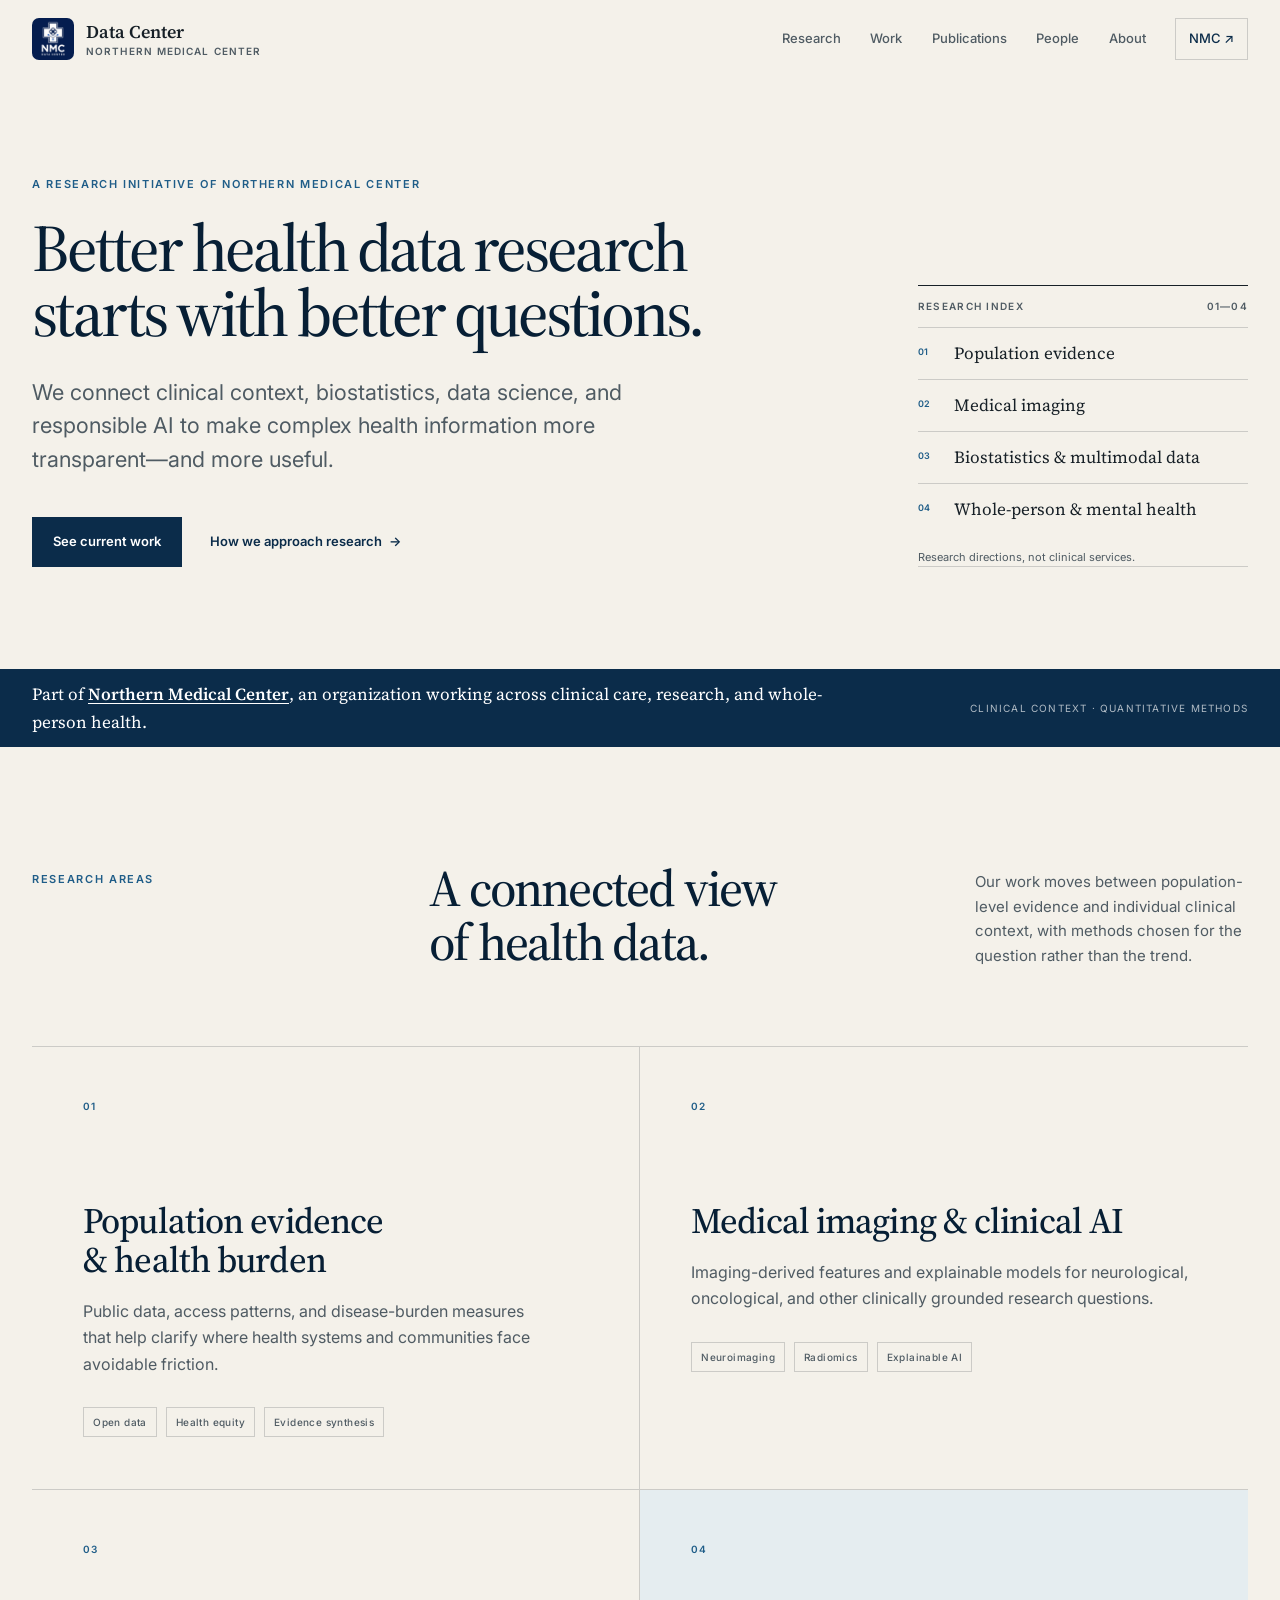
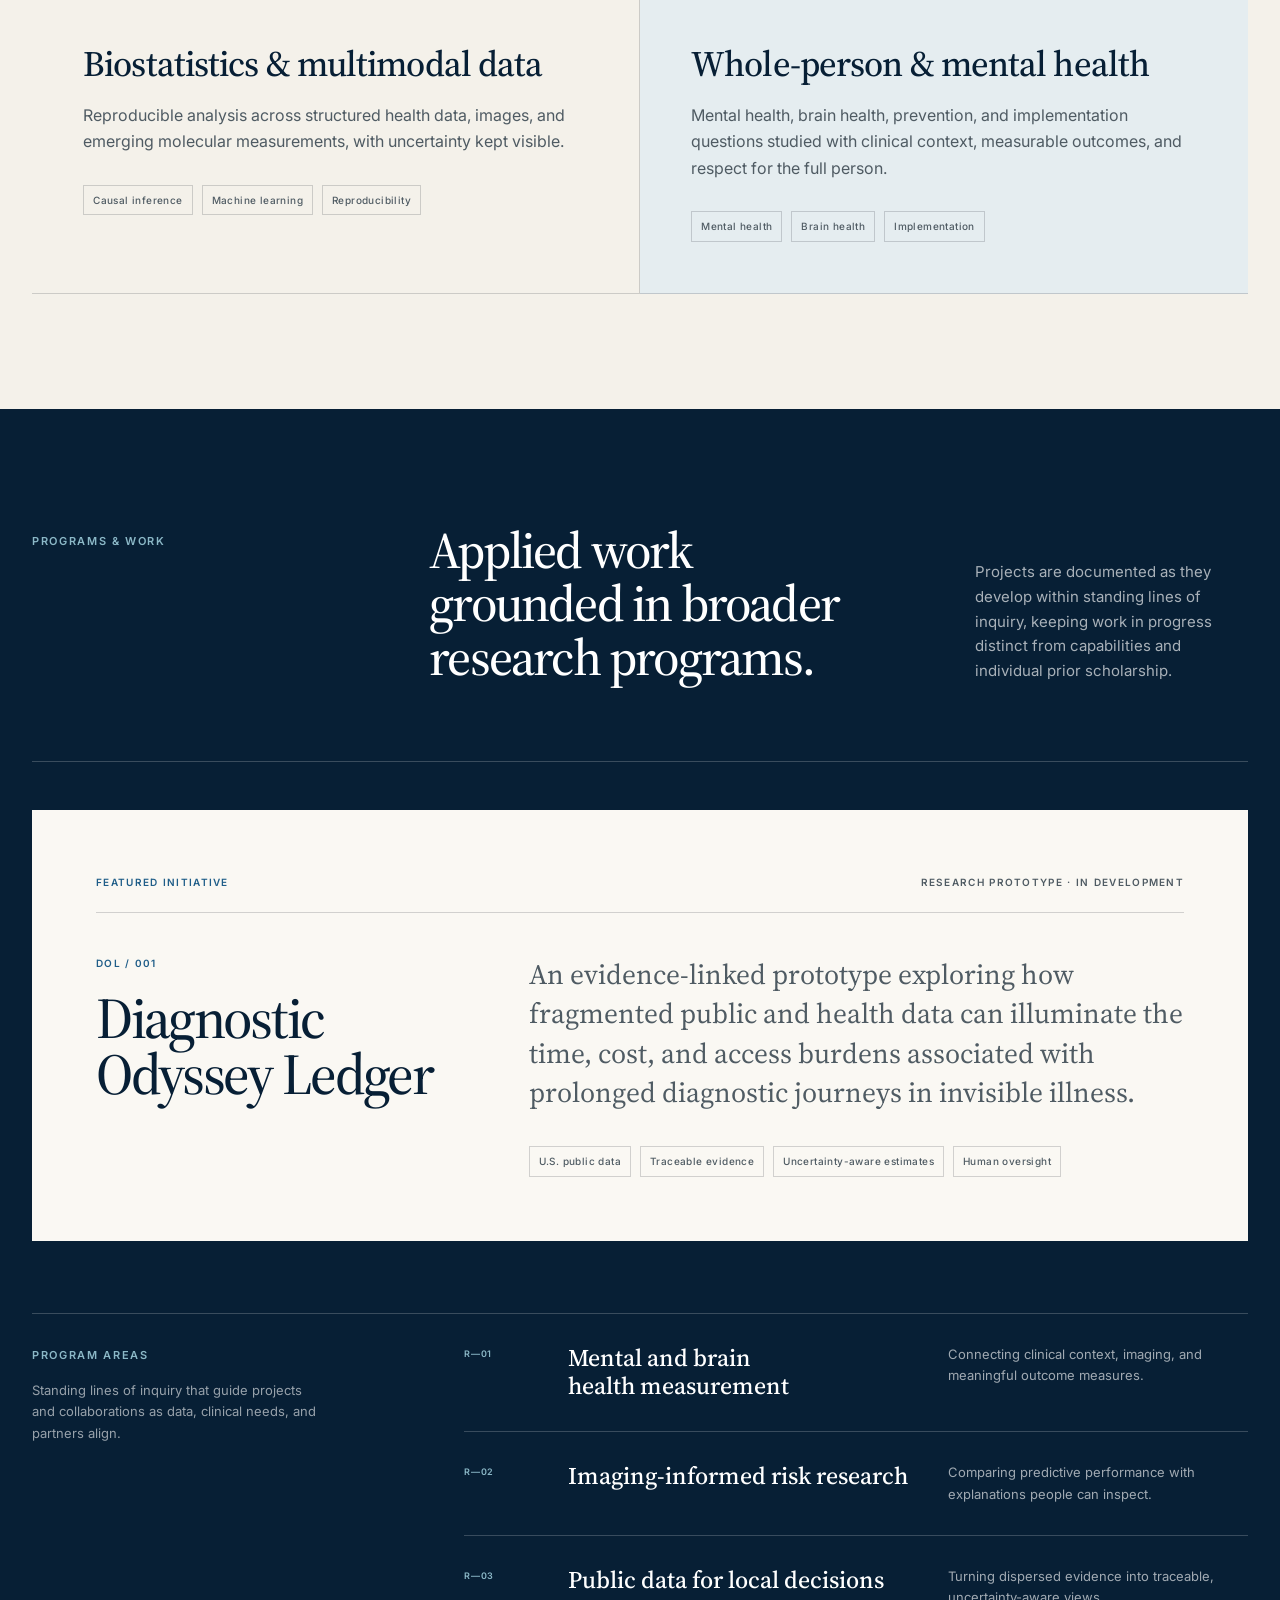
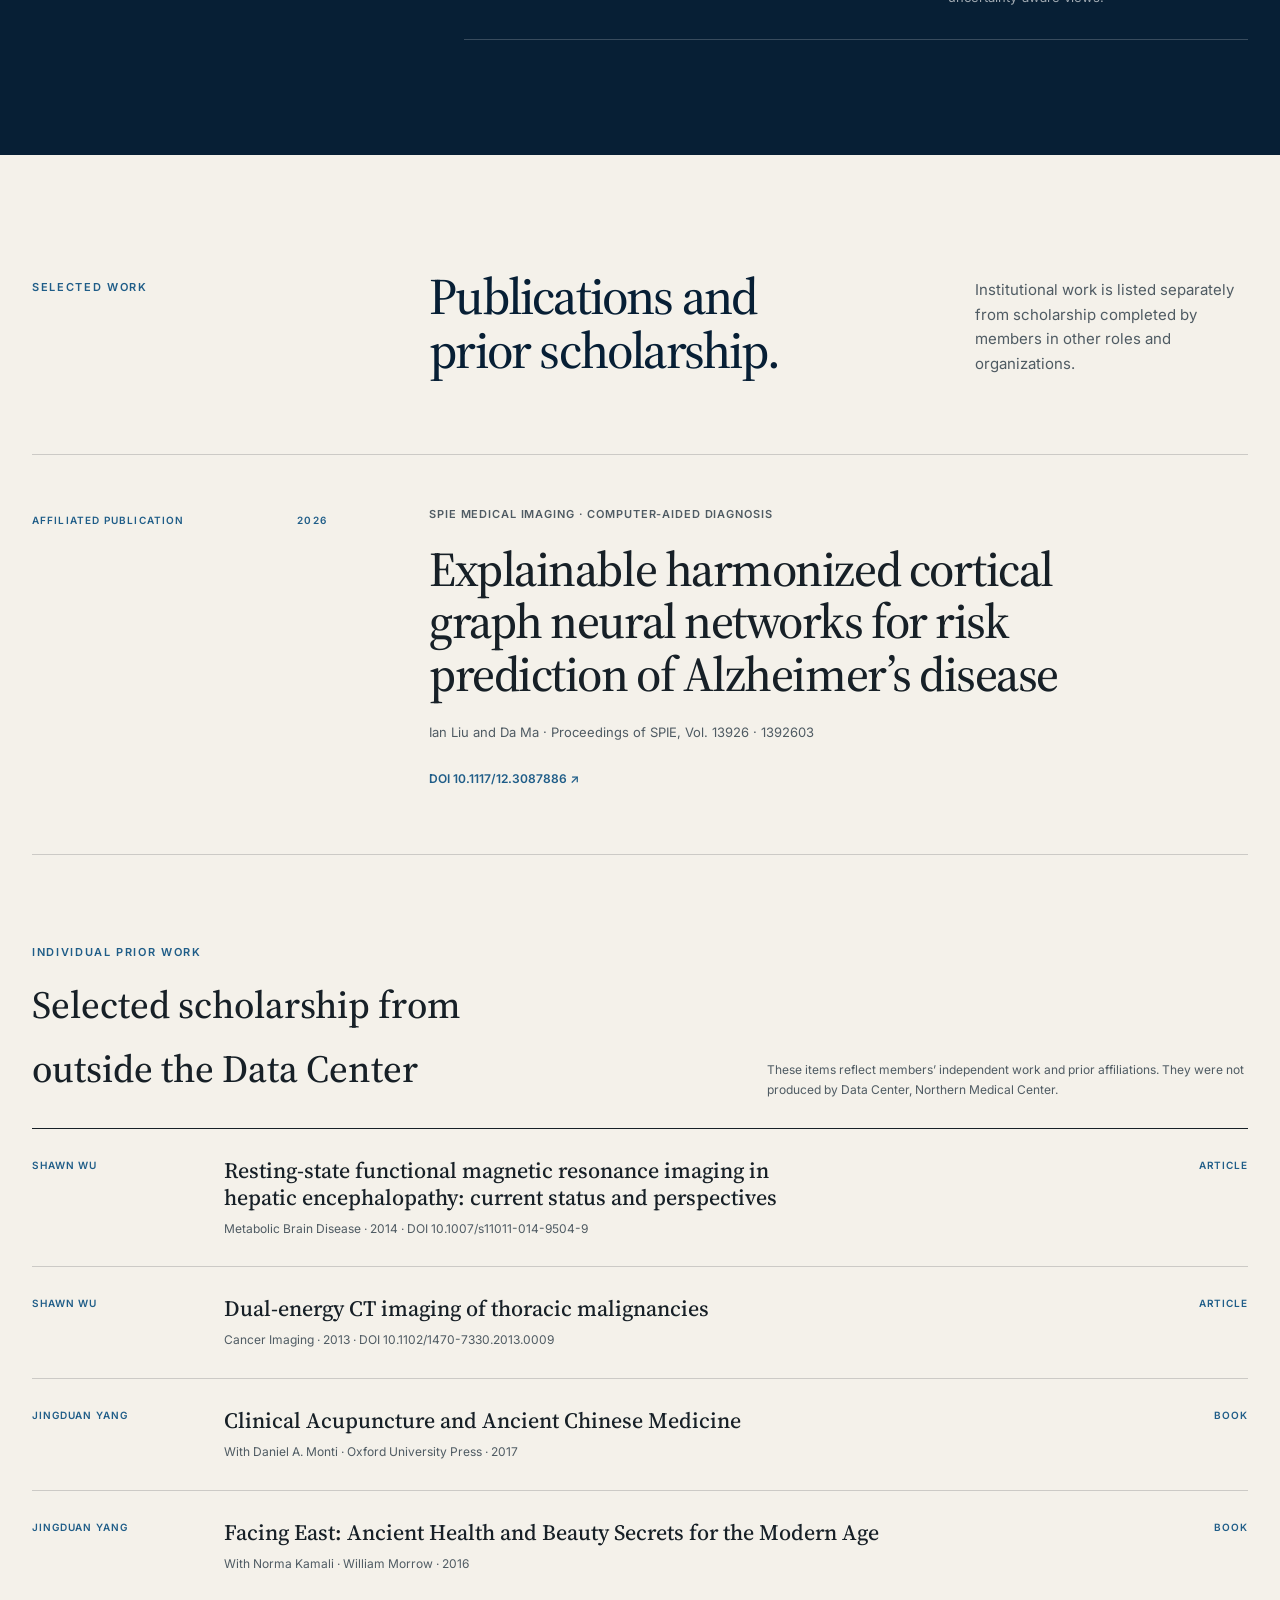
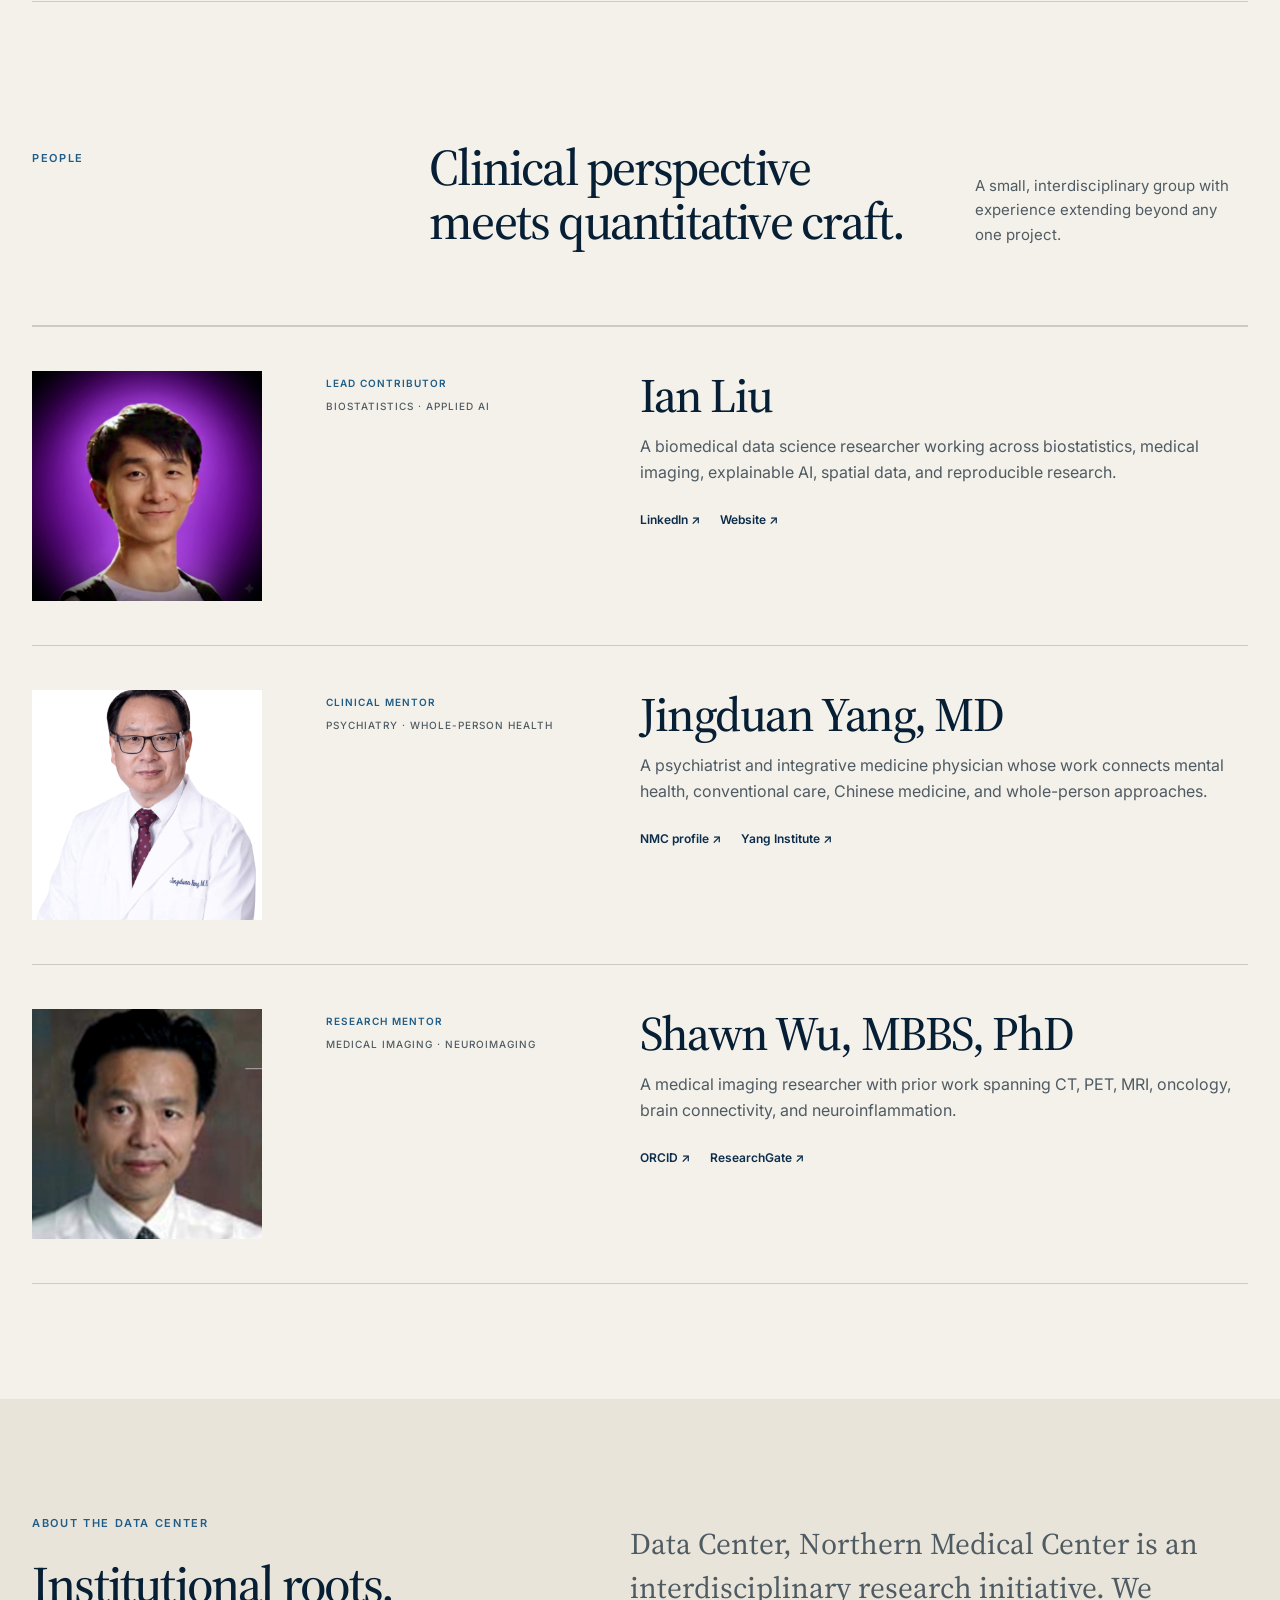
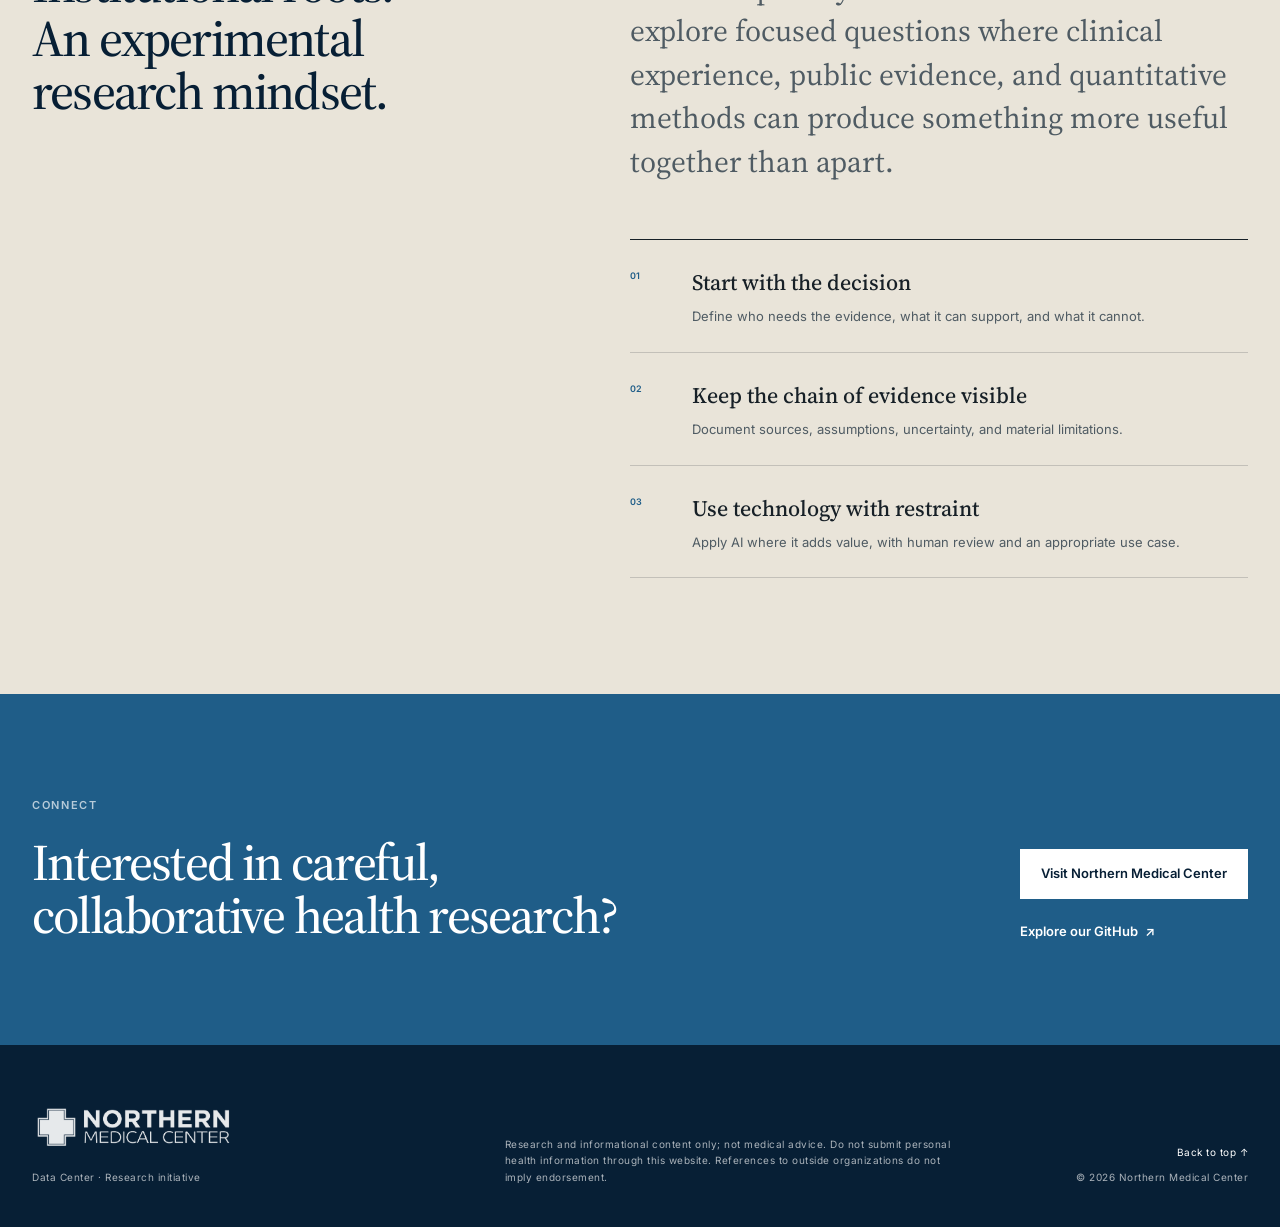
==== index.html @ e960e756 "Add Google site verification meta tag" ====
<!DOCTYPE html>
<html lang="en">
  <head>
    <meta charset="utf-8">
    <meta name="viewport" content="width=device-width, initial-scale=1">
    <meta
      name="description"
      content="Northern Medical Center's Data Center advances health data research across biostatistics, medical imaging, clinical AI, mental health, and population evidence."
    >
    <meta name="google-site-verification" content="czVfvtwP6A_3j6uPvu6HMptwQSUW8ibi6cMNmSZ-YTg" />
    <meta name="robots" content="index, follow, max-image-preview:large, max-snippet:-1, max-video-preview:-1">
    <meta name="theme-color" content="#f4f1ea">
    <link rel="canonical" href="https://datacenter-nmc.github.io/">
    <meta property="og:type" content="website">
    <meta property="og:locale" content="en_US">
    <meta property="og:site_name" content="Data Center, Northern Medical Center">
    <meta property="og:url" content="https://datacenter-nmc.github.io/">
    <meta property="og:title" content="Health Data Research &amp; Clinical AI | Northern Medical Center">
    <meta
      property="og:description"
      content="Health data research connecting clinical context, biostatistics, medical imaging, population evidence, and responsible AI."
    >
    <meta property="og:image" content="https://datacenter-nmc.github.io/assets/nmc-data-center-logo.png">
    <meta property="og:image:secure_url" content="https://datacenter-nmc.github.io/assets/nmc-data-center-logo.png">
    <meta property="og:image:type" content="image/png">
    <meta property="og:image:width" content="720">
    <meta property="og:image:height" content="720">
    <meta property="og:image:alt" content="Data Center at Northern Medical Center logo">
    <meta name="twitter:card" content="summary">
    <meta name="twitter:title" content="Health Data Research &amp; Clinical AI | Northern Medical Center">
    <meta
      name="twitter:description"
      content="Health data research connecting clinical context, biostatistics, medical imaging, population evidence, and responsible AI."
    >
    <meta name="twitter:image" content="https://datacenter-nmc.github.io/assets/nmc-data-center-logo.png">
    <meta name="twitter:image:alt" content="Data Center at Northern Medical Center logo">
    <title>Health Data Research &amp; Clinical AI | Northern Medical Center</title>
    <link rel="icon" href="/assets/nmc-data-center-logo.png" type="image/png" sizes="720x720">
    <link rel="apple-touch-icon" href="/assets/nmc-data-center-logo.png">
    <link rel="preconnect" href="https://fonts.googleapis.com">
    <link rel="preconnect" href="https://fonts.gstatic.com" crossorigin>
    <link
      href="https://fonts.googleapis.com/css2?family=Inter:wght@400;500;600&amp;family=Source+Serif+4:opsz,wght@8..60,400;8..60,500;8..60,600&amp;display=swap"
      rel="stylesheet"
    >
    <link rel="stylesheet" href="styles.css?v=20260805">
    <script src="script.js?v=20260805" defer></script>
    <script type="application/ld+json">
      {
        "@context": "https://schema.org",
        "@graph": [
          {
            "@type": ["Organization", "ResearchOrganization"],
            "@id": "https://datacenter-nmc.github.io/#organization",
            "name": "Data Center, Northern Medical Center",
            "alternateName": "NMC Data Center",
            "url": "https://datacenter-nmc.github.io/",
            "description": "An interdisciplinary health data research initiative connecting clinical context, biostatistics, medical imaging, population evidence, and responsible artificial intelligence.",
            "logo": {
              "@type": "ImageObject",
              "@id": "https://datacenter-nmc.github.io/#logo",
              "url": "https://datacenter-nmc.github.io/assets/nmc-data-center-logo.png",
              "contentUrl": "https://datacenter-nmc.github.io/assets/nmc-data-center-logo.png",
              "width": 720,
              "height": 720,
              "caption": "Data Center at Northern Medical Center logo"
            },
            "image": { "@id": "https://datacenter-nmc.github.io/#logo" },
            "parentOrganization": {
              "@type": "MedicalOrganization",
              "@id": "https://www.northernmedical.org/#organization",
              "name": "Northern Medical Center",
              "url": "https://www.northernmedical.org/"
            },
            "knowsAbout": [
              "Biostatistics",
              "Clinical artificial intelligence",
              "Medical imaging",
              "Mental health research",
              "Multimodal health data",
              "Population health evidence",
              "Reproducible research"
            ],
            "member": [
              { "@id": "https://datacenter-nmc.github.io/#ian-liu" },
              { "@id": "https://datacenter-nmc.github.io/#jingduan-yang" },
              { "@id": "https://datacenter-nmc.github.io/#shawn-wu" }
            ],
            "sameAs": ["https://github.com/DataCenter-NMC"]
          },
          {
            "@type": "WebSite",
            "@id": "https://datacenter-nmc.github.io/#website",
            "url": "https://datacenter-nmc.github.io/",
            "name": "Data Center, Northern Medical Center",
            "alternateName": "NMC Data Center",
            "description": "Health data research from Northern Medical Center's Data Center.",
            "inLanguage": "en-US",
            "publisher": { "@id": "https://datacenter-nmc.github.io/#organization" }
          },
          {
            "@type": "WebPage",
            "@id": "https://datacenter-nmc.github.io/#webpage",
            "url": "https://datacenter-nmc.github.io/",
            "name": "Health Data Research & Clinical AI | Northern Medical Center",
            "description": "Northern Medical Center's Data Center advances health data research across biostatistics, medical imaging, clinical AI, mental health, and population evidence.",
            "isPartOf": { "@id": "https://datacenter-nmc.github.io/#website" },
            "about": { "@id": "https://datacenter-nmc.github.io/#organization" },
            "primaryImageOfPage": { "@id": "https://datacenter-nmc.github.io/#logo" },
            "dateModified": "2026-08-05",
            "inLanguage": "en-US",
            "mentions": { "@id": "https://doi.org/10.1117/12.3087886" }
          },
          {
            "@type": "Person",
            "@id": "https://datacenter-nmc.github.io/#ian-liu",
            "name": "Ian Liu",
            "url": "https://datacenter-nmc.github.io/#ian-liu",
            "image": "https://datacenter-nmc.github.io/assets/ian-liu.jpg",
            "jobTitle": "Lead contributor",
            "description": "Biomedical data science researcher working across biostatistics, medical imaging, explainable AI, spatial data, and reproducible research.",
            "affiliation": { "@id": "https://datacenter-nmc.github.io/#organization" },
            "sameAs": [
              "https://www.linkedin.com/in/iantheliu/",
              "https://ianyliu.github.io/"
            ]
          },
          {
            "@type": "Person",
            "@id": "https://datacenter-nmc.github.io/#jingduan-yang",
            "name": "Jingduan Yang",
            "honorificSuffix": "MD",
            "url": "https://datacenter-nmc.github.io/#jingduan-yang",
            "image": "https://datacenter-nmc.github.io/assets/jingduan-yang.png",
            "jobTitle": "Clinical mentor",
            "description": "Psychiatrist and integrative medicine physician working across mental health, conventional care, Chinese medicine, and whole-person approaches.",
            "affiliation": { "@id": "https://datacenter-nmc.github.io/#organization" },
            "sameAs": [
              "https://www.northernmedical.org/jingduan-yang-m-d/",
              "https://yanginstitute.com/jingduan-yang-md/"
            ]
          },
          {
            "@type": "Person",
            "@id": "https://datacenter-nmc.github.io/#shawn-wu",
            "name": "Shawn Wu",
            "honorificSuffix": "MBBS, PhD",
            "url": "https://datacenter-nmc.github.io/#shawn-wu",
            "image": "https://datacenter-nmc.github.io/assets/shawn-wu.jpg",
            "jobTitle": "Research mentor",
            "description": "Medical imaging researcher with work spanning CT, PET, MRI, oncology, brain connectivity, and neuroinflammation.",
            "affiliation": { "@id": "https://datacenter-nmc.github.io/#organization" },
            "sameAs": [
              "https://orcid.org/0000-0003-3432-9819",
              "https://www.researchgate.net/profile/Shawn-Wu-6"
            ]
          },
          {
            "@type": "ScholarlyArticle",
            "@id": "https://doi.org/10.1117/12.3087886",
            "url": "https://doi.org/10.1117/12.3087886",
            "headline": "Explainable harmonized cortical graph neural networks for risk prediction of Alzheimer's disease",
            "datePublished": "2026-04-02",
            "author": [
              { "@id": "https://datacenter-nmc.github.io/#ian-liu" },
              { "@type": "Person", "name": "Da Ma" }
            ],
            "publisher": { "@type": "Organization", "name": "SPIE" },
            "isPartOf": {
              "@type": "PublicationVolume",
              "name": "Medical Imaging 2026: Computer-Aided Diagnosis",
              "volumeNumber": "13926"
            },
            "identifier": "https://doi.org/10.1117/12.3087886",
            "sameAs": "https://www.spiedigitallibrary.org/conference-proceedings-of-spie/13926/1392603/Explainable-harmonized-cortical-graph-neural-networks-for-risk-prediction-of/10.1117/12.3087886.full"
          }
        ]
      }
    </script>
  </head>
  <body>
    <a class="skip-link" href="#main-content">Skip to content</a>

    <header class="site-header" data-header>
      <div class="header-inner">
        <a class="brand" href="/" aria-label="Data Center, Northern Medical Center home">
          <img src="assets/nmc-data-center-logo.png" alt="" width="52" height="52" decoding="async">
          <span class="brand-name">
            <strong>Data Center</strong>
            <span>Northern Medical Center</span>
          </span>
        </a>

        <button class="nav-toggle" type="button" aria-expanded="false" aria-controls="site-nav">
          <span class="sr-only">Open navigation</span>
          <span></span><span></span>
        </button>

        <nav id="site-nav" class="site-nav" aria-label="Primary navigation">
          <a href="#research">Research</a>
          <a href="#work">Work</a>
          <a href="#publications">Publications</a>
          <a href="#people">People</a>
          <a href="#about">About</a>
          <a class="nav-external" href="https://www.northernmedical.org/">
            NMC <span aria-hidden="true">↗</span>
          </a>
        </nav>
      </div>
      <span class="scroll-progress" data-scroll-progress aria-hidden="true"></span>
    </header>

    <main id="main-content">
      <section class="hero" id="top">
        <div class="shell hero-grid">
          <div class="hero-copy reveal">
            <p class="eyebrow">A research initiative of Northern Medical Center</p>
            <h1>Better health data research starts with better questions.</h1>
            <p class="hero-lead">
              We connect clinical context, biostatistics, data science, and responsible AI to make
              complex health information more transparent—and more useful.
            </p>
            <div class="hero-actions">
              <a class="button button-primary" href="#work">See current work</a>
              <a class="text-link" href="#about">How we approach research <span aria-hidden="true">→</span></a>
            </div>
          </div>

          <aside class="hero-index reveal" aria-label="Research focus summary">
            <div class="hero-index-heading">
              <span>Research index</span>
              <span>01—04</span>
            </div>
            <ol>
              <li><a href="#population"><span>01</span> Population evidence</a></li>
              <li><a href="#imaging"><span>02</span> Medical imaging</a></li>
              <li><a href="#methods"><span>03</span> Biostatistics &amp; multimodal data</a></li>
              <li><a href="#whole-person"><span>04</span> Whole-person &amp; mental health</a></li>
            </ol>
            <p>Research directions, not clinical services.</p>
          </aside>
        </div>
      </section>

      <section class="affiliation-strip" aria-label="Institutional affiliation">
        <div class="shell affiliation-inner">
          <p>
            Part of <a href="https://www.northernmedical.org/">Northern Medical Center</a>, an
            organization working across clinical care, research, and whole-person health.
          </p>
          <span>Clinical context · Quantitative methods</span>
        </div>
      </section>

      <section class="section research" id="research">
        <div class="shell">
          <div class="section-head reveal">
            <p class="section-label">Research areas</p>
            <div>
              <h2>A connected view of health data.</h2>
              <p>
                Our work moves between population-level evidence and individual clinical context,
                with methods chosen for the question rather than the trend.
              </p>
            </div>
          </div>

          <div class="research-grid">
            <article class="research-card reveal" id="population">
              <span class="card-number">01</span>
              <h3>Population evidence &amp; health burden</h3>
              <p>
                Public data, access patterns, and disease-burden measures that help clarify where
                health systems and communities face avoidable friction.
              </p>
              <ul aria-label="Methods">
                <li>Open data</li>
                <li>Health equity</li>
                <li>Evidence synthesis</li>
              </ul>
            </article>

            <article class="research-card reveal" id="imaging">
              <span class="card-number">02</span>
              <h3>Medical imaging &amp; clinical AI</h3>
              <p>
                Imaging-derived features and explainable models for neurological, oncological,
                and other clinically grounded research questions.
              </p>
              <ul aria-label="Methods">
                <li>Neuroimaging</li>
                <li>Radiomics</li>
                <li>Explainable AI</li>
              </ul>
            </article>

            <article class="research-card reveal" id="methods">
              <span class="card-number">03</span>
              <h3>Biostatistics &amp; multimodal data</h3>
              <p>
                Reproducible analysis across structured health data, images, and emerging molecular
                measurements, with uncertainty kept visible.
              </p>
              <ul aria-label="Methods">
                <li>Causal inference</li>
                <li>Machine learning</li>
                <li>Reproducibility</li>
              </ul>
            </article>

            <article class="research-card research-card-accent reveal" id="whole-person">
              <span class="card-number">04</span>
              <h3>Whole-person &amp; mental health</h3>
              <p>
                Mental health, brain health, prevention, and implementation questions studied with
                clinical context, measurable outcomes, and respect for the full person.
              </p>
              <ul aria-label="Methods">
                <li>Mental health</li>
                <li>Brain health</li>
                <li>Implementation</li>
              </ul>
            </article>
          </div>
        </div>
      </section>

      <section class="section portfolio" id="work">
        <div class="shell">
          <div class="section-head section-head-light reveal">
            <p class="section-label">Programs &amp; work</p>
            <div>
              <h2>Applied work grounded in broader research programs.</h2>
              <p>
                Projects are documented as they develop within standing lines of inquiry, keeping
                work in progress distinct from capabilities and individual prior scholarship.
              </p>
            </div>
          </div>

          <article class="featured-project reveal">
            <div class="project-meta">
              <p>Featured initiative</p>
              <span>Research prototype · In development</span>
            </div>
            <div class="project-title">
              <p class="project-code">DOL / 001</p>
              <h3>Diagnostic Odyssey Ledger</h3>
            </div>
            <div class="project-summary">
              <p>
                An evidence-linked prototype exploring how fragmented public and health data can
                illuminate the time, cost, and access burdens associated with prolonged diagnostic
                journeys in invisible illness.
              </p>
              <div class="project-specs" aria-label="Project approach">
                <span>U.S. public data</span>
                <span>Traceable evidence</span>
                <span>Uncertainty-aware estimates</span>
                <span>Human oversight</span>
              </div>
            </div>
          </article>

          <div class="directions">
            <div class="directions-intro reveal">
              <p class="section-label">Program areas</p>
              <p>
                Standing lines of inquiry that guide projects and collaborations as data, clinical
                needs, and partners align.
              </p>
            </div>
            <div class="direction-list">
              <article class="direction reveal">
                <span>R—01</span>
                <h3>Mental and brain health measurement</h3>
                <p>Connecting clinical context, imaging, and meaningful outcome measures.</p>
              </article>
              <article class="direction reveal">
                <span>R—02</span>
                <h3>Imaging-informed risk research</h3>
                <p>Comparing predictive performance with explanations people can inspect.</p>
              </article>
              <article class="direction reveal">
                <span>R—03</span>
                <h3>Public data for local decisions</h3>
                <p>Turning dispersed evidence into traceable, uncertainty-aware views.</p>
              </article>
            </div>
          </div>
        </div>
      </section>

      <section class="section publications" id="publications">
        <div class="shell">
          <div class="section-head reveal">
            <p class="section-label">Selected work</p>
            <div>
              <h2>Publications and prior scholarship.</h2>
              <p>
                Institutional work is listed separately from scholarship completed by members in
                other roles and organizations.
              </p>
            </div>
          </div>

          <article class="publication-feature reveal">
            <div class="publication-label">
              <span>Affiliated publication</span>
              <time datetime="2026-04-02">2026</time>
            </div>
            <div class="publication-body">
              <p>SPIE Medical Imaging · Computer-Aided Diagnosis</p>
              <h3>
                <a href="https://www.spiedigitallibrary.org/conference-proceedings-of-spie/13926/1392603/Explainable-harmonized-cortical-graph-neural-networks-for-risk-prediction-of/10.1117/12.3087886.full">
                  Explainable harmonized cortical graph neural networks for risk prediction of
                  Alzheimer’s disease
                </a>
              </h3>
              <p class="authors">Ian Liu and Da Ma · Proceedings of SPIE, Vol. 13926 · 1392603</p>
              <a class="publication-link" href="https://doi.org/10.1117/12.3087886">
                DOI 10.1117/12.3087886 <span aria-hidden="true">↗</span>
              </a>
            </div>
          </article>

          <div class="prior-work reveal">
            <div class="prior-work-head">
              <div>
                <p class="section-label">Individual prior work</p>
                <h3>Selected scholarship from outside the Data Center</h3>
              </div>
              <p>
                These items reflect members’ independent work and prior affiliations. They were not
                produced by Data Center, Northern Medical Center.
              </p>
            </div>

            <div class="work-list">
              <article class="work-row">
                <div class="work-person">Shawn Wu</div>
                <div>
                  <h4>
                    <a href="https://doi.org/10.1007/s11011-014-9504-9">
                      Resting-state functional magnetic resonance imaging in hepatic encephalopathy:
                      current status and perspectives
                    </a>
                  </h4>
                  <p>Metabolic Brain Disease · 2014 · DOI 10.1007/s11011-014-9504-9</p>
                </div>
                <span>Article</span>
              </article>
              <article class="work-row">
                <div class="work-person">Shawn Wu</div>
                <div>
                  <h4>
                    <a href="https://doi.org/10.1102/1470-7330.2013.0009">
                      Dual-energy CT imaging of thoracic malignancies
                    </a>
                  </h4>
                  <p>Cancer Imaging · 2013 · DOI 10.1102/1470-7330.2013.0009</p>
                </div>
                <span>Article</span>
              </article>
              <article class="work-row">
                <div class="work-person">Jingduan Yang</div>
                <div>
                  <h4>
                    <a href="https://books.google.com/books/about/Clinical_Acupuncture_and_Ancient_Chinese.html?id=5XMzDwAAQBAJ">
                      Clinical Acupuncture and Ancient Chinese Medicine
                    </a>
                  </h4>
                  <p>With Daniel A. Monti · Oxford University Press · 2017</p>
                </div>
                <span>Book</span>
              </article>
              <article class="work-row">
                <div class="work-person">Jingduan Yang</div>
                <div>
                  <h4>
                    <a href="https://yanginstitute.com/dr-yangs-book-facing-east/">
                      Facing East: Ancient Health and Beauty Secrets for the Modern Age
                    </a>
                  </h4>
                  <p>With Norma Kamali · William Morrow · 2016</p>
                </div>
                <span>Book</span>
              </article>
            </div>
          </div>
        </div>
      </section>

      <section class="section people" id="people">
        <div class="shell">
          <div class="section-head reveal">
            <p class="section-label">People</p>
            <div>
              <h2>Clinical perspective meets quantitative craft.</h2>
              <p>A small, interdisciplinary group with experience extending beyond any one project.</p>
            </div>
          </div>

          <div class="people-list">
            <article class="person reveal" id="ian-liu">
              <div class="person-photo">
                <img
                  src="assets/ian-liu.jpg"
                  alt="Ian Liu"
                  width="1024"
                  height="1024"
                  loading="lazy"
                  decoding="async"
                >
              </div>
              <div class="person-role">
                <span>Lead contributor</span>
                <span>Biostatistics · Applied AI</span>
              </div>
              <div class="person-bio">
                <h3>Ian Liu</h3>
                <p>
                  A biomedical data science researcher working across biostatistics, medical
                  imaging, explainable AI, spatial data, and reproducible research.
                </p>
                <div class="person-links">
                  <a href="https://www.linkedin.com/in/iantheliu/">LinkedIn <span aria-hidden="true">↗</span></a>
                  <a href="https://ianyliu.github.io/">Website <span aria-hidden="true">↗</span></a>
                </div>
              </div>
            </article>

            <article class="person reveal" id="jingduan-yang">
              <div class="person-photo person-photo-tall">
                <img
                  src="assets/jingduan-yang.png"
                  alt="Jingduan Yang, MD"
                  width="718"
                  height="947"
                  loading="lazy"
                  decoding="async"
                >
              </div>
              <div class="person-role">
                <span>Clinical mentor</span>
                <span>Psychiatry · Whole-person health</span>
              </div>
              <div class="person-bio">
                <h3>Jingduan Yang, MD</h3>
                <p>
                  A psychiatrist and integrative medicine physician whose work connects mental
                  health, conventional care, Chinese medicine, and whole-person approaches.
                </p>
                <div class="person-links">
                  <a href="https://www.northernmedical.org/jingduan-yang-m-d/">NMC profile <span aria-hidden="true">↗</span></a>
                  <a href="https://yanginstitute.com/jingduan-yang-md/">Yang Institute <span aria-hidden="true">↗</span></a>
                </div>
              </div>
            </article>

            <article class="person reveal" id="shawn-wu">
              <div class="person-photo">
                <img
                  src="assets/shawn-wu.jpg"
                  alt="Shawn Wu"
                  width="512"
                  height="512"
                  loading="lazy"
                  decoding="async"
                >
              </div>
              <div class="person-role">
                <span>Research mentor</span>
                <span>Medical imaging · Neuroimaging</span>
              </div>
              <div class="person-bio">
                <h3>Shawn Wu, MBBS, PhD</h3>
                <p>
                  A medical imaging researcher with prior work spanning CT, PET, MRI, oncology,
                  brain connectivity, and neuroinflammation.
                </p>
                <div class="person-links">
                  <a href="https://orcid.org/0000-0003-3432-9819">ORCID <span aria-hidden="true">↗</span></a>
                  <a href="https://www.researchgate.net/profile/Shawn-Wu-6">ResearchGate <span aria-hidden="true">↗</span></a>
                </div>
              </div>
            </article>
          </div>
        </div>
      </section>

      <section class="section approach" id="about">
        <div class="shell approach-grid">
          <div class="approach-heading reveal">
            <p class="section-label">About the Data Center</p>
            <h2>Institutional roots. An experimental research mindset.</h2>
          </div>
          <div class="approach-copy reveal">
            <p class="approach-lead">
              Data Center, Northern Medical Center is an interdisciplinary research initiative.
              We explore focused questions where clinical experience, public evidence, and
              quantitative methods can produce something more useful together than apart.
            </p>
            <div class="principles-list">
              <article>
                <span>01</span>
                <div>
                  <h3>Start with the decision</h3>
                  <p>Define who needs the evidence, what it can support, and what it cannot.</p>
                </div>
              </article>
              <article>
                <span>02</span>
                <div>
                  <h3>Keep the chain of evidence visible</h3>
                  <p>Document sources, assumptions, uncertainty, and material limitations.</p>
                </div>
              </article>
              <article>
                <span>03</span>
                <div>
                  <h3>Use technology with restraint</h3>
                  <p>Apply AI where it adds value, with human review and an appropriate use case.</p>
                </div>
              </article>
            </div>
          </div>
        </div>
      </section>

      <section class="contact-band">
        <div class="shell contact-inner">
          <div class="reveal">
            <p class="section-label">Connect</p>
            <h2>Interested in careful, collaborative health research?</h2>
          </div>
          <div class="contact-actions reveal">
            <a class="button button-light" href="https://www.northernmedical.org/">Visit Northern Medical Center</a>
            <a class="text-link text-link-light" href="https://github.com/DataCenter-NMC">
              Explore our GitHub <span aria-hidden="true">↗</span>
            </a>
          </div>
        </div>
      </section>
    </main>

    <footer class="site-footer">
      <div class="shell footer-grid">
        <div class="footer-identity">
          <img
            src="assets/nmc-logo.webp"
            alt="Northern Medical Center"
            width="600"
            height="157"
            loading="lazy"
            decoding="async"
          >
          <p>Data Center · Research initiative</p>
        </div>
        <p class="footer-note">
          Research and informational content only; not medical advice. Do not submit personal
          health information through this website. References to outside organizations do not
          imply endorsement.
        </p>
        <div class="footer-meta">
          <a href="#top">Back to top ↑</a>
          <span>© <span data-year></span> Northern Medical Center</span>
        </div>
      </div>
    </footer>
  </body>
</html>
---- styles.css ----
:root {
  --paper: #f4f1ea;
  --paper-soft: #faf8f3;
  --paper-deep: #e9e4d9;
  --ink: #172027;
  --ink-soft: #4f5b63;
  --navy: #0b2c4a;
  --navy-deep: #071f35;
  --blue: #1f5d88;
  --teal: #3f7172;
  --line: rgba(23, 32, 39, 0.18);
  --line-light: rgba(255, 255, 255, 0.2);
  --white: #ffffff;
  --serif: "Source Serif 4", Georgia, serif;
  --sans: "Inter", -apple-system, BlinkMacSystemFont, "Segoe UI", sans-serif;
  --shell: min(1240px, calc(100vw - 64px));
  --header-height: 78px;
}

* {
  box-sizing: border-box;
}

html {
  scroll-behavior: smooth;
  scroll-padding-top: calc(var(--header-height) + 24px);
}

body {
  margin: 0;
  color: var(--ink);
  background: var(--paper);
  font-family: var(--sans);
  font-size: 16px;
  line-height: 1.65;
  -webkit-font-smoothing: antialiased;
}

body.nav-open {
  overflow: hidden;
}

img {
  display: block;
  max-width: 100%;
}

a {
  color: inherit;
  text-decoration-thickness: 1px;
  text-underline-offset: 0.2em;
}

button,
a {
  -webkit-tap-highlight-color: transparent;
}

button,
input,
textarea,
select {
  font: inherit;
}

h1,
h2,
h3,
h4,
p {
  margin-top: 0;
}

h1,
h2,
h3,
h4 {
  text-wrap: balance;
}

p {
  text-wrap: pretty;
}

.shell {
  width: var(--shell);
  margin-inline: auto;
}

.sr-only {
  position: absolute;
  width: 1px;
  height: 1px;
  padding: 0;
  margin: -1px;
  overflow: hidden;
  clip: rect(0, 0, 0, 0);
  white-space: nowrap;
  border: 0;
}

.skip-link {
  position: fixed;
  z-index: 1000;
  top: 12px;
  left: 12px;
  padding: 10px 16px;
  color: var(--white);
  background: var(--navy);
  transform: translateY(-150%);
}

.skip-link:focus {
  transform: translateY(0);
}

:focus-visible {
  outline: 3px solid #2d789f;
  outline-offset: 4px;
}

.site-header {
  position: sticky;
  z-index: 100;
  top: 0;
  min-height: var(--header-height);
  border-bottom: 1px solid transparent;
  background: var(--paper);
  transition: border-color 180ms ease, box-shadow 180ms ease;
}

.site-header.is-scrolled {
  border-color: var(--line);
  box-shadow: 0 8px 28px rgba(13, 36, 52, 0.06);
}

.scroll-progress {
  position: absolute;
  right: 0;
  bottom: -1px;
  left: 0;
  height: 2px;
  overflow: hidden;
  pointer-events: none;
}

.scroll-progress::after {
  display: block;
  width: 100%;
  height: 100%;
  background: var(--blue);
  content: "";
  transform: scaleX(var(--scroll-progress, 0));
  transform-origin: left;
  transition: transform 80ms linear;
}

.header-inner {
  display: flex;
  width: var(--shell);
  min-height: var(--header-height);
  align-items: center;
  justify-content: space-between;
  margin-inline: auto;
  gap: 32px;
}

.brand {
  display: inline-flex;
  min-width: 230px;
  align-items: center;
  color: var(--ink);
  gap: 12px;
  text-decoration: none;
}

.brand img {
  width: 42px;
  height: 42px;
  border-radius: 7px;
}

.brand-name {
  display: flex;
  flex-direction: column;
  line-height: 1.2;
}

.brand-name strong {
  font-family: var(--serif);
  font-size: 18px;
  font-weight: 600;
}

.brand-name span {
  margin-top: 3px;
  color: var(--ink-soft);
  font-size: 10px;
  font-weight: 600;
  letter-spacing: 0.11em;
  text-transform: uppercase;
}

.site-nav {
  display: flex;
  align-items: center;
  gap: clamp(18px, 2.3vw, 32px);
}

.site-nav a {
  position: relative;
  color: var(--ink-soft);
  font-size: 13px;
  font-weight: 500;
  text-decoration: none;
}

.site-nav a:not(.nav-external)::after {
  position: absolute;
  right: 0;
  bottom: -8px;
  left: 0;
  height: 1px;
  background: var(--navy);
  content: "";
  transform: scaleX(0);
  transform-origin: right;
  transition: transform 180ms ease;
}

.site-nav a:hover,
.site-nav a:focus-visible,
.site-nav a.is-active {
  color: var(--ink);
}

.site-nav a:hover::after,
.site-nav a:focus-visible::after,
.site-nav a.is-active::after {
  transform: scaleX(1);
  transform-origin: left;
}

.site-nav .nav-external {
  padding: 9px 13px;
  border: 1px solid var(--line);
  color: var(--navy);
}

.nav-toggle {
  display: none;
  width: 42px;
  height: 42px;
  padding: 10px;
  border: 1px solid var(--line);
  color: var(--ink);
  background: transparent;
  cursor: pointer;
}

.nav-toggle > span:not(.sr-only) {
  display: block;
  width: 100%;
  height: 1px;
  margin: 6px 0;
  background: currentColor;
  transition: transform 180ms ease;
}

.hero {
  padding: clamp(76px, 7.5vw, 108px) 0 clamp(84px, 8vw, 116px);
}

.hero-grid {
  display: grid;
  grid-template-columns: minmax(0, 1.4fr) minmax(310px, 0.6fr);
  align-items: end;
  gap: clamp(64px, 9vw, 140px);
}

.eyebrow,
.section-label {
  margin-bottom: 22px;
  color: var(--blue);
  font-size: 11px;
  font-weight: 600;
  letter-spacing: 0.15em;
  text-transform: uppercase;
}

.hero h1 {
  max-width: 900px;
  margin-bottom: 30px;
  color: var(--navy-deep);
  font-family: var(--serif);
  font-size: clamp(50px, 5.2vw, 72px);
  font-weight: 500;
  letter-spacing: -0.045em;
  line-height: 0.98;
}

.hero-lead {
  max-width: 680px;
  margin-bottom: 40px;
  color: var(--ink-soft);
  font-size: clamp(18px, 1.7vw, 22px);
  line-height: 1.55;
}

.hero-actions {
  display: flex;
  flex-wrap: wrap;
  align-items: center;
  gap: 28px;
}

.button {
  display: inline-flex;
  min-height: 50px;
  align-items: center;
  justify-content: center;
  padding: 12px 20px;
  border: 1px solid transparent;
  font-size: 13px;
  font-weight: 600;
  text-decoration: none;
  transition: color 180ms ease, background 180ms ease, border-color 180ms ease;
}

.button-primary {
  color: var(--white);
  background: var(--navy);
}

.button-primary:hover {
  background: var(--blue);
}

.text-link {
  color: var(--navy);
  font-size: 13px;
  font-weight: 600;
  text-decoration: none;
}

.text-link span {
  display: inline-block;
  margin-left: 4px;
  transition: transform 180ms ease;
}

.text-link:hover span {
  transform: translateX(4px);
}

.hero-index {
  border-top: 1px solid var(--ink);
  border-bottom: 1px solid var(--line);
}

.hero-index-heading {
  display: flex;
  justify-content: space-between;
  padding: 12px 0;
  color: var(--ink-soft);
  font-size: 10px;
  font-weight: 600;
  letter-spacing: 0.13em;
  text-transform: uppercase;
}

.hero-index ol {
  padding: 0;
  margin: 0;
  list-style: none;
}

.hero-index li {
  border-top: 1px solid var(--line);
}

.hero-index li a {
  display: grid;
  grid-template-columns: 36px 1fr;
  padding: 15px 0;
  color: var(--ink);
  font-family: var(--serif);
  font-size: 17px;
  line-height: 1.25;
  text-decoration: none;
}

.hero-index li a:hover {
  color: var(--blue);
}

.hero-index li span {
  padding-top: 3px;
  color: var(--blue);
  font-family: var(--sans);
  font-size: 9px;
  font-weight: 600;
}

.hero-index > p {
  padding: 12px 0 0;
  margin: 0;
  color: var(--ink-soft);
  font-size: 11px;
}

.affiliation-strip {
  color: var(--white);
  background: var(--navy);
}

.affiliation-inner {
  display: flex;
  min-height: 78px;
  align-items: center;
  justify-content: space-between;
  gap: 32px;
}

.affiliation-inner p {
  max-width: 820px;
  margin: 0;
  font-family: var(--serif);
  font-size: 17px;
}

.affiliation-inner a {
  font-weight: 600;
}

.affiliation-inner > span {
  color: rgba(255, 255, 255, 0.68);
  font-size: 10px;
  letter-spacing: 0.12em;
  text-transform: uppercase;
  white-space: nowrap;
}

.section {
  padding: clamp(88px, 9vw, 132px) 0;
}

.section-head {
  display: grid;
  grid-template-columns: minmax(160px, 0.36fr) minmax(0, 1fr);
  padding-bottom: clamp(54px, 6vw, 80px);
  border-bottom: 1px solid var(--line);
  gap: clamp(40px, 8vw, 120px);
}

.section-head .section-label {
  margin: 8px 0 0;
}

.section-head > div {
  display: grid;
  grid-template-columns: minmax(0, 1.15fr) minmax(260px, 0.65fr);
  align-items: end;
  gap: clamp(28px, 5vw, 72px);
}

.section-head h2,
.approach-heading h2,
.contact-band h2 {
  margin: 0;
  color: var(--navy-deep);
  font-family: var(--serif);
  font-size: clamp(36px, 4vw, 54px);
  font-weight: 500;
  letter-spacing: -0.035em;
  line-height: 1.04;
}

.section-head > div > p {
  margin: 0;
  color: var(--ink-soft);
  font-size: 15px;
}

.research-grid {
  display: grid;
  grid-template-columns: repeat(2, 1fr);
}

.research-card {
  min-height: 360px;
  padding: clamp(32px, 4vw, 54px);
  border-bottom: 1px solid var(--line);
}

.research-card:nth-child(odd) {
  border-right: 1px solid var(--line);
}

.research-card .card-number {
  display: block;
  margin-bottom: clamp(52px, 7vw, 88px);
  color: var(--blue);
  font-size: 10px;
  font-weight: 600;
  letter-spacing: 0.12em;
}

.research-card h3 {
  max-width: 520px;
  margin-bottom: 18px;
  color: var(--navy-deep);
  font-family: var(--serif);
  font-size: clamp(26px, 2.8vw, 38px);
  font-weight: 500;
  letter-spacing: -0.025em;
  line-height: 1.08;
}

.research-card > p {
  max-width: 520px;
  margin-bottom: 30px;
  color: var(--ink-soft);
}

.research-card ul,
.project-specs {
  display: flex;
  flex-wrap: wrap;
  padding: 0;
  margin: 0;
  gap: 9px;
  list-style: none;
}

.research-card li,
.project-specs span {
  padding: 6px 9px;
  border: 1px solid var(--line);
  color: var(--ink-soft);
  font-size: 10px;
  font-weight: 500;
  letter-spacing: 0.04em;
}

.research-card-accent {
  background: #e5edf0;
}

.portfolio {
  color: rgba(255, 255, 255, 0.82);
  background: var(--navy-deep);
}

.portfolio .section-head {
  border-color: var(--line-light);
}

.section-head-light .section-label {
  color: #8bb8c7;
}

.section-head-light h2 {
  color: var(--white);
}

.section-head-light > div > p {
  color: rgba(255, 255, 255, 0.65);
}

.featured-project {
  display: grid;
  grid-template-columns: 0.55fr 1fr;
  padding: clamp(34px, 5vw, 64px);
  margin-top: 48px;
  color: var(--ink);
  background: var(--paper-soft);
  gap: 42px 72px;
}

.project-meta {
  display: flex;
  grid-column: 1 / -1;
  justify-content: space-between;
  padding-bottom: 22px;
  border-bottom: 1px solid var(--line);
  gap: 20px;
}

.project-meta p,
.project-meta span,
.project-code {
  margin: 0;
  color: var(--blue);
  font-size: 10px;
  font-weight: 600;
  letter-spacing: 0.13em;
  text-transform: uppercase;
}

.project-meta span {
  color: var(--ink-soft);
}

.project-title h3 {
  max-width: 430px;
  margin: 18px 0 0;
  color: var(--navy-deep);
  font-family: var(--serif);
  font-size: clamp(40px, 4.5vw, 58px);
  font-weight: 500;
  letter-spacing: -0.04em;
  line-height: 0.98;
}

.project-summary > p {
  margin-bottom: 34px;
  color: var(--ink-soft);
  font-family: var(--serif);
  font-size: clamp(21px, 2.2vw, 28px);
  line-height: 1.4;
}

.directions {
  display: grid;
  grid-template-columns: 0.42fr 1fr;
  margin-top: 72px;
  border-top: 1px solid var(--line-light);
  gap: clamp(48px, 8vw, 120px);
}

.directions-intro {
  position: sticky;
  top: calc(var(--header-height) + 32px);
  align-self: start;
  padding-top: 32px;
}

.directions-intro .section-label {
  margin-bottom: 16px;
  color: #8bb8c7;
}

.directions-intro > p:last-child {
  color: rgba(255, 255, 255, 0.58);
  font-size: 13px;
}

.direction {
  display: grid;
  grid-template-columns: 76px 1fr 0.85fr;
  padding: 30px 0;
  border-bottom: 1px solid var(--line-light);
  gap: 28px;
}

.direction > span {
  padding-top: 3px;
  color: #8bb8c7;
  font-size: 9px;
  font-weight: 600;
  letter-spacing: 0.1em;
}

.direction h3 {
  margin: 0;
  color: var(--white);
  font-family: var(--serif);
  font-size: 24px;
  font-weight: 500;
  line-height: 1.2;
}

.direction p {
  margin: 0;
  color: rgba(255, 255, 255, 0.62);
  font-size: 13px;
}

.publication-feature {
  display: grid;
  grid-template-columns: minmax(160px, 0.36fr) minmax(0, 1fr);
  padding: 50px 0 64px;
  border-bottom: 1px solid var(--line);
  gap: clamp(40px, 8vw, 120px);
}

.publication-label {
  display: flex;
  height: fit-content;
  justify-content: space-between;
  padding-top: 7px;
  color: var(--blue);
  font-size: 10px;
  font-weight: 600;
  letter-spacing: 0.11em;
  text-transform: uppercase;
}

.publication-body > p:first-child {
  margin-bottom: 20px;
  color: var(--ink-soft);
  font-size: 11px;
  font-weight: 600;
  letter-spacing: 0.08em;
  text-transform: uppercase;
}

.publication-body h3 {
  max-width: 900px;
  margin-bottom: 22px;
  font-family: var(--serif);
  font-size: clamp(31px, 3.8vw, 50px);
  font-weight: 500;
  letter-spacing: -0.03em;
  line-height: 1.08;
}

.publication-body h3 a,
.work-row h4 a {
  text-decoration: none;
}

.publication-body h3 a:hover,
.work-row h4 a:hover {
  color: var(--blue);
}

.authors {
  margin-bottom: 20px;
  color: var(--ink-soft);
  font-size: 13px;
}

.publication-link {
  color: var(--blue);
  font-size: 12px;
  font-weight: 600;
  text-decoration: none;
}

.prior-work {
  margin-top: 88px;
}

.prior-work-head {
  display: grid;
  grid-template-columns: 1fr 0.7fr;
  align-items: end;
  padding-bottom: 28px;
  border-bottom: 1px solid var(--ink);
  gap: 48px;
}

.prior-work-head .section-label {
  margin-bottom: 12px;
}

.prior-work-head h3 {
  margin: 0;
  font-family: var(--serif);
  font-size: clamp(27px, 3vw, 40px);
  font-weight: 500;
}

.prior-work-head > p {
  margin: 0;
  color: var(--ink-soft);
  font-size: 12px;
}

.work-row {
  display: grid;
  grid-template-columns: 160px minmax(0, 1fr) 80px;
  padding: 28px 0;
  border-bottom: 1px solid var(--line);
  gap: 32px;
}

.work-person,
.work-row > span {
  color: var(--blue);
  font-size: 10px;
  font-weight: 600;
  letter-spacing: 0.09em;
  text-transform: uppercase;
}

.work-row > span {
  text-align: right;
}

.work-row h4 {
  max-width: 780px;
  margin-bottom: 8px;
  font-family: var(--serif);
  font-size: 22px;
  font-weight: 500;
  line-height: 1.22;
}

.work-row p {
  margin: 0;
  color: var(--ink-soft);
  font-size: 12px;
}

.people {
  padding-top: 24px;
}

.people-list {
  border-bottom: 1px solid var(--line);
}

.person {
  display: grid;
  grid-template-columns: 230px 250px minmax(0, 1fr);
  padding: 44px 0;
  border-top: 1px solid var(--line);
  gap: clamp(32px, 5vw, 72px);
}

.person-photo {
  width: 100%;
  aspect-ratio: 1;
  overflow: hidden;
  background: var(--paper-deep);
}

.person-photo img {
  width: 100%;
  height: 100%;
  object-fit: cover;
  filter: saturate(0.84) contrast(1.03);
  transition: filter 250ms ease;
}

.person:hover .person-photo img {
  filter: saturate(1) contrast(1);
}

.person-photo-tall img {
  object-position: center 18%;
}

.person-role {
  padding-top: 4px;
}

.person-role span {
  display: block;
  color: var(--blue);
  font-size: 10px;
  font-weight: 600;
  letter-spacing: 0.1em;
  line-height: 1.6;
  text-transform: uppercase;
}

.person-role span + span {
  margin-top: 7px;
  color: var(--ink-soft);
  font-weight: 500;
}

.person-bio h3 {
  margin-bottom: 14px;
  color: var(--navy-deep);
  font-family: var(--serif);
  font-size: clamp(32px, 3.8vw, 48px);
  font-weight: 500;
  letter-spacing: -0.03em;
  line-height: 1;
}

.person-bio p {
  max-width: 660px;
  margin-bottom: 24px;
  color: var(--ink-soft);
}

.person-links {
  display: flex;
  flex-wrap: wrap;
  gap: 20px;
}

.person-links a {
  color: var(--navy);
  font-size: 12px;
  font-weight: 600;
  text-decoration: none;
}

.person-links a:hover {
  color: var(--blue);
}

.approach {
  background: var(--paper-deep);
}

.approach-grid {
  display: grid;
  grid-template-columns: 0.78fr 1fr;
  gap: clamp(60px, 9vw, 140px);
}

.approach-heading .section-label {
  margin-bottom: 26px;
}

.approach-heading {
  position: sticky;
  top: calc(var(--header-height) + 32px);
  align-self: start;
}

.approach-copy {
  padding-top: 8px;
}

.approach-lead {
  margin-bottom: 56px;
  color: var(--ink-soft);
  font-family: var(--serif);
  font-size: clamp(22px, 2.4vw, 30px);
  line-height: 1.45;
}

.principles-list {
  border-top: 1px solid var(--ink);
}

.principles-list article {
  display: grid;
  grid-template-columns: 44px 1fr;
  padding: 24px 0;
  border-bottom: 1px solid var(--line);
  gap: 18px;
}

.principles-list article > span {
  padding-top: 5px;
  color: var(--blue);
  font-size: 9px;
  font-weight: 600;
}

.principles-list h3 {
  margin-bottom: 6px;
  font-family: var(--serif);
  font-size: 22px;
  font-weight: 500;
}

.principles-list p {
  margin: 0;
  color: var(--ink-soft);
  font-size: 13px;
}

.contact-band {
  padding: clamp(70px, 8vw, 110px) 0;
  color: var(--white);
  background: var(--blue);
}

.contact-inner {
  display: grid;
  grid-template-columns: 1fr auto;
  align-items: end;
  gap: 60px;
}

.contact-band .section-label {
  color: rgba(255, 255, 255, 0.68);
}

.contact-band h2 {
  max-width: 780px;
  color: var(--white);
}

.contact-actions {
  display: flex;
  flex-direction: column;
  align-items: flex-start;
  gap: 22px;
}

.button-light {
  color: var(--navy-deep);
  background: var(--white);
}

.button-light:hover {
  border-color: rgba(255, 255, 255, 0.6);
  color: var(--white);
  background: transparent;
}

.text-link-light {
  color: var(--white);
}

.site-footer {
  padding: 52px 0 42px;
  color: rgba(255, 255, 255, 0.66);
  background: var(--navy-deep);
}

.footer-grid {
  display: grid;
  grid-template-columns: 0.8fr 1fr auto;
  align-items: end;
  gap: clamp(40px, 6vw, 88px);
}

.footer-identity img {
  width: 220px;
  height: auto;
  margin-bottom: 14px;
  filter: brightness(0) invert(1);
  opacity: 0.9;
}

.footer-identity p,
.footer-note,
.footer-meta {
  margin: 0;
  font-size: 10px;
  letter-spacing: 0.05em;
}

.footer-note {
  max-width: 520px;
}

.footer-meta {
  display: flex;
  flex-direction: column;
  align-items: flex-end;
  gap: 8px;
  white-space: nowrap;
}

.footer-meta a {
  color: var(--white);
  text-decoration: none;
}

.reveal {
  opacity: 1;
}

.js .reveal {
  opacity: 0;
  transform: translateY(18px);
  transition: opacity 650ms ease, transform 650ms ease;
}

.js .reveal.is-visible {
  opacity: 1;
  transform: translateY(0);
}

@media (max-width: 1040px) {
  :root {
    --shell: min(100% - 44px, 920px);
  }

  .site-nav {
    gap: 16px;
  }

  .site-nav a {
    font-size: 12px;
  }

  .hero-grid {
    grid-template-columns: minmax(0, 1.15fr) minmax(280px, 0.55fr);
    gap: 56px;
  }

  .section-head,
  .publication-feature {
    grid-template-columns: 130px minmax(0, 1fr);
    gap: 52px;
  }

  .section-head > div {
    grid-template-columns: 1fr;
    align-items: start;
  }

  .person {
    grid-template-columns: 190px 180px minmax(0, 1fr);
    gap: 36px;
  }

  .direction {
    grid-template-columns: 60px 1fr;
  }

  .direction p {
    grid-column: 2;
  }
}

@media (max-width: 820px) {
  :root {
    --header-height: 70px;
  }

  .nav-toggle {
    display: block;
  }

  .nav-toggle[aria-expanded="true"] > span:nth-of-type(2) {
    transform: translateY(3.5px) rotate(45deg);
  }

  .nav-toggle[aria-expanded="true"] > span:nth-of-type(3) {
    transform: translateY(-3.5px) rotate(-45deg);
  }

  .site-nav {
    position: fixed;
    z-index: -1;
    inset: var(--header-height) 0 auto;
    display: grid;
    padding: 24px 22px 32px;
    border-top: 1px solid var(--line);
    border-bottom: 1px solid var(--line);
    background: var(--paper-soft);
    box-shadow: 0 20px 36px rgba(7, 31, 53, 0.12);
    gap: 0;
    opacity: 0;
    pointer-events: none;
    transform: translateY(-12px);
    transition: opacity 180ms ease, transform 180ms ease;
  }

  .site-nav.is-open {
    z-index: 99;
    opacity: 1;
    pointer-events: auto;
    transform: translateY(0);
  }

  .site-nav a,
  .site-nav .nav-external {
    padding: 13px 4px;
    border: 0;
    border-bottom: 1px solid var(--line);
    color: var(--ink);
    font-family: var(--serif);
    font-size: 20px;
  }

  .site-nav a::after {
    display: none;
  }

  .site-nav a.is-active {
    color: var(--blue);
  }

  .hero {
    background: none;
  }

  .hero-grid,
  .featured-project,
  .directions,
  .approach-grid,
  .contact-inner {
    grid-template-columns: 1fr;
  }

  .hero-index {
    max-width: 540px;
  }

  .affiliation-inner {
    align-items: flex-start;
    flex-direction: column;
    justify-content: center;
    padding: 22px 0;
    gap: 10px;
  }

  .section-head,
  .publication-feature {
    grid-template-columns: 1fr;
    gap: 26px;
  }

  .section-head .section-label {
    margin-top: 0;
  }

  .research-grid {
    grid-template-columns: 1fr;
  }

  .research-card:nth-child(odd) {
    border-right: 0;
  }

  .featured-project {
    gap: 44px;
  }

  .project-meta {
    grid-column: auto;
  }

  .directions {
    gap: 18px;
  }

  .directions-intro {
    max-width: 460px;
  }

  .directions-intro,
  .approach-heading {
    position: static;
  }

  .publication-label {
    max-width: 220px;
  }

  .prior-work-head {
    grid-template-columns: 1fr;
    align-items: start;
    gap: 18px;
  }

  .person {
    grid-template-columns: 180px 1fr;
  }

  .person-role {
    padding-top: 8px;
  }

  .person-bio {
    grid-column: 2;
  }

  .contact-actions {
    margin-top: 12px;
  }

  .footer-grid {
    grid-template-columns: 1fr 1fr;
    align-items: start;
  }

  .footer-meta {
    grid-column: 1 / -1;
    align-items: flex-start;
    padding-top: 26px;
    border-top: 1px solid var(--line-light);
  }
}

@media (max-width: 580px) {
  :root {
    --shell: calc(100% - 32px);
  }

  .brand {
    min-width: auto;
  }

  .brand-name span {
    max-width: 160px;
    overflow: hidden;
    text-overflow: ellipsis;
    white-space: nowrap;
  }

  .hero {
    padding: 68px 0 84px;
  }

  .hero h1 {
    font-size: clamp(46px, 14vw, 66px);
  }

  .hero-actions {
    align-items: flex-start;
    flex-direction: column;
    gap: 20px;
  }

  .affiliation-inner > span {
    white-space: normal;
  }

  .section {
    padding: 76px 0;
  }

  .research-grid {
    margin-inline: -16px;
  }

  .research-card {
    min-height: auto;
    padding: 40px 16px;
  }

  .research-card .card-number {
    margin-bottom: 46px;
  }

  .featured-project {
    padding: 30px 22px;
    margin-inline: -16px;
  }

  .project-meta {
    align-items: flex-start;
    flex-direction: column;
    gap: 8px;
  }

  .direction {
    grid-template-columns: 42px 1fr;
    gap: 14px;
  }

  .prior-work {
    margin-top: 68px;
  }

  .work-row {
    grid-template-columns: 1fr auto;
    gap: 10px 18px;
  }

  .work-row > div:nth-child(2) {
    grid-column: 1 / -1;
    grid-row: 2;
  }

  .work-person {
    grid-column: 1;
  }

  .work-row > span {
    grid-column: 2;
    grid-row: 1;
  }

  .person {
    grid-template-columns: 112px 1fr;
    padding: 32px 0 40px;
    gap: 22px;
  }

  .person-bio {
    grid-column: 1 / -1;
  }

  .person-bio h3 {
    font-size: 34px;
  }

  .approach-grid {
    gap: 46px;
  }

  .contact-band h2 {
    font-size: 38px;
  }

  .footer-grid {
    grid-template-columns: 1fr;
  }

  .footer-meta {
    grid-column: auto;
  }
}

@media (prefers-reduced-motion: reduce) {
  html {
    scroll-behavior: auto;
  }

  *,
  *::before,
  *::after {
    scroll-behavior: auto !important;
    transition-duration: 0.01ms !important;
    animation-duration: 0.01ms !important;
    animation-iteration-count: 1 !important;
  }

  .js .reveal {
    opacity: 1;
    transform: none;
  }
}
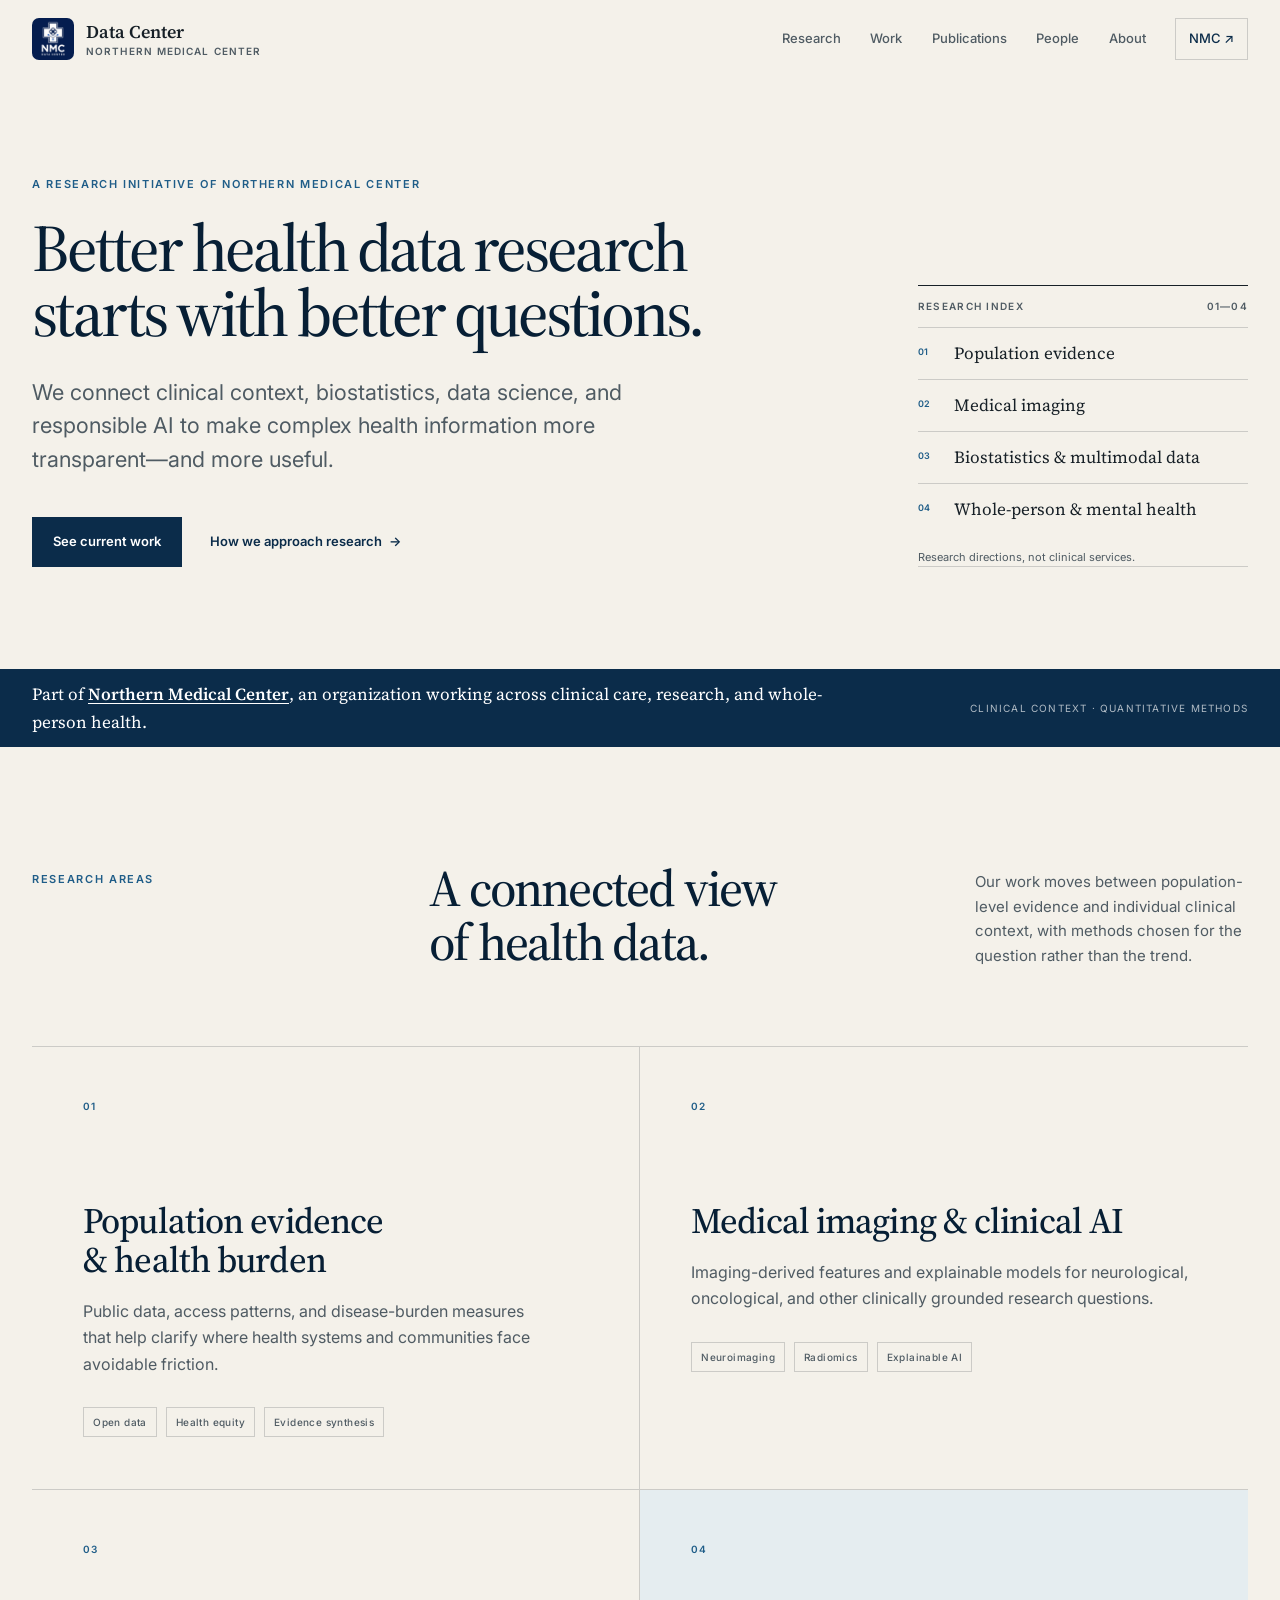
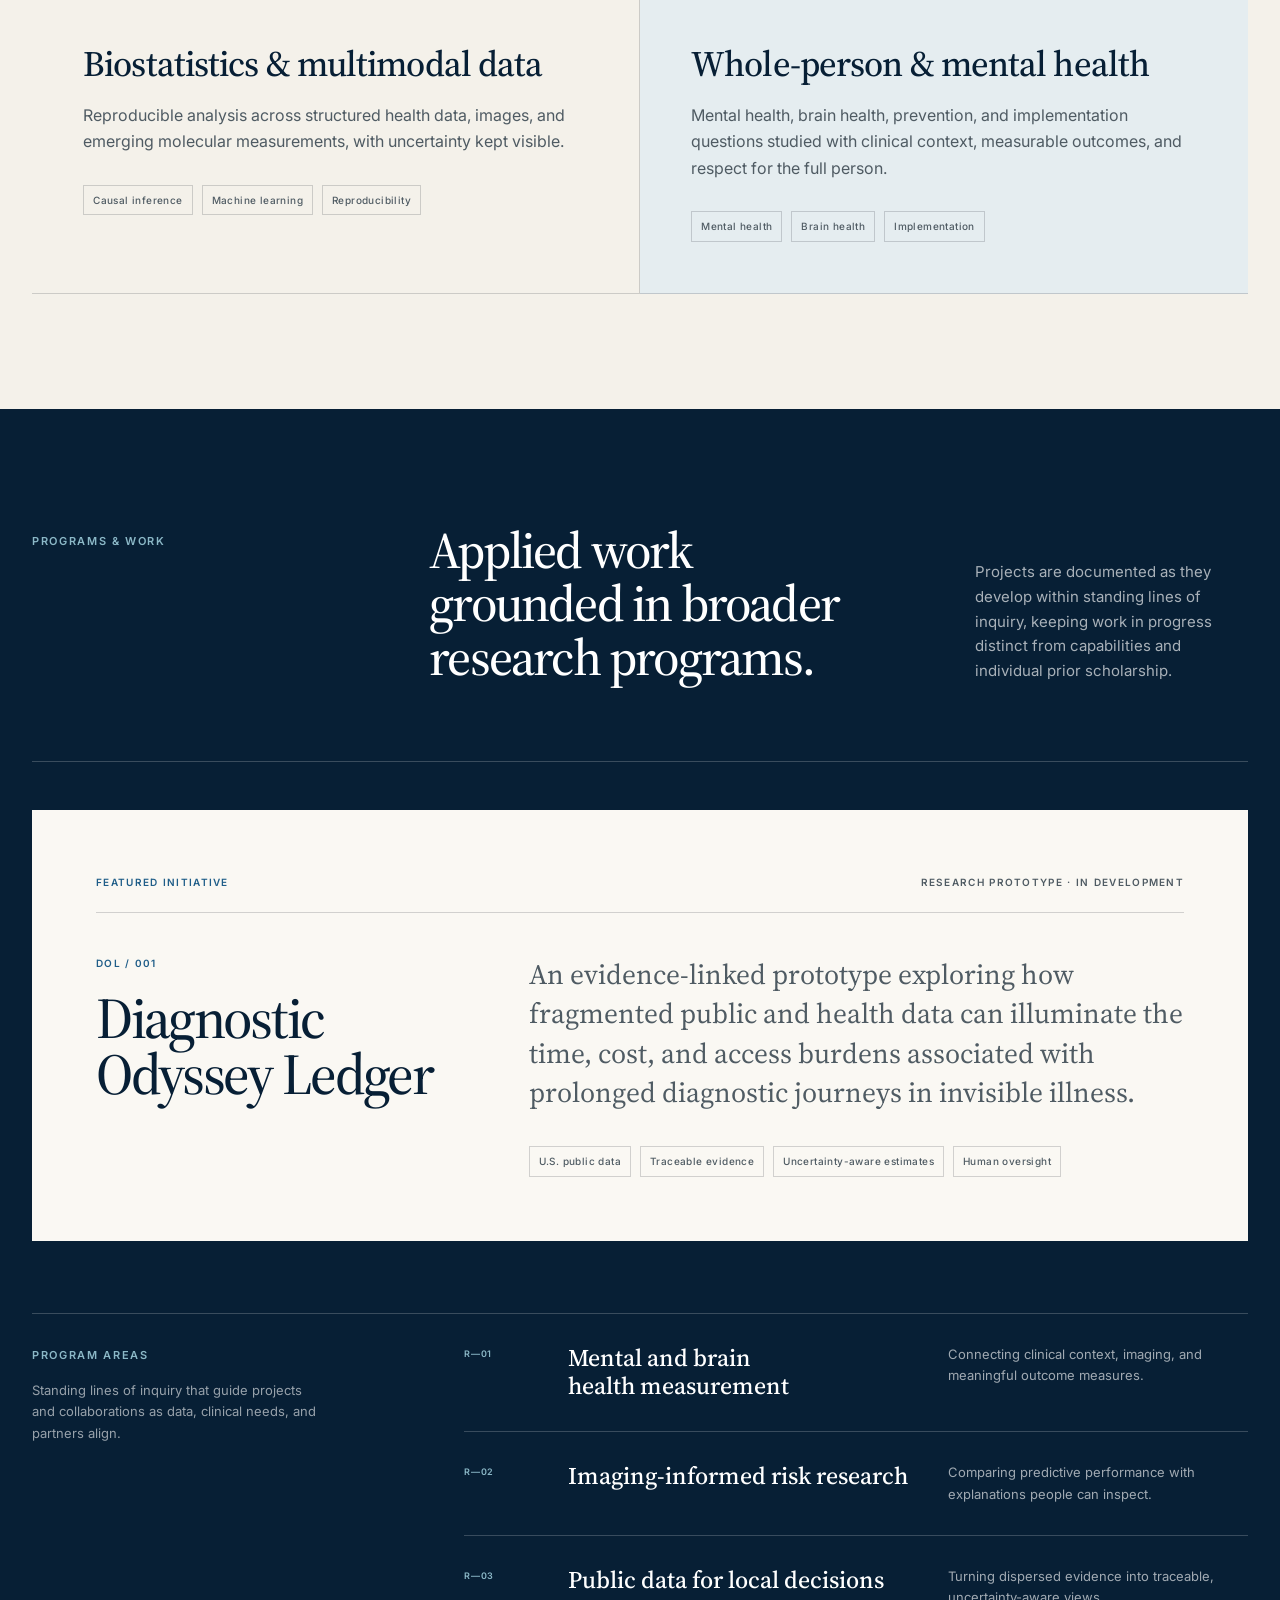
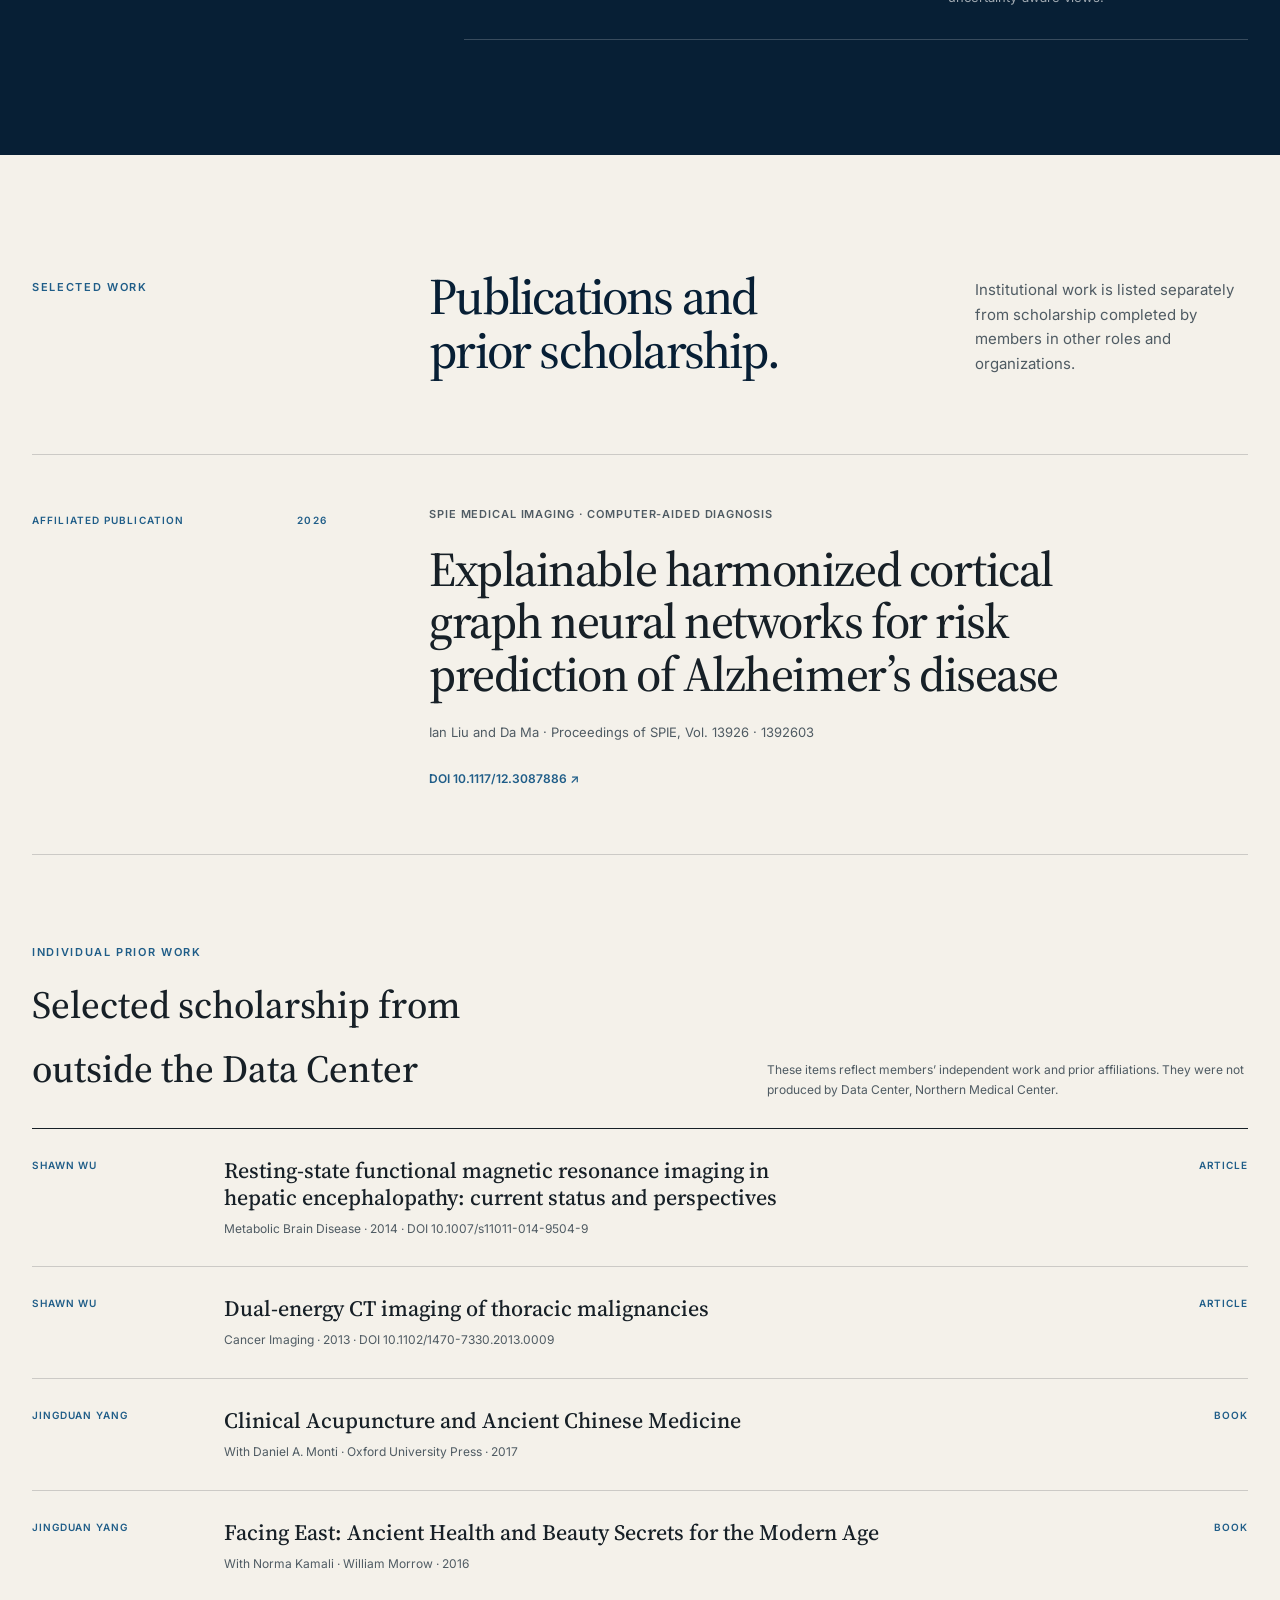
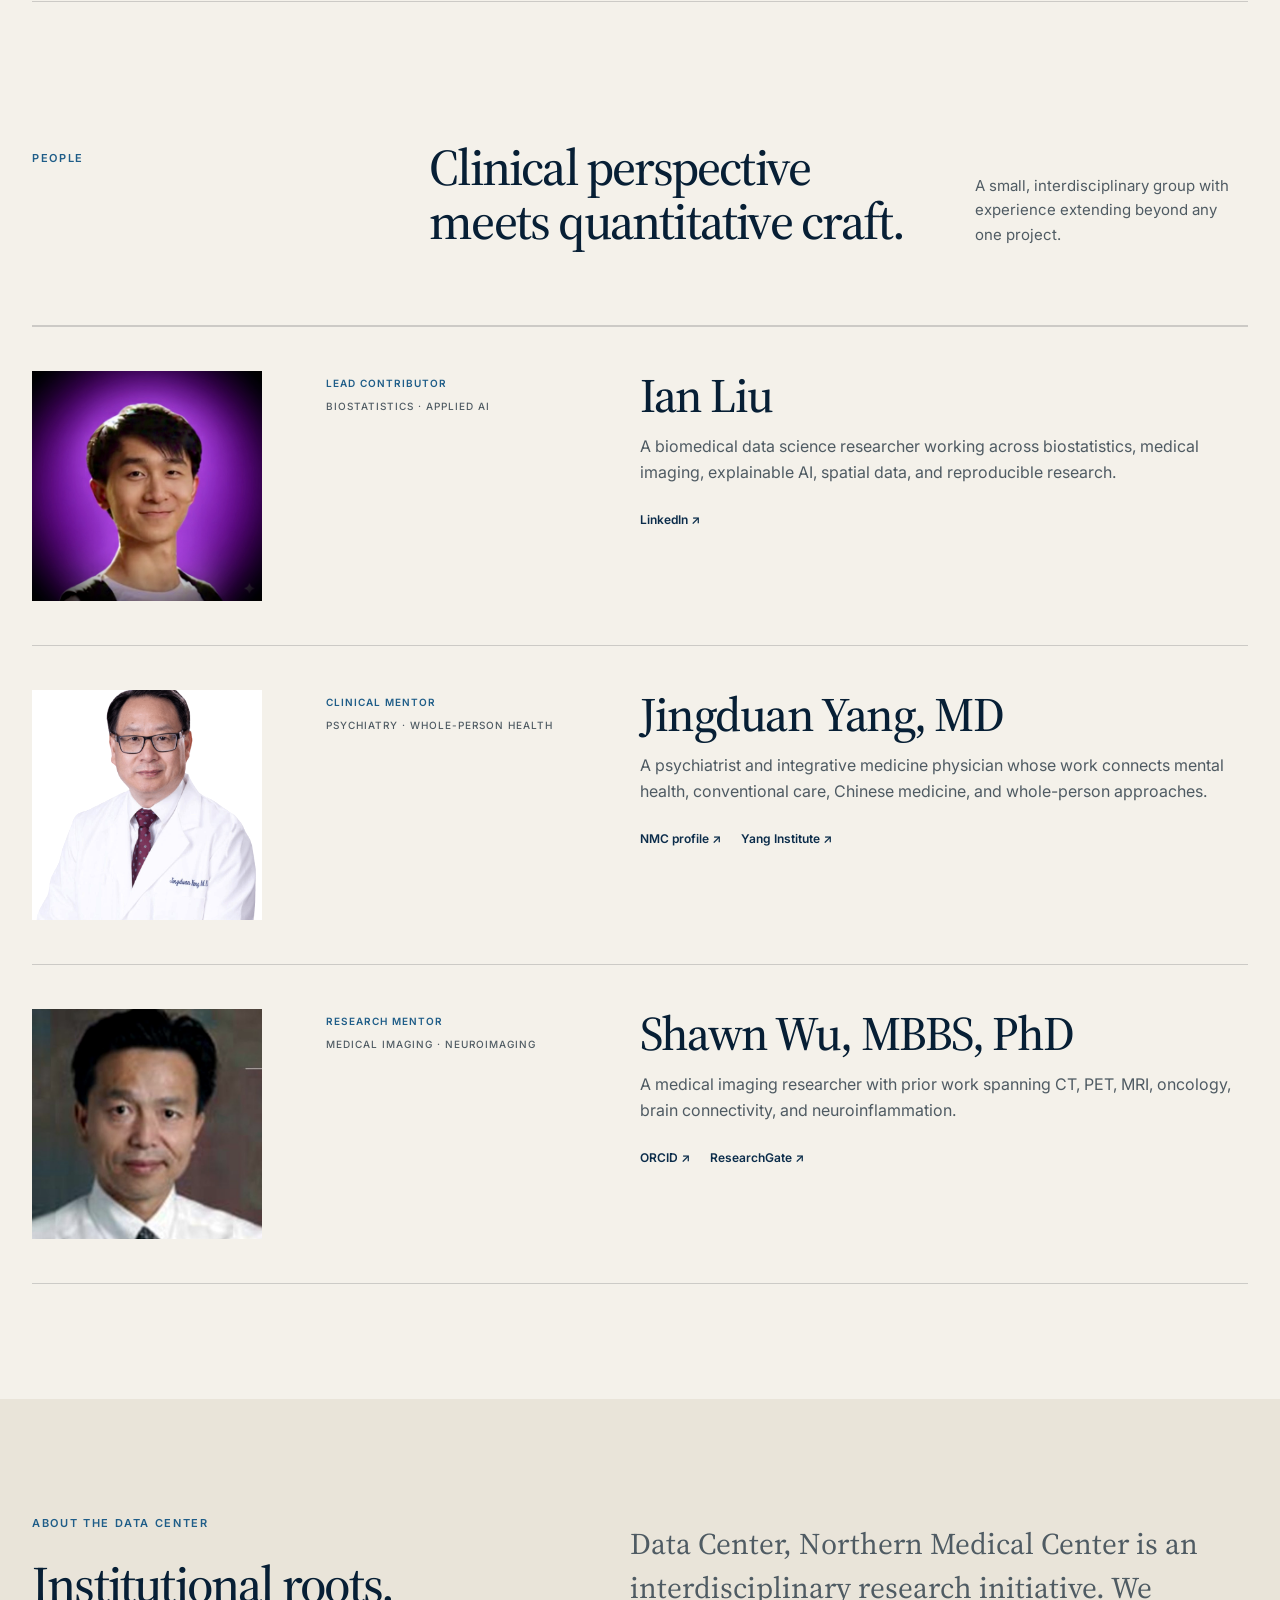
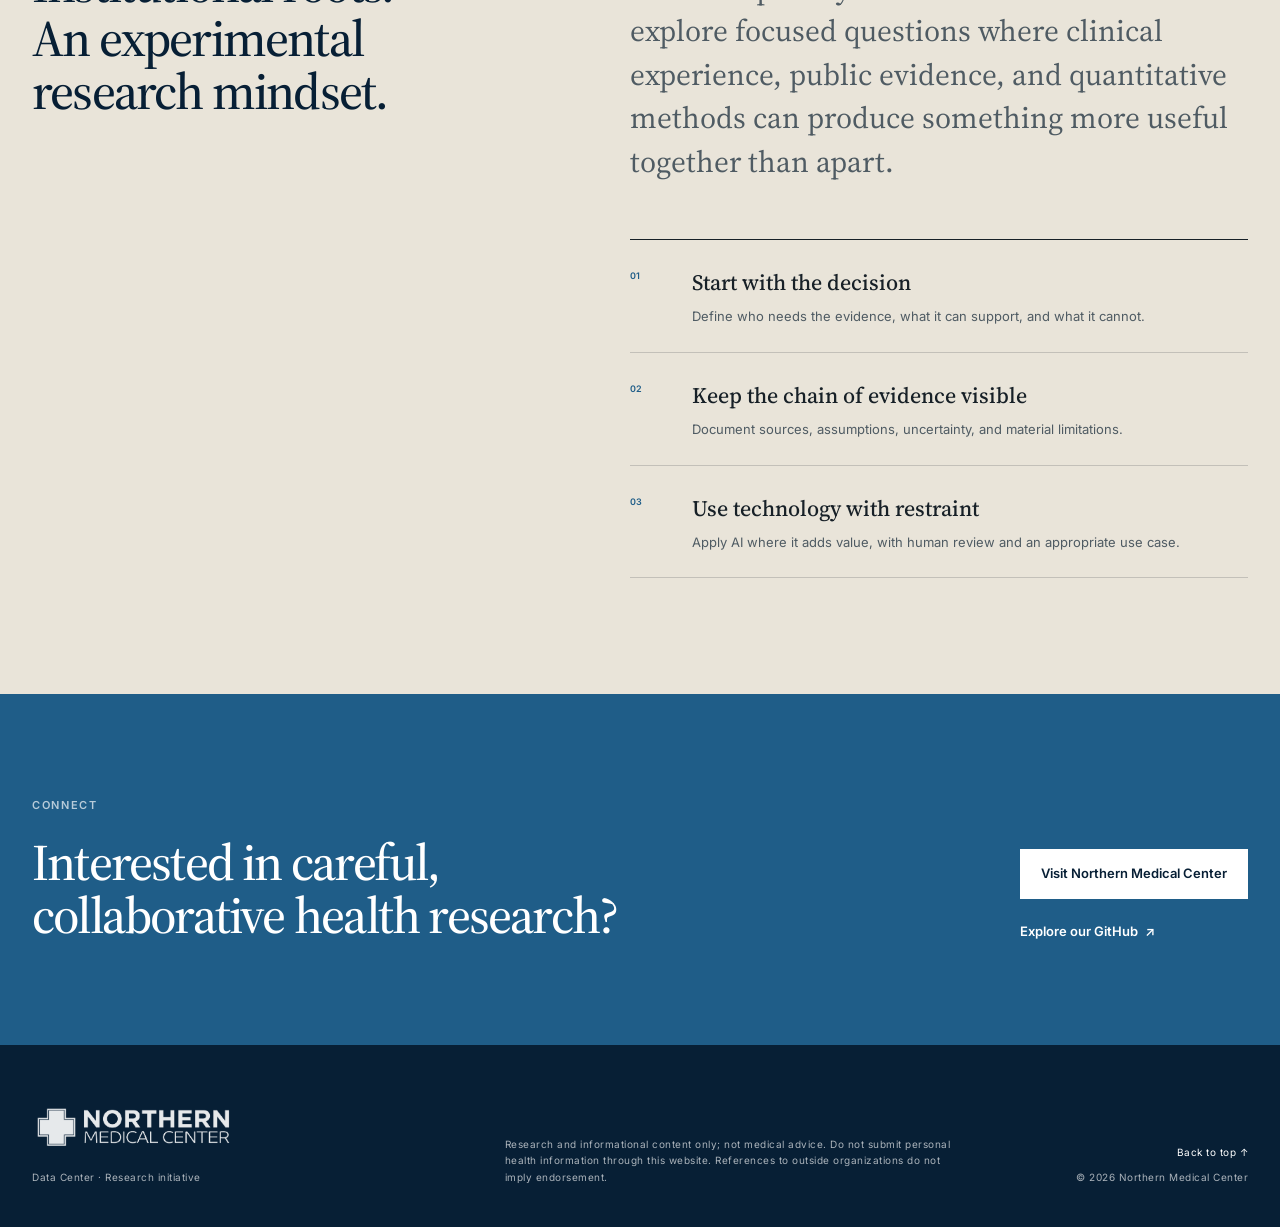
==== commit d9ef4603: "Update index.html" ====
--- a/index.html
+++ b/index.html
@@ -525,7 +525,7 @@
                 </p>
                 <div class="person-links">
                   <a href="https://www.linkedin.com/in/iantheliu/">LinkedIn <span aria-hidden="true">↗</span></a>
-                  <a href="https://ianyliu.github.io/">Website <span aria-hidden="true">↗</span></a>
+                  <!--- <a href="https://ianyliu.github.io/">Website <span aria-hidden="true">↗</span></a> ---!>
                 </div>
               </div>
             </article>
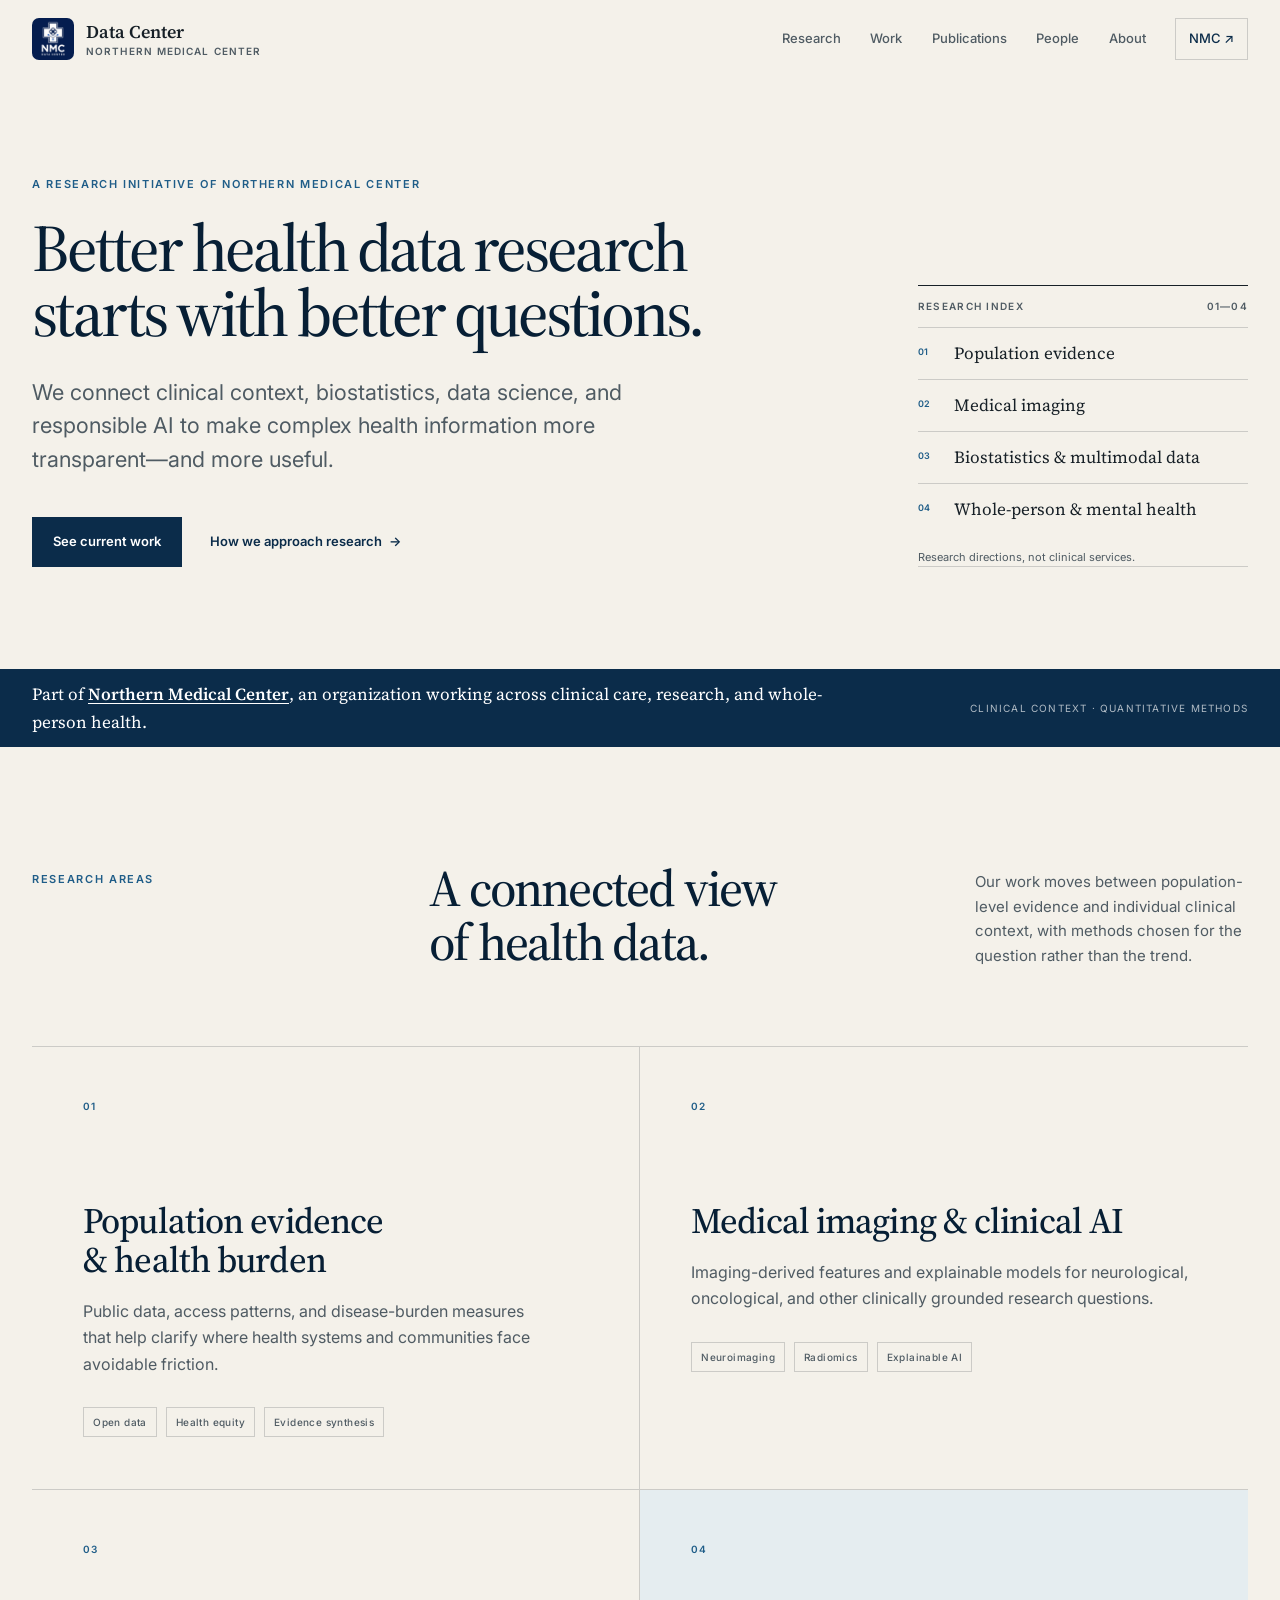
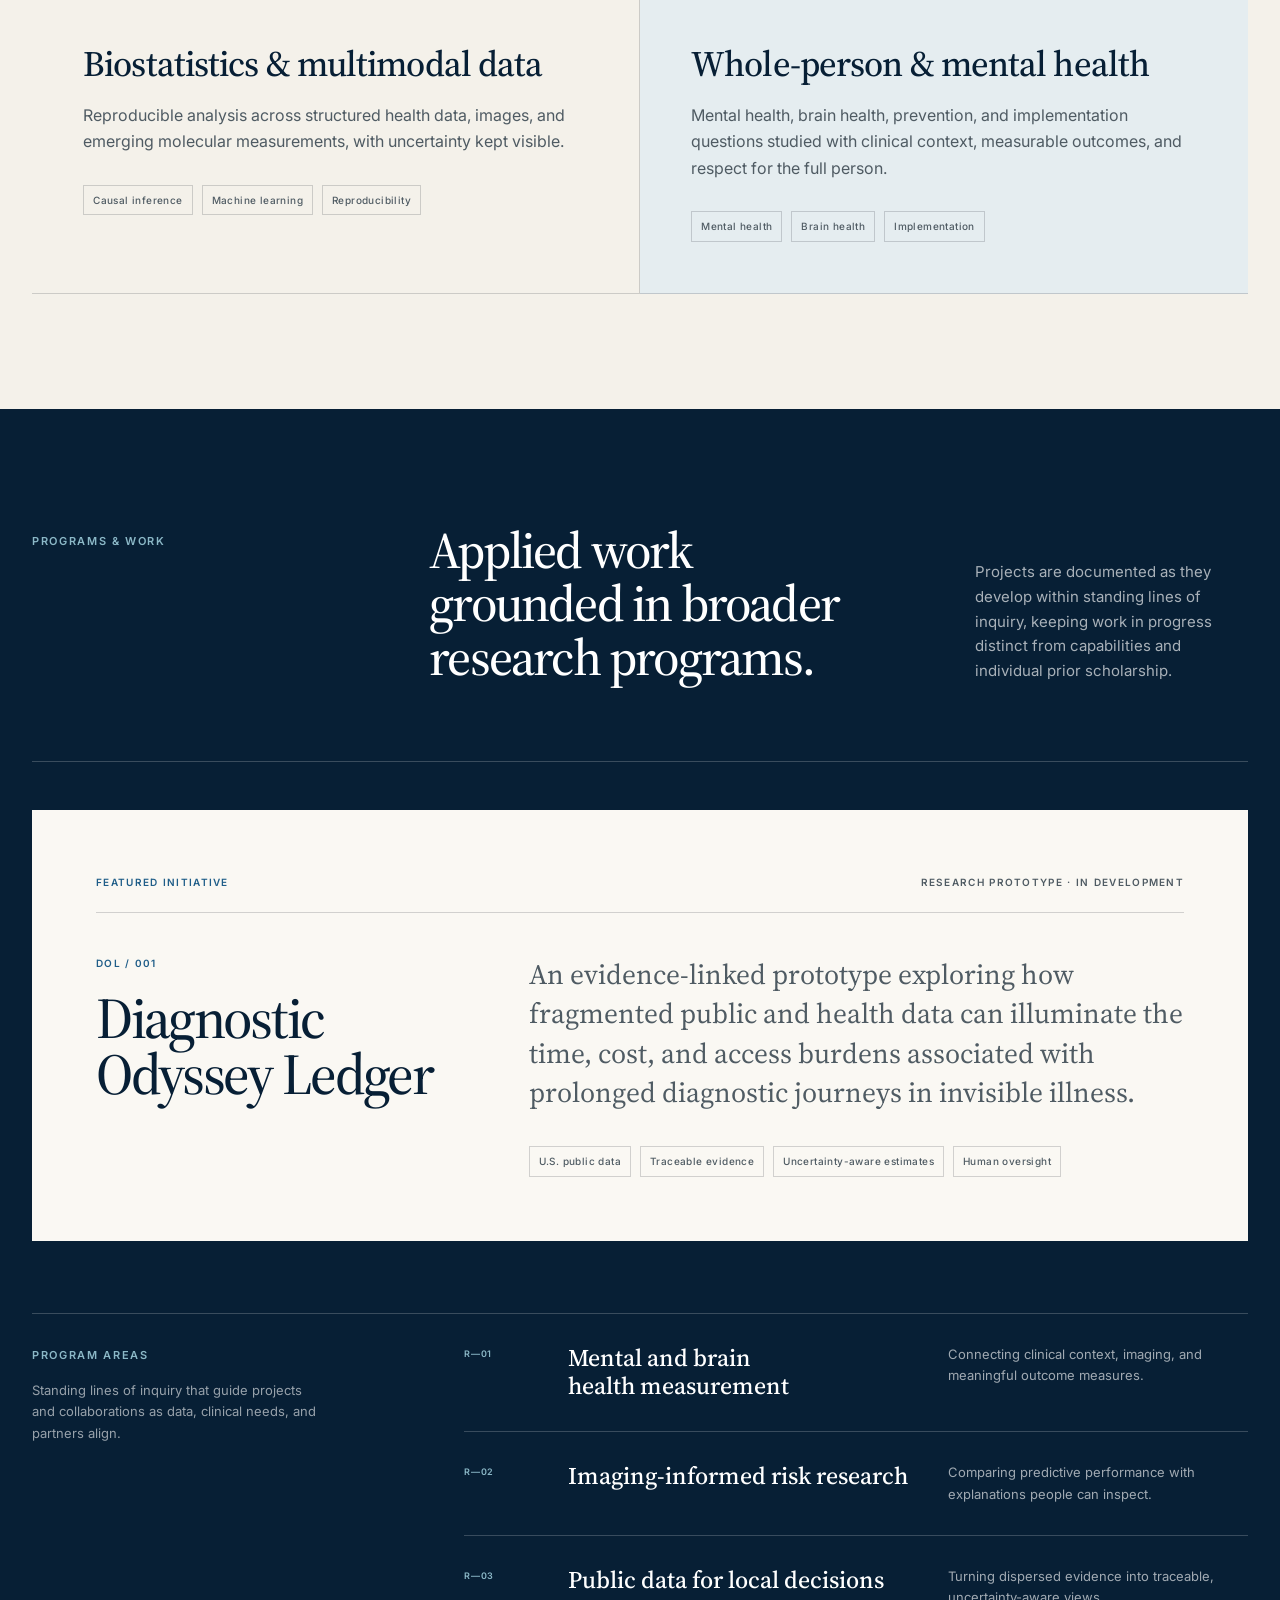
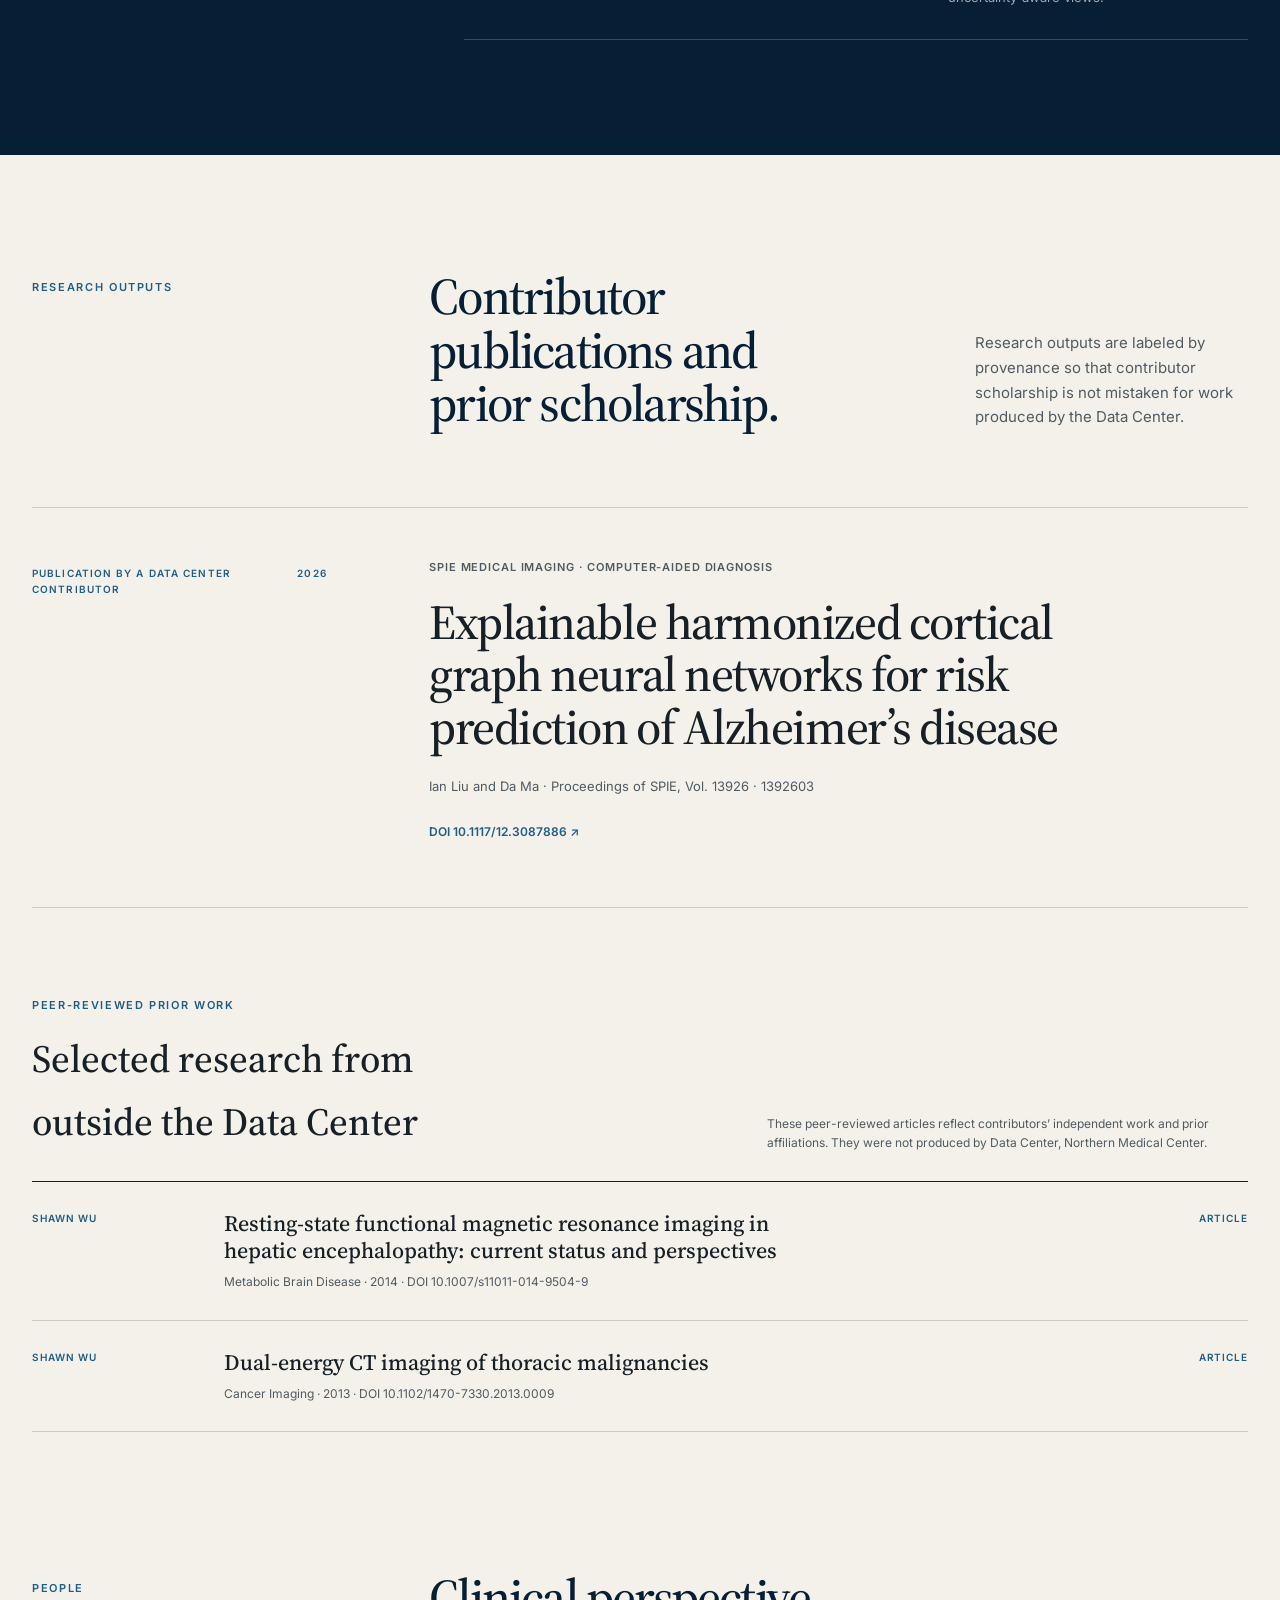
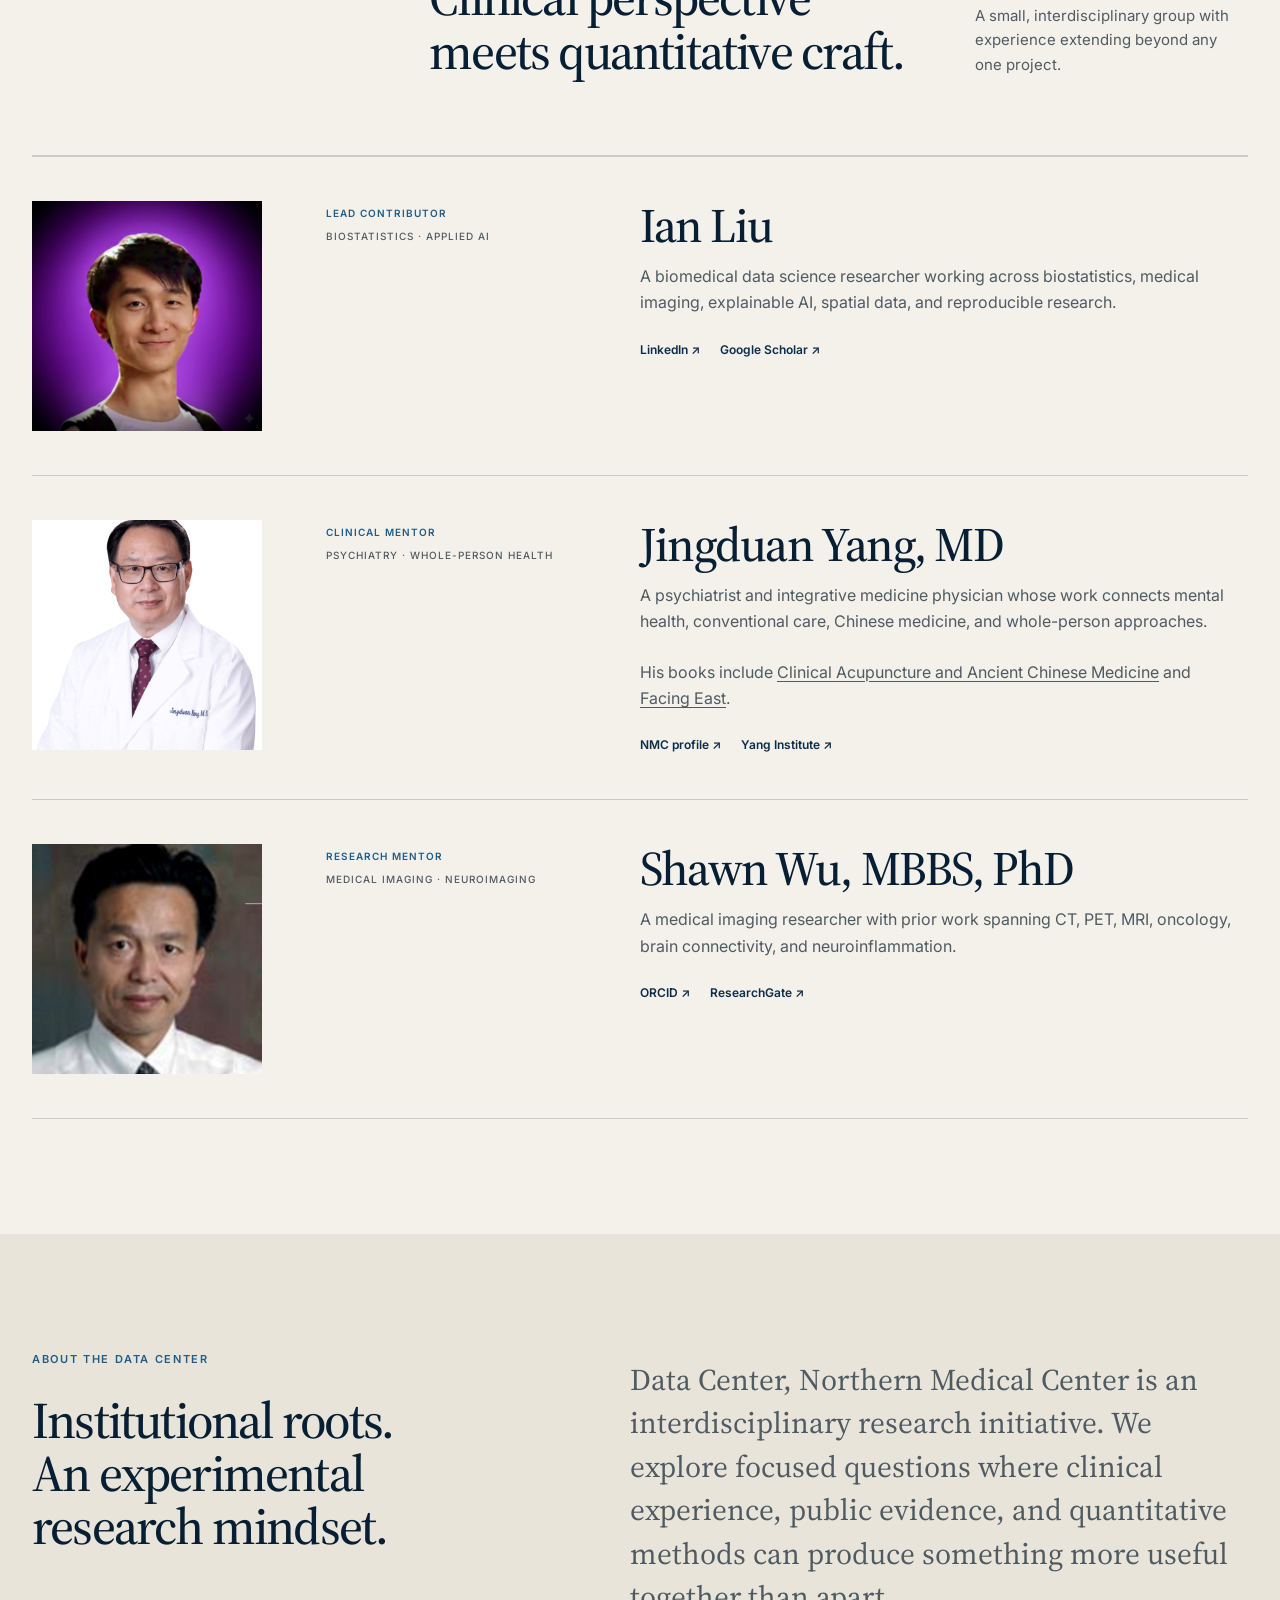
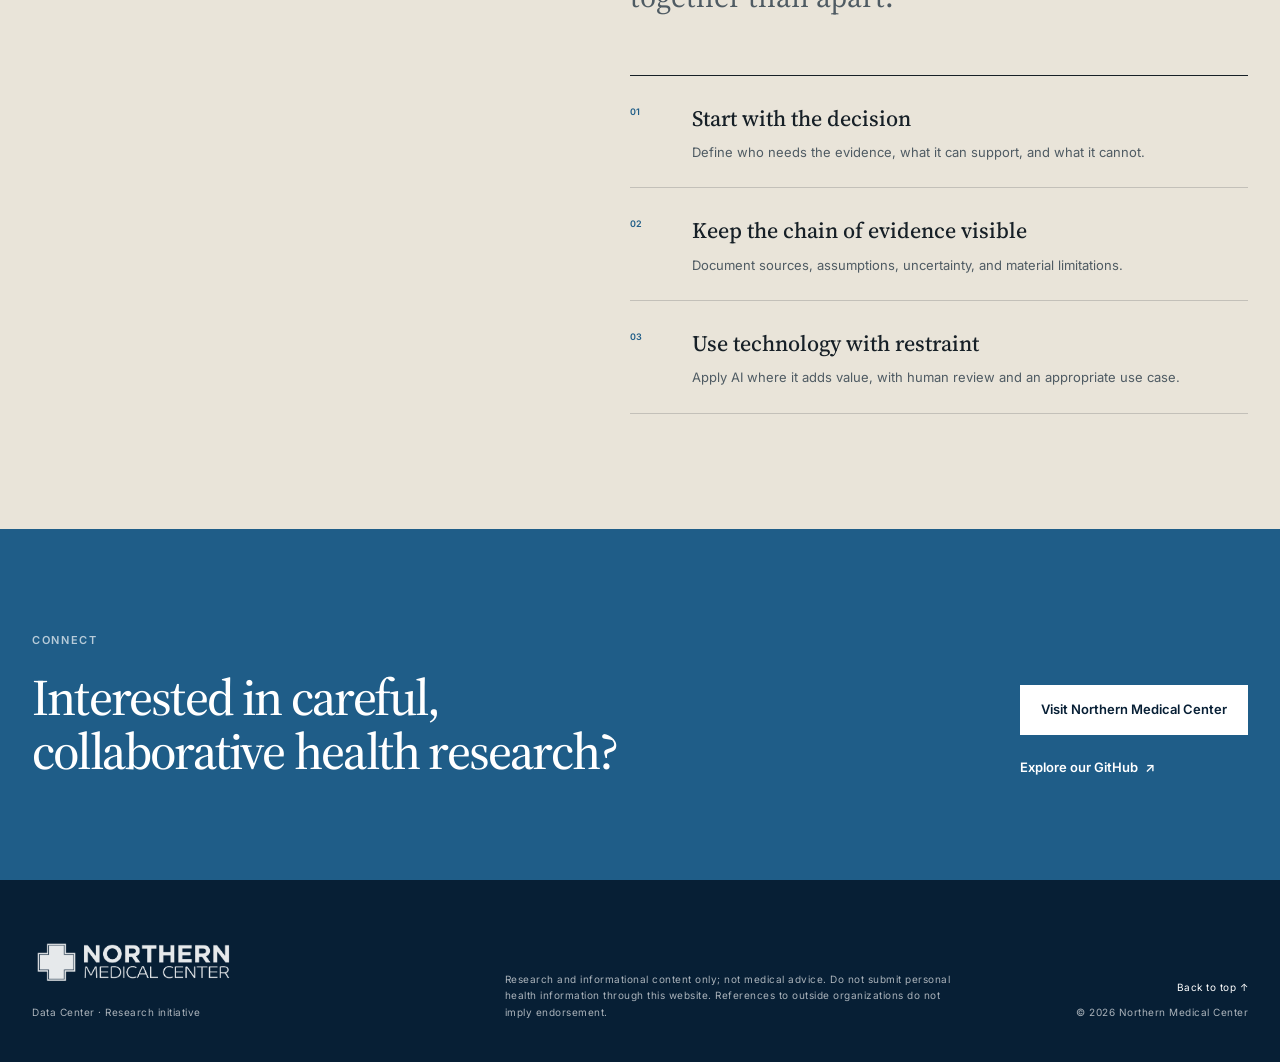
==== commit a9323a90: "Clarify contributor publications and profile links Updated publication details and section labels in" ====
--- a/index.html
+++ b/index.html
@@ -107,7 +107,7 @@
             "isPartOf": { "@id": "https://datacenter-nmc.github.io/#website" },
             "about": { "@id": "https://datacenter-nmc.github.io/#organization" },
             "primaryImageOfPage": { "@id": "https://datacenter-nmc.github.io/#logo" },
-            "dateModified": "2026-08-05",
+            "dateModified": "2026-08-06",
             "inLanguage": "en-US",
             "mentions": { "@id": "https://doi.org/10.1117/12.3087886" }
           },
@@ -122,7 +122,7 @@
             "affiliation": { "@id": "https://datacenter-nmc.github.io/#organization" },
             "sameAs": [
               "https://www.linkedin.com/in/iantheliu/",
-              "https://ianyliu.github.io/"
+              "https://scholar.google.com/citations?hl=en&tzom=240&user=FOOA3twAAAAJ&inst=7213243471243491304"
             ]
           },
           {
@@ -394,19 +394,19 @@
       <section class="section publications" id="publications">
         <div class="shell">
           <div class="section-head reveal">
-            <p class="section-label">Selected work</p>
+            <p class="section-label">Research outputs</p>
             <div>
-              <h2>Publications and prior scholarship.</h2>
-              <p>
-                Institutional work is listed separately from scholarship completed by members in
-                other roles and organizations.
+              <h2>Contributor publications and prior scholarship.</h2>
+              <p>
+                Research outputs are labeled by provenance so that contributor scholarship is not
+                mistaken for work produced by the Data Center.
               </p>
             </div>
           </div>
 
           <article class="publication-feature reveal">
             <div class="publication-label">
-              <span>Affiliated publication</span>
+              <span>Publication by a Data Center contributor</span>
               <time datetime="2026-04-02">2026</time>
             </div>
             <div class="publication-body">
@@ -427,12 +427,12 @@
           <div class="prior-work reveal">
             <div class="prior-work-head">
               <div>
-                <p class="section-label">Individual prior work</p>
-                <h3>Selected scholarship from outside the Data Center</h3>
-              </div>
-              <p>
-                These items reflect members’ independent work and prior affiliations. They were not
-                produced by Data Center, Northern Medical Center.
+                <p class="section-label">Peer-reviewed prior work</p>
+                <h3>Selected research from outside the Data Center</h3>
+              </div>
+              <p>
+                These peer-reviewed articles reflect contributors’ independent work and prior
+                affiliations. They were not produced by Data Center, Northern Medical Center.
               </p>
             </div>
 
@@ -462,30 +462,6 @@
                 </div>
                 <span>Article</span>
               </article>
-              <article class="work-row">
-                <div class="work-person">Jingduan Yang</div>
-                <div>
-                  <h4>
-                    <a href="https://books.google.com/books/about/Clinical_Acupuncture_and_Ancient_Chinese.html?id=5XMzDwAAQBAJ">
-                      Clinical Acupuncture and Ancient Chinese Medicine
-                    </a>
-                  </h4>
-                  <p>With Daniel A. Monti · Oxford University Press · 2017</p>
-                </div>
-                <span>Book</span>
-              </article>
-              <article class="work-row">
-                <div class="work-person">Jingduan Yang</div>
-                <div>
-                  <h4>
-                    <a href="https://yanginstitute.com/dr-yangs-book-facing-east/">
-                      Facing East: Ancient Health and Beauty Secrets for the Modern Age
-                    </a>
-                  </h4>
-                  <p>With Norma Kamali · William Morrow · 2016</p>
-                </div>
-                <span>Book</span>
-              </article>
             </div>
           </div>
         </div>
@@ -525,7 +501,10 @@
                 </p>
                 <div class="person-links">
                   <a href="https://www.linkedin.com/in/iantheliu/">LinkedIn <span aria-hidden="true">↗</span></a>
-                  <!--- <a href="https://ianyliu.github.io/">Website <span aria-hidden="true">↗</span></a> ---!>
+                  <a href="https://scholar.google.com/citations?hl=en&tzom=240&user=FOOA3twAAAAJ&inst=7213243471243491304">Google Scholar <span aria-hidden="true">↗</span></a>
+                  <!-- Personal website link intentionally hidden:
+                  <a href="https://ianyliu.github.io/">Website <span aria-hidden="true">↗</span></a>
+                  -->
                 </div>
               </div>
             </article>
@@ -550,6 +529,12 @@
                 <p>
                   A psychiatrist and integrative medicine physician whose work connects mental
                   health, conventional care, Chinese medicine, and whole-person approaches.
+                </p>
+                <p>
+                  His books include
+                  <a href="https://books.google.com/books/about/Clinical_Acupuncture_and_Ancient_Chinese.html?id=5XMzDwAAQBAJ">Clinical Acupuncture and Ancient Chinese Medicine</a>
+                  and
+                  <a href="https://yanginstitute.com/dr-yangs-book-facing-east/">Facing East</a>.
                 </p>
                 <div class="person-links">
                   <a href="https://www.northernmedical.org/jingduan-yang-m-d/">NMC profile <span aria-hidden="true">↗</span></a>
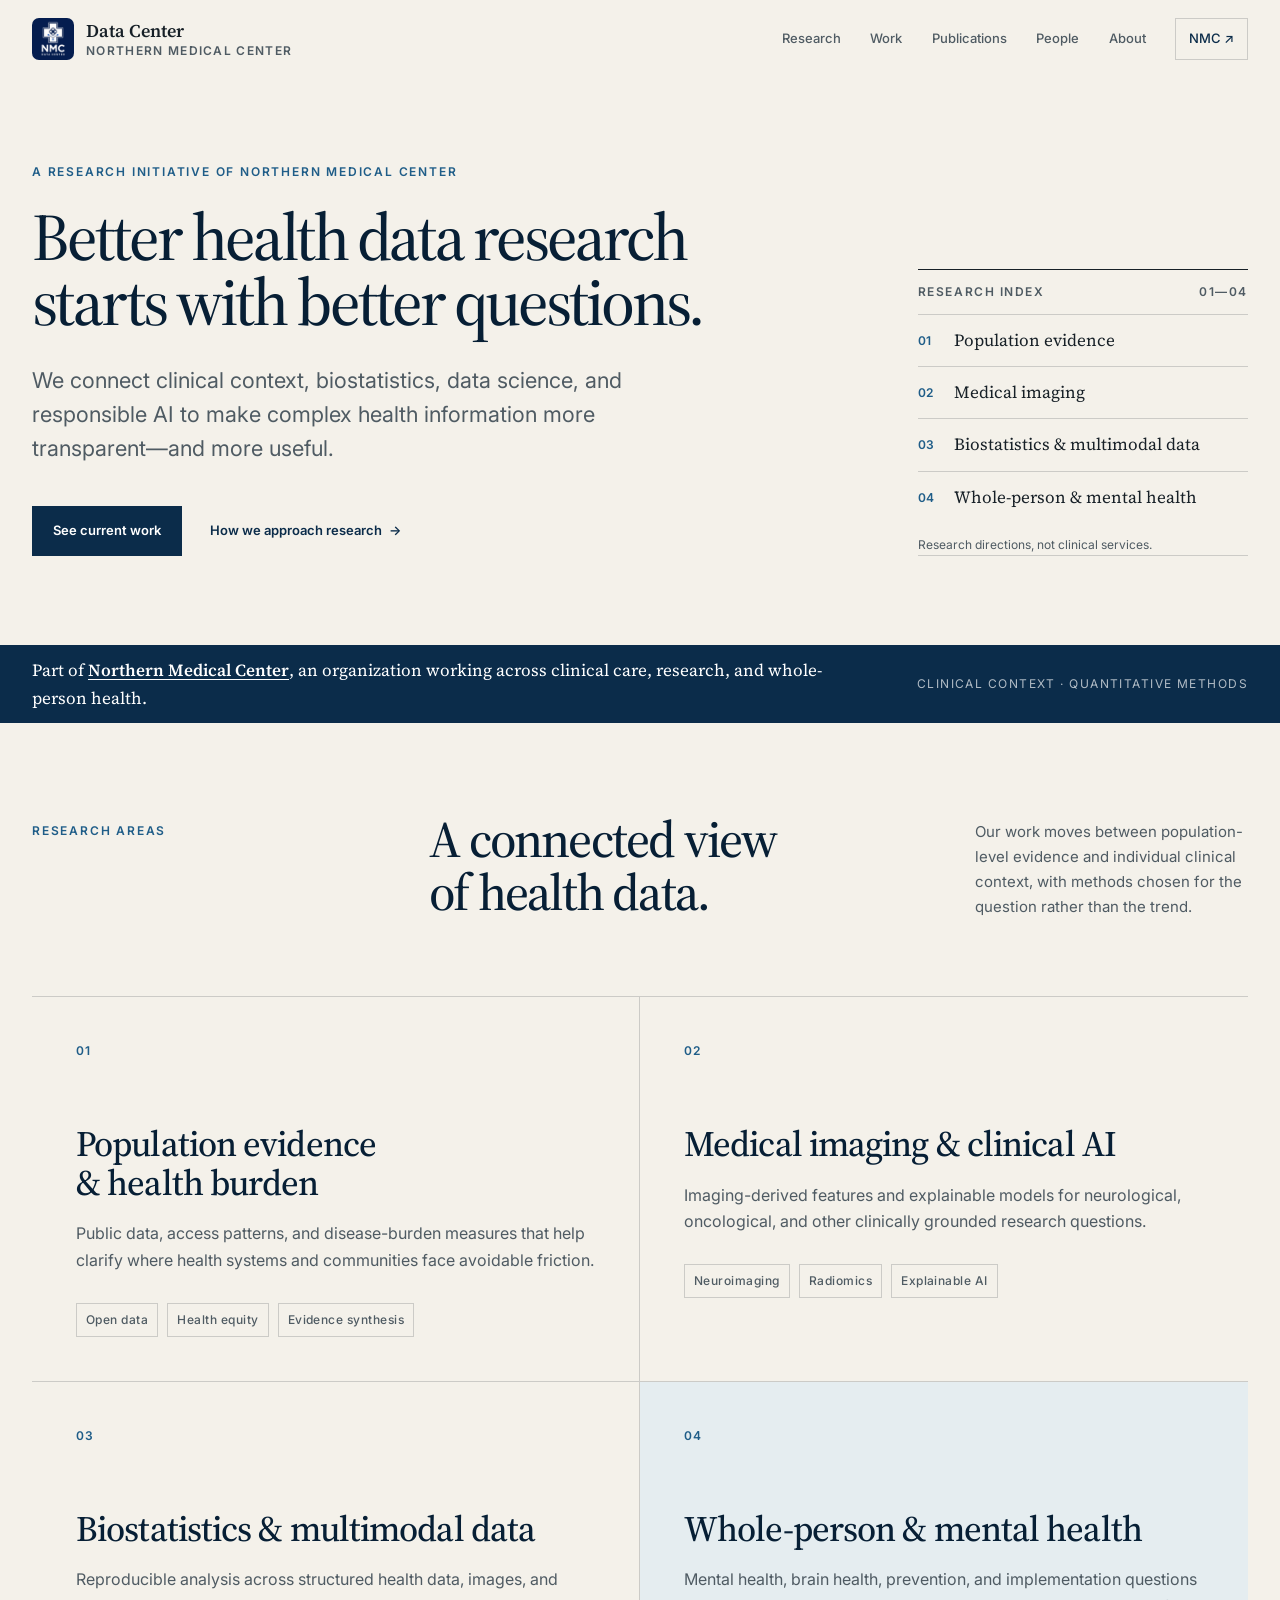
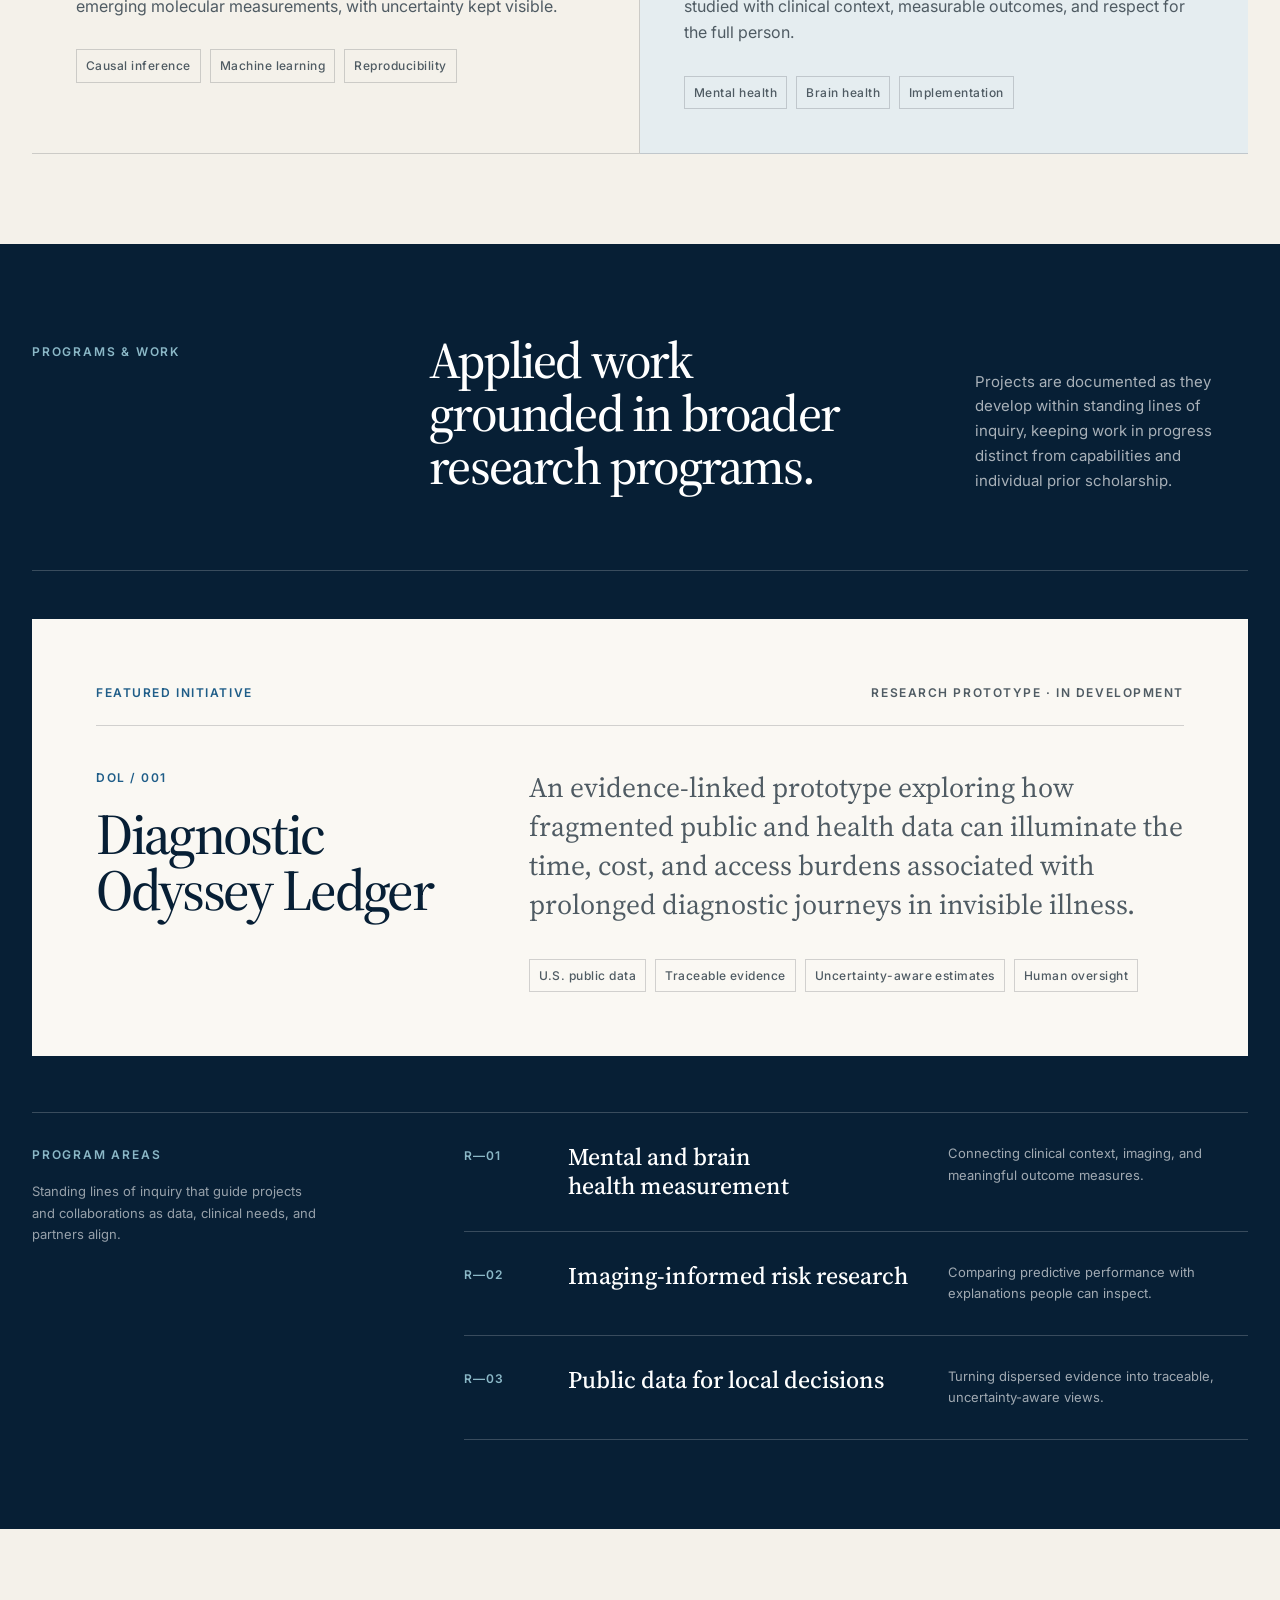
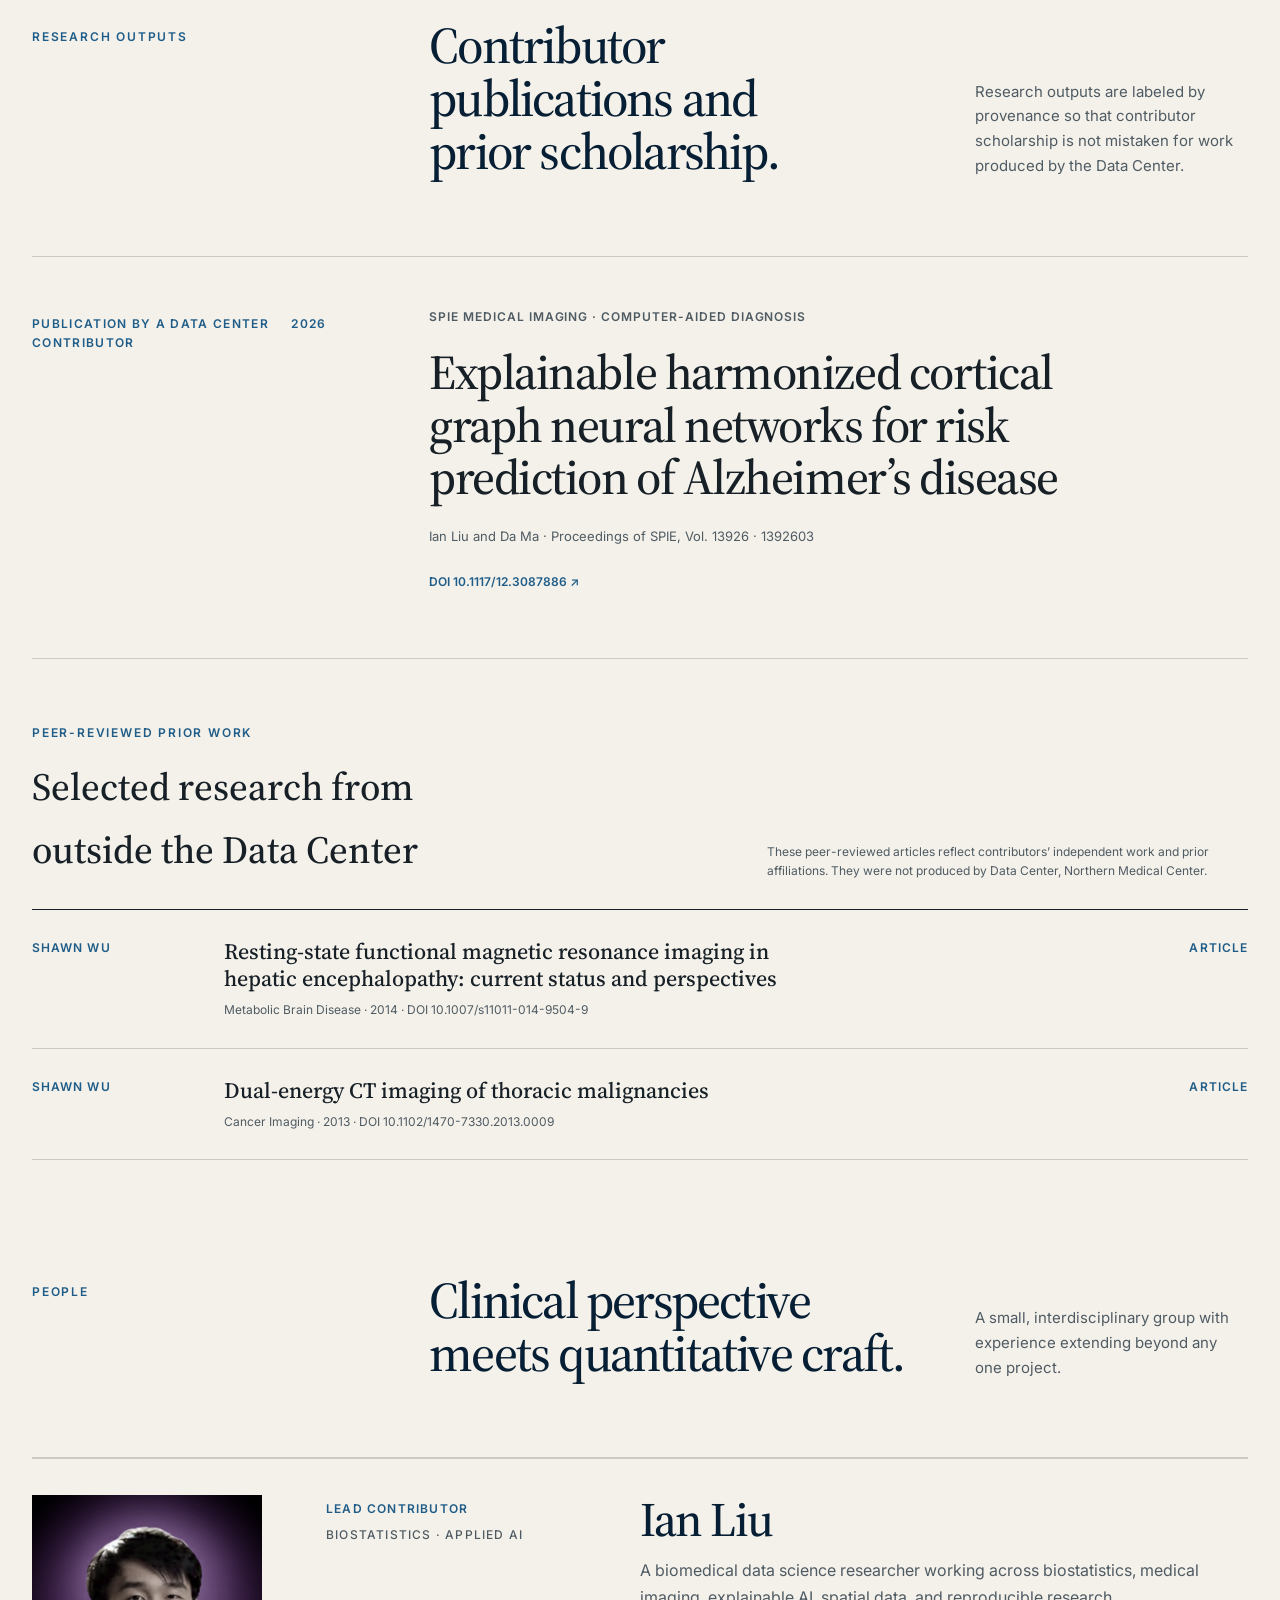
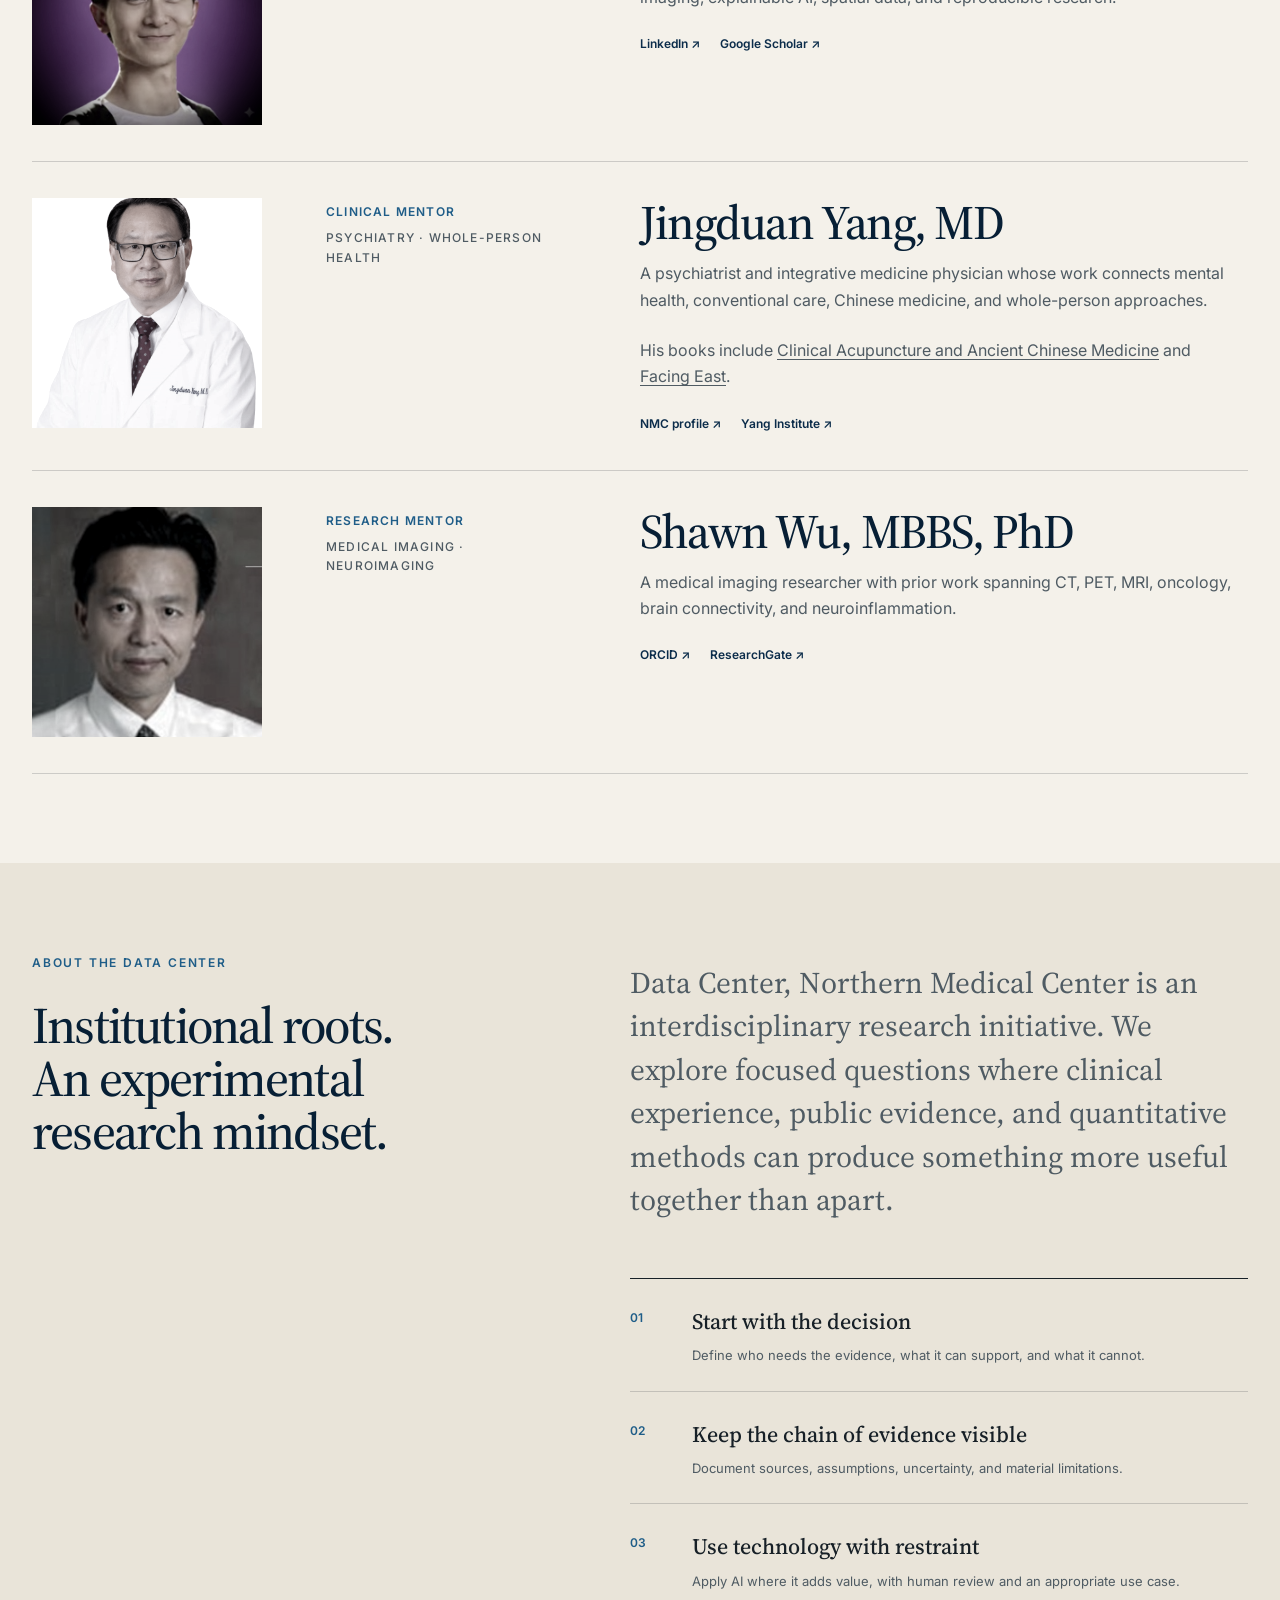
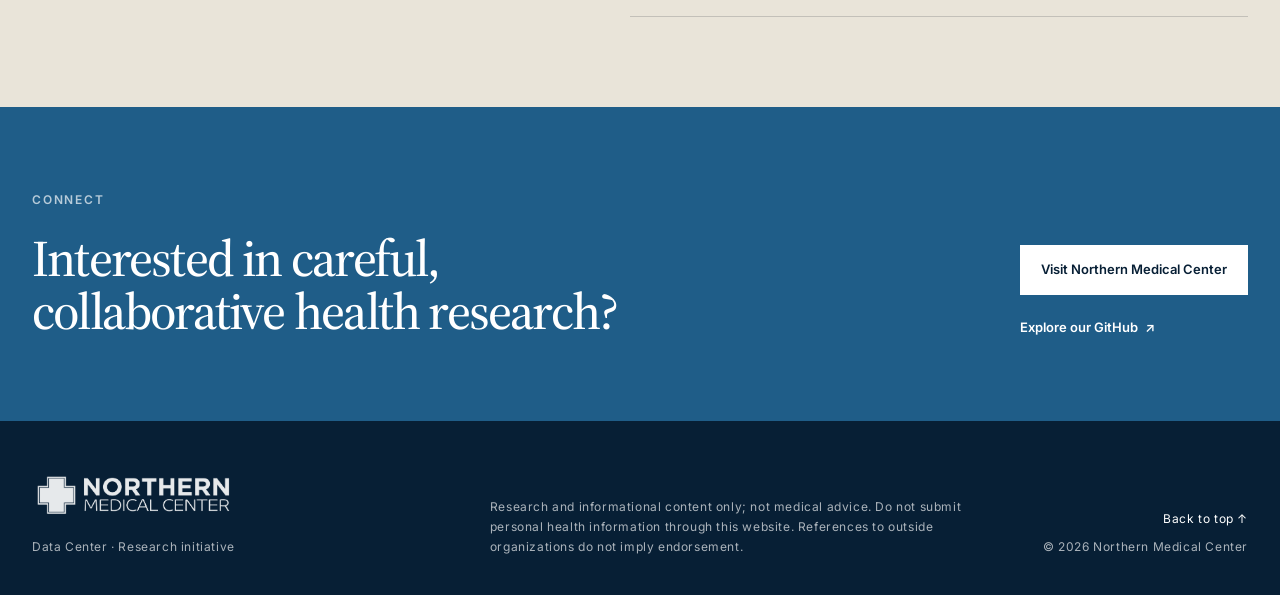
==== commit 43a5991b: "Refresh frontend asset versions" ====
--- a/index.html
+++ b/index.html
@@ -43,8 +43,8 @@
       href="https://fonts.googleapis.com/css2?family=Inter:wght@400;500;600&amp;family=Source+Serif+4:opsz,wght@8..60,400;8..60,500;8..60,600&amp;display=swap"
       rel="stylesheet"
     >
-    <link rel="stylesheet" href="styles.css?v=20260805">
-    <script src="script.js?v=20260805" defer></script>
+    <link rel="stylesheet" href="styles.css?v=20260806">
+    <script src="script.js?v=20260806" defer></script>
     <script type="application/ld+json">
       {
         "@context": "https://schema.org",
--- a/styles.css
+++ b/styles.css
@@ -195,7 +195,7 @@
 .brand-name span {
   margin-top: 3px;
   color: var(--ink-soft);
-  font-size: 10px;
+  font-size: 12px;
   font-weight: 600;
   letter-spacing: 0.11em;
   text-transform: uppercase;
@@ -268,7 +268,7 @@
 }
 
 .hero {
-  padding: clamp(76px, 7.5vw, 108px) 0 clamp(84px, 8vw, 116px);
+  padding: clamp(64px, 6.5vw, 92px) 0 clamp(72px, 7vw, 100px);
 }
 
 .hero-grid {
@@ -282,7 +282,7 @@
 .section-label {
   margin-bottom: 22px;
   color: var(--blue);
-  font-size: 11px;
+  font-size: 12px;
   font-weight: 600;
   letter-spacing: 0.15em;
   text-transform: uppercase;
@@ -363,7 +363,7 @@
   justify-content: space-between;
   padding: 12px 0;
   color: var(--ink-soft);
-  font-size: 10px;
+  font-size: 12px;
   font-weight: 600;
   letter-spacing: 0.13em;
   text-transform: uppercase;
@@ -398,7 +398,7 @@
   padding-top: 3px;
   color: var(--blue);
   font-family: var(--sans);
-  font-size: 9px;
+  font-size: 12px;
   font-weight: 600;
 }
 
@@ -406,7 +406,7 @@
   padding: 12px 0 0;
   margin: 0;
   color: var(--ink-soft);
-  font-size: 11px;
+  font-size: 12px;
 }
 
 .affiliation-strip {
@@ -435,14 +435,14 @@
 
 .affiliation-inner > span {
   color: rgba(255, 255, 255, 0.68);
-  font-size: 10px;
+  font-size: 12px;
   letter-spacing: 0.12em;
   text-transform: uppercase;
   white-space: nowrap;
 }
 
 .section {
-  padding: clamp(88px, 9vw, 132px) 0;
+  padding: clamp(72px, 7vw, 104px) 0;
 }
 
 .section-head {
@@ -488,8 +488,8 @@
 }
 
 .research-card {
-  min-height: 360px;
-  padding: clamp(32px, 4vw, 54px);
+  min-height: 320px;
+  padding: clamp(30px, 3.5vw, 44px);
   border-bottom: 1px solid var(--line);
 }
 
@@ -499,9 +499,9 @@
 
 .research-card .card-number {
   display: block;
-  margin-bottom: clamp(52px, 7vw, 88px);
+  margin-bottom: clamp(40px, 5vw, 64px);
   color: var(--blue);
-  font-size: 10px;
+  font-size: 12px;
   font-weight: 600;
   letter-spacing: 0.12em;
 }
@@ -538,7 +538,7 @@
   padding: 6px 9px;
   border: 1px solid var(--line);
   color: var(--ink-soft);
-  font-size: 10px;
+  font-size: 12px;
   font-weight: 500;
   letter-spacing: 0.04em;
 }
@@ -592,7 +592,7 @@
 .project-code {
   margin: 0;
   color: var(--blue);
-  font-size: 10px;
+  font-size: 12px;
   font-weight: 600;
   letter-spacing: 0.13em;
   text-transform: uppercase;
@@ -624,7 +624,7 @@
 .directions {
   display: grid;
   grid-template-columns: 0.42fr 1fr;
-  margin-top: 72px;
+  margin-top: 56px;
   border-top: 1px solid var(--line-light);
   gap: clamp(48px, 8vw, 120px);
 }
@@ -657,7 +657,7 @@
 .direction > span {
   padding-top: 3px;
   color: #8bb8c7;
-  font-size: 9px;
+  font-size: 12px;
   font-weight: 600;
   letter-spacing: 0.1em;
 }
@@ -691,7 +691,7 @@
   justify-content: space-between;
   padding-top: 7px;
   color: var(--blue);
-  font-size: 10px;
+  font-size: 12px;
   font-weight: 600;
   letter-spacing: 0.11em;
   text-transform: uppercase;
@@ -700,7 +700,7 @@
 .publication-body > p:first-child {
   margin-bottom: 20px;
   color: var(--ink-soft);
-  font-size: 11px;
+  font-size: 12px;
   font-weight: 600;
   letter-spacing: 0.08em;
   text-transform: uppercase;
@@ -740,7 +740,7 @@
 }
 
 .prior-work {
-  margin-top: 88px;
+  margin-top: 64px;
 }
 
 .prior-work-head {
@@ -780,7 +780,7 @@
 .work-person,
 .work-row > span {
   color: var(--blue);
-  font-size: 10px;
+  font-size: 12px;
   font-weight: 600;
   letter-spacing: 0.09em;
   text-transform: uppercase;
@@ -816,7 +816,7 @@
 .person {
   display: grid;
   grid-template-columns: 230px 250px minmax(0, 1fr);
-  padding: 44px 0;
+  padding: 36px 0;
   border-top: 1px solid var(--line);
   gap: clamp(32px, 5vw, 72px);
 }
@@ -832,12 +832,12 @@
   width: 100%;
   height: 100%;
   object-fit: cover;
-  filter: saturate(0.84) contrast(1.03);
+  filter: grayscale(0.65) saturate(0.7) contrast(1.03);
   transition: filter 250ms ease;
 }
 
 .person:hover .person-photo img {
-  filter: saturate(1) contrast(1);
+  filter: grayscale(0.65) saturate(0.7) contrast(1.03);
 }
 
 .person-photo-tall img {
@@ -851,7 +851,7 @@
 .person-role span {
   display: block;
   color: var(--blue);
-  font-size: 10px;
+  font-size: 12px;
   font-weight: 600;
   letter-spacing: 0.1em;
   line-height: 1.6;
@@ -944,7 +944,7 @@
 .principles-list article > span {
   padding-top: 5px;
   color: var(--blue);
-  font-size: 9px;
+  font-size: 12px;
   font-weight: 600;
 }
 
@@ -962,7 +962,7 @@
 }
 
 .contact-band {
-  padding: clamp(70px, 8vw, 110px) 0;
+  padding: clamp(58px, 6.5vw, 88px) 0;
   color: var(--white);
   background: var(--blue);
 }
@@ -1006,7 +1006,7 @@
 }
 
 .site-footer {
-  padding: 52px 0 42px;
+  padding: 44px 0 38px;
   color: rgba(255, 255, 255, 0.66);
   background: var(--navy-deep);
 }
@@ -1030,7 +1030,7 @@
 .footer-note,
 .footer-meta {
   margin: 0;
-  font-size: 10px;
+  font-size: 12px;
   letter-spacing: 0.05em;
 }
 
@@ -1287,7 +1287,7 @@
   }
 
   .hero {
-    padding: 68px 0 84px;
+    padding: 56px 0 68px;
   }
 
   .hero h1 {
@@ -1305,7 +1305,7 @@
   }
 
   .section {
-    padding: 76px 0;
+    padding: 64px 0;
   }
 
   .research-grid {
@@ -1314,7 +1314,7 @@
 
   .research-card {
     min-height: auto;
-    padding: 40px 16px;
+    padding: 32px 16px;
   }
 
   .research-card .card-number {
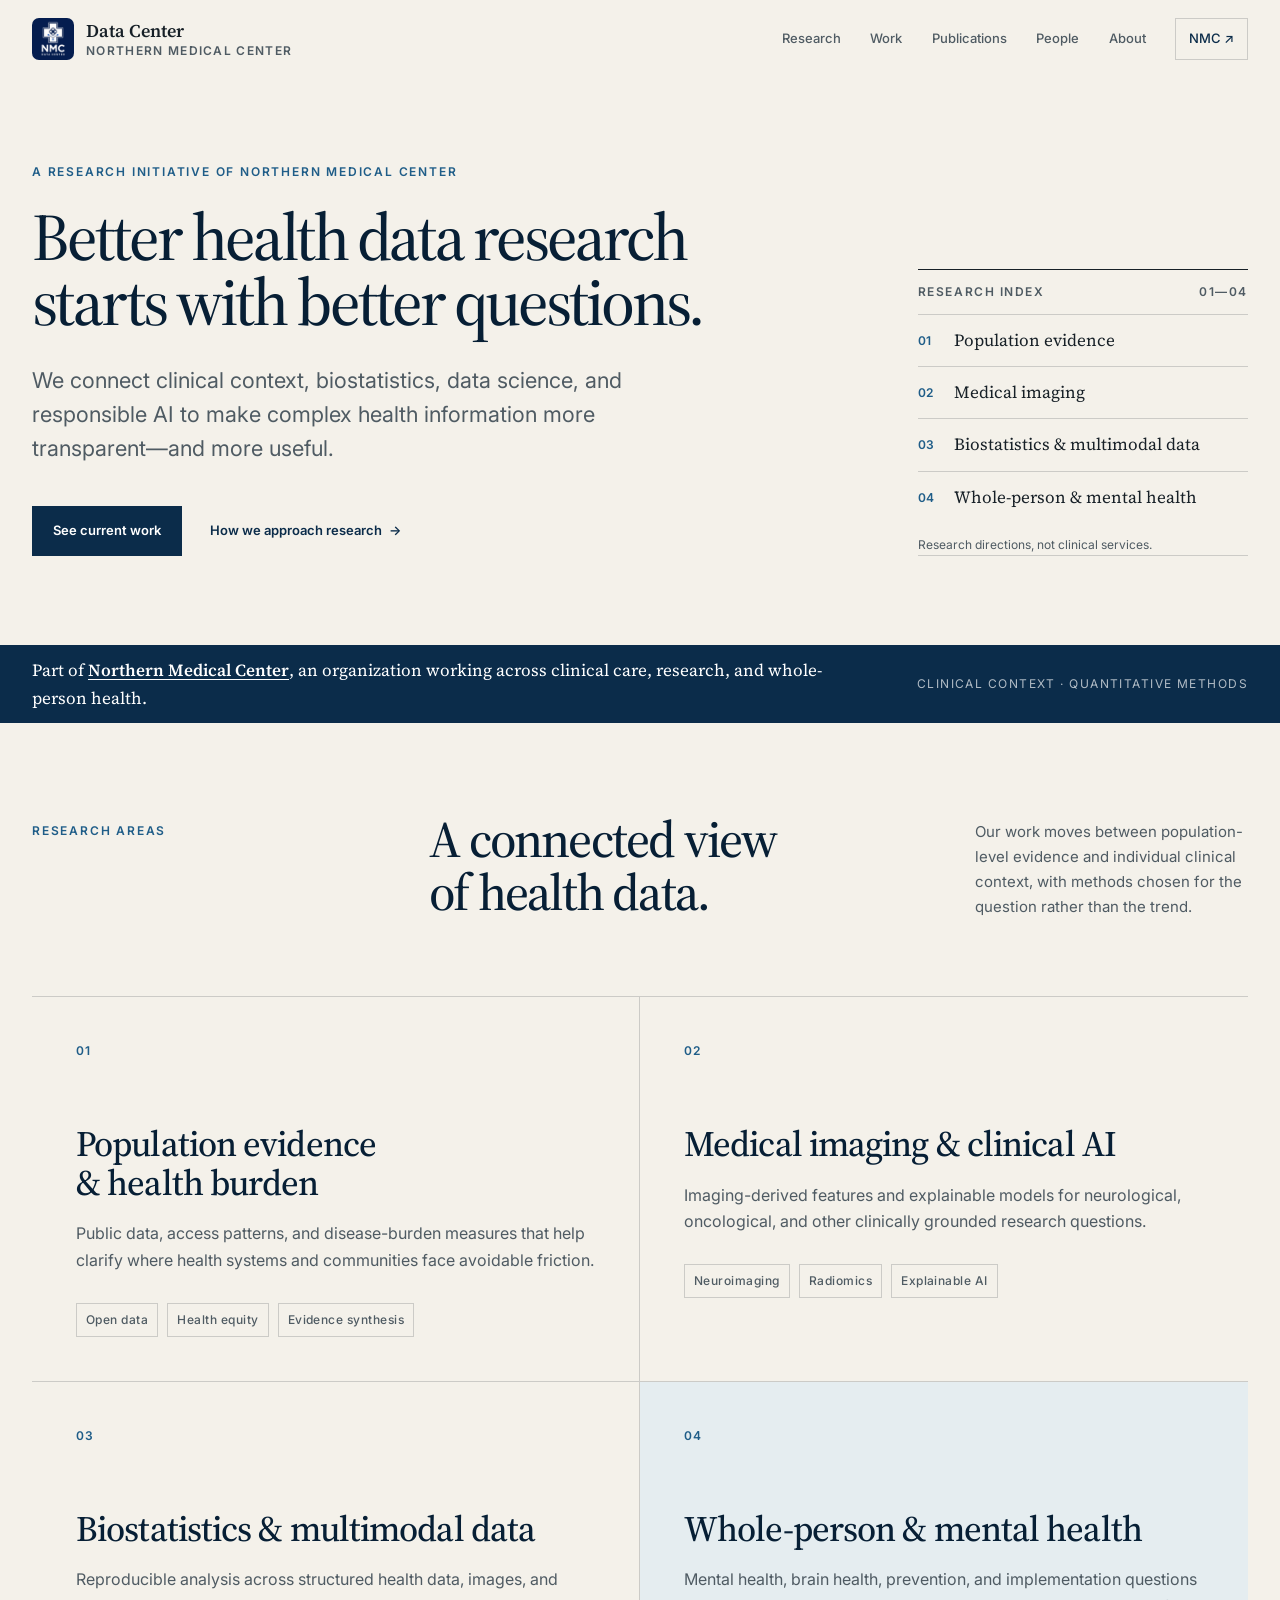
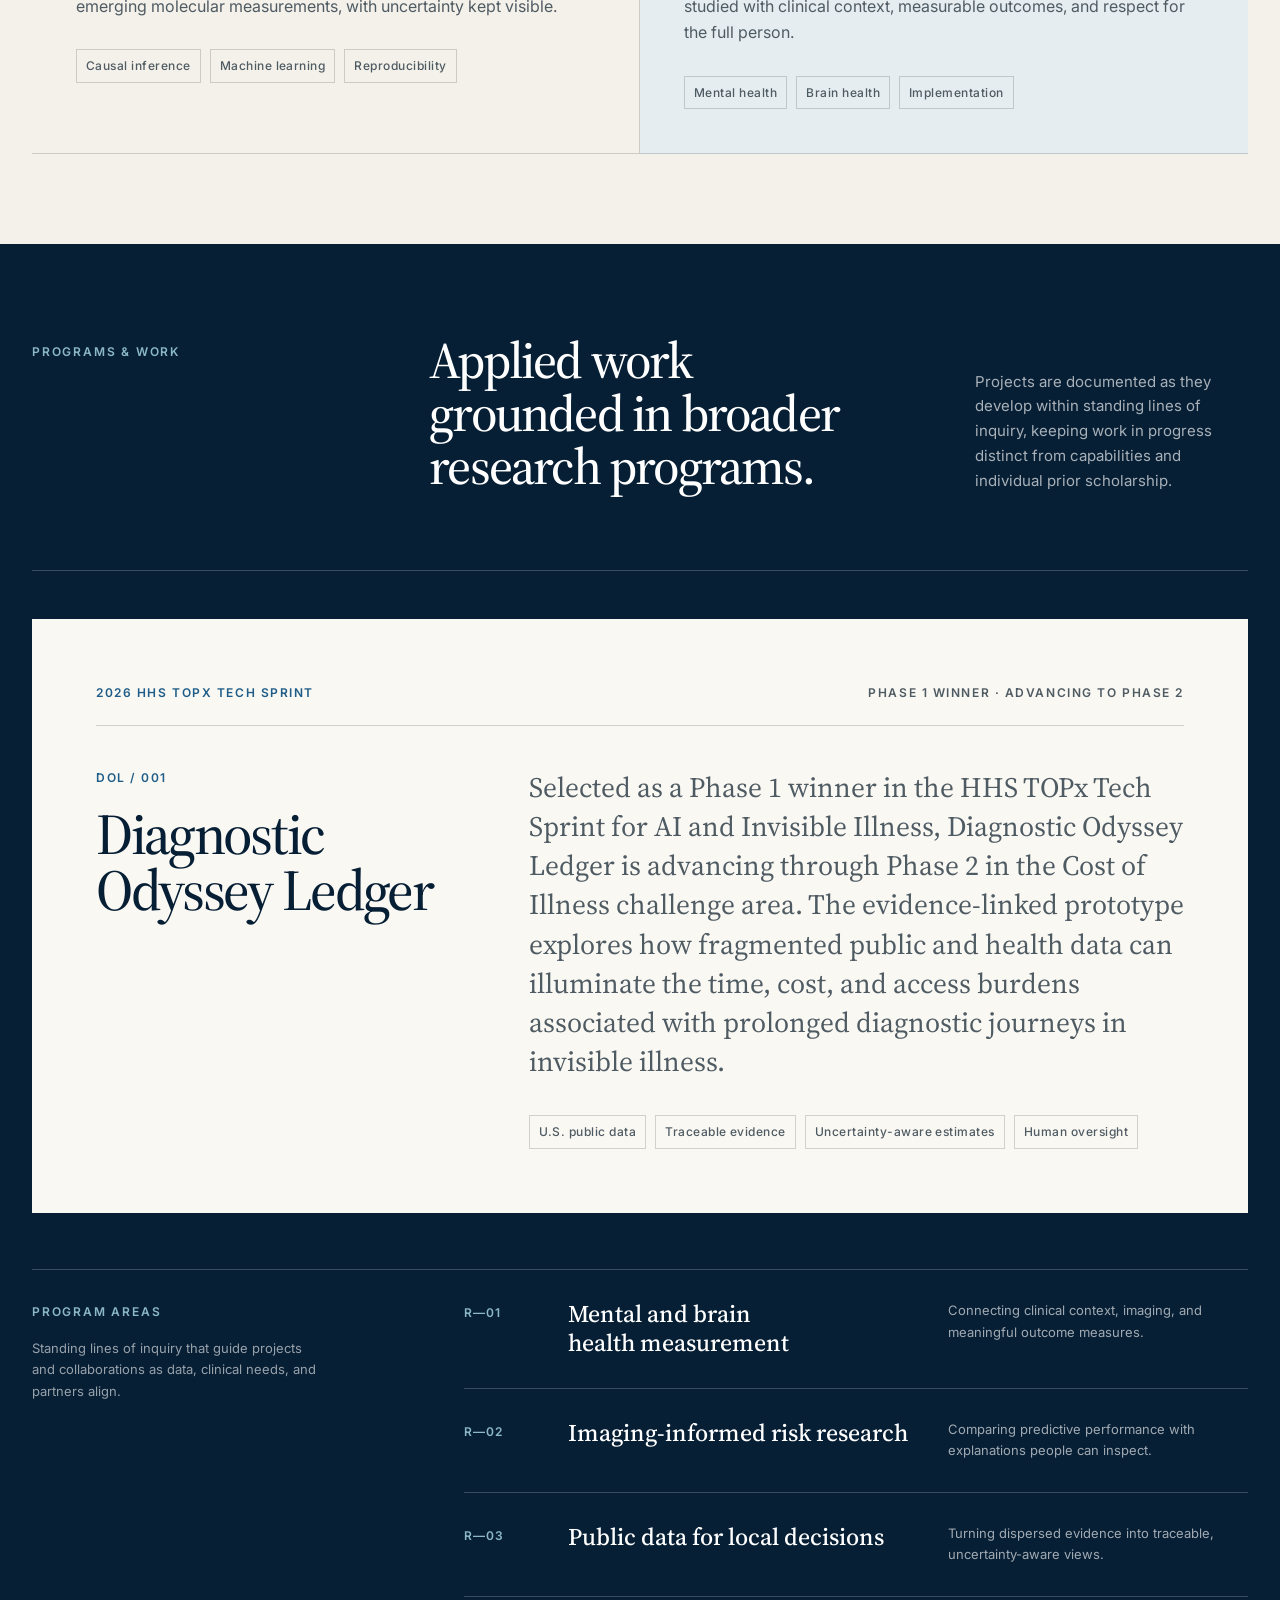
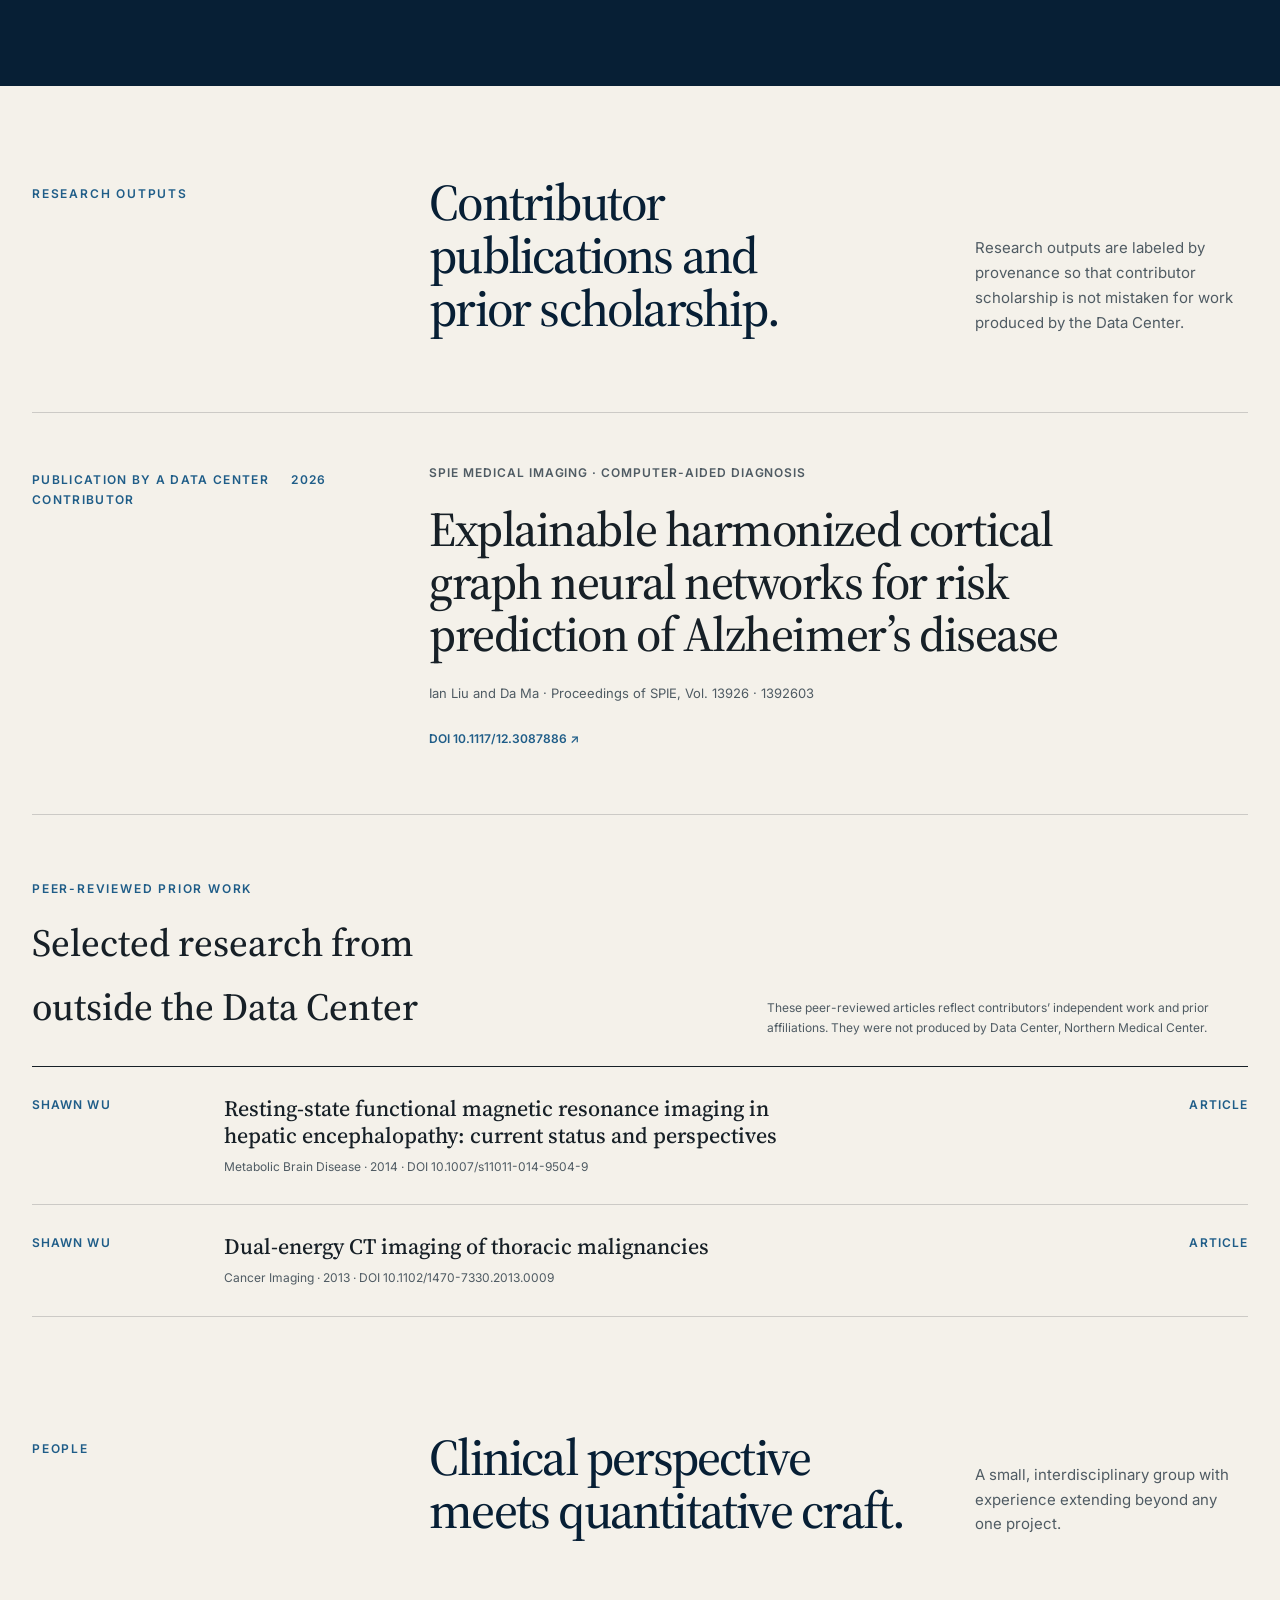
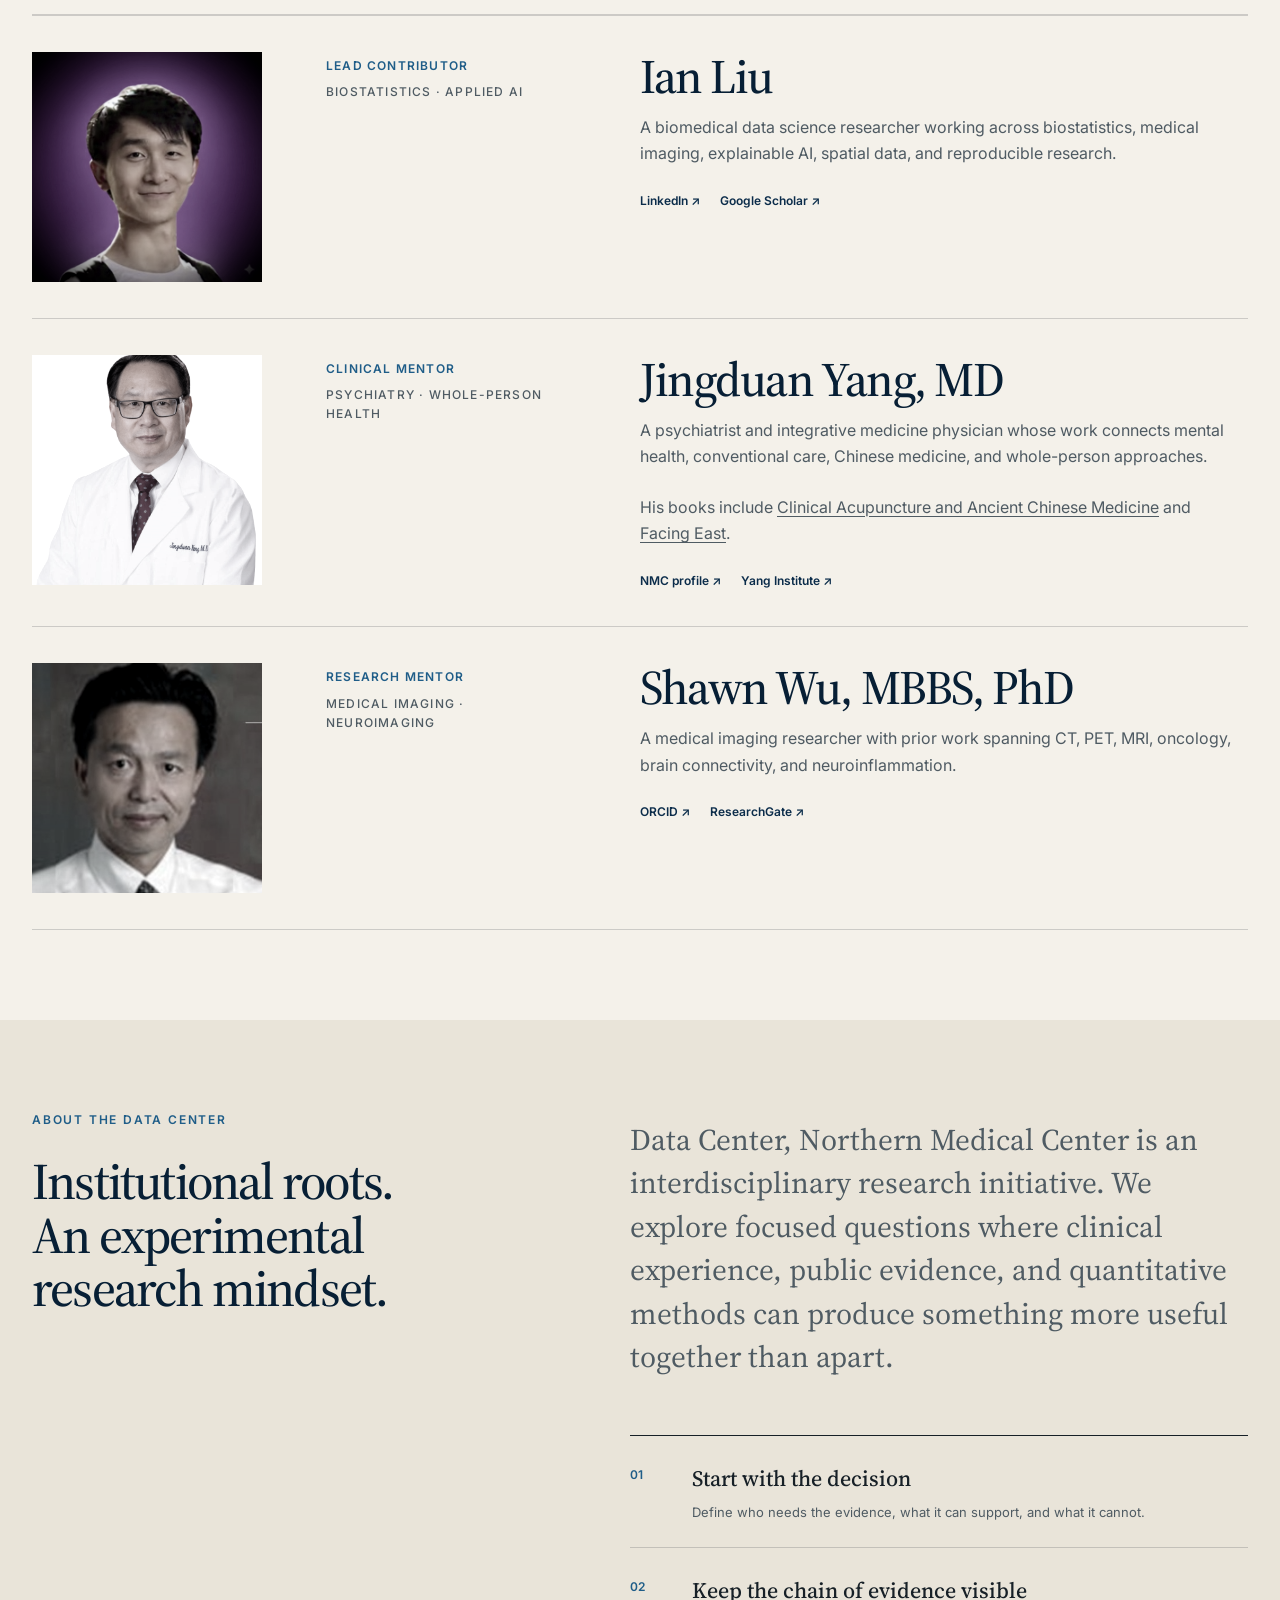
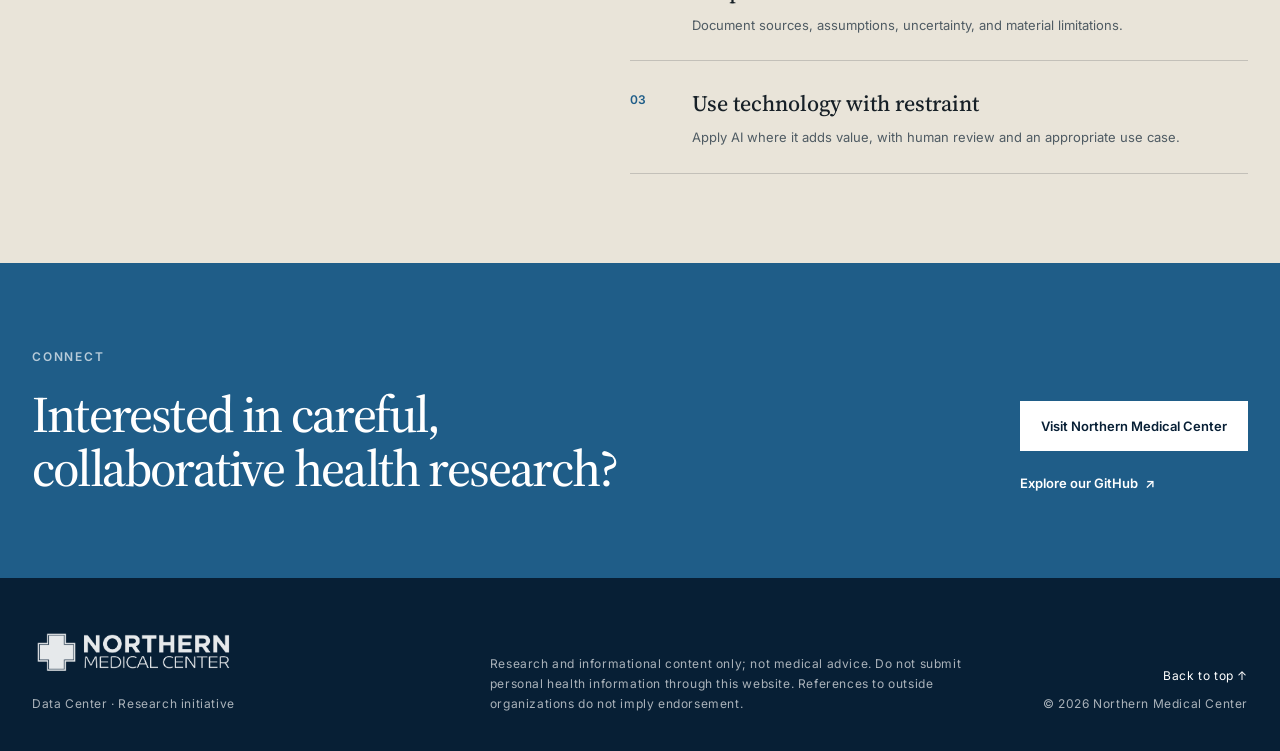
==== commit 85a3ffe7: "feat: announce TOPx Phase 1 win Updated the dateModified field and project details for the featured " ====
--- a/index.html
+++ b/index.html
@@ -7,7 +7,7 @@
       name="description"
       content="Northern Medical Center's Data Center advances health data research across biostatistics, medical imaging, clinical AI, mental health, and population evidence."
     >
-    <meta name="google-site-verification" content="czVfvtwP6A_3j6uPvu6HMptwQSUW8ibi6cMNmSZ-YTg" />
+    <meta name="google-site-verification" content="czVfvtwP6A_3j6uPvu6HMptwQSUW8ibi6cMNmSZ-YTg">
     <meta name="robots" content="index, follow, max-image-preview:large, max-snippet:-1, max-video-preview:-1">
     <meta name="theme-color" content="#f4f1ea">
     <link rel="canonical" href="https://datacenter-nmc.github.io/">
@@ -107,7 +107,7 @@
             "isPartOf": { "@id": "https://datacenter-nmc.github.io/#website" },
             "about": { "@id": "https://datacenter-nmc.github.io/#organization" },
             "primaryImageOfPage": { "@id": "https://datacenter-nmc.github.io/#logo" },
-            "dateModified": "2026-08-06",
+            "dateModified": "2026-08-14",
             "inLanguage": "en-US",
             "mentions": { "@id": "https://doi.org/10.1117/12.3087886" }
           },
@@ -340,8 +340,8 @@
 
           <article class="featured-project reveal">
             <div class="project-meta">
-              <p>Featured initiative</p>
-              <span>Research prototype · In development</span>
+              <p>2026 HHS TOPx Tech Sprint</p>
+              <span>Phase 1 Winner · Advancing to Phase 2</span>
             </div>
             <div class="project-title">
               <p class="project-code">DOL / 001</p>
@@ -349,16 +349,18 @@
             </div>
             <div class="project-summary">
               <p>
-                An evidence-linked prototype exploring how fragmented public and health data can
+                Selected as a Phase 1 winner in the HHS TOPx Tech Sprint for AI and Invisible Illness,
+                Diagnostic Odyssey Ledger is advancing through Phase 2 in the Cost of Illness challenge
+                area. The evidence-linked prototype explores how fragmented public and health data can
                 illuminate the time, cost, and access burdens associated with prolonged diagnostic
                 journeys in invisible illness.
               </p>
-              <div class="project-specs" aria-label="Project approach">
-                <span>U.S. public data</span>
-                <span>Traceable evidence</span>
-                <span>Uncertainty-aware estimates</span>
-                <span>Human oversight</span>
-              </div>
+              <ul class="project-specs" aria-label="Project approach">
+                <li>U.S. public data</li>
+                <li>Traceable evidence</li>
+                <li>Uncertainty-aware estimates</li>
+                <li>Human oversight</li>
+              </ul>
             </div>
           </article>
 
--- a/styles.css
+++ b/styles.css
@@ -534,7 +534,8 @@
 }
 
 .research-card li,
-.project-specs span {
+.project-specs span,
+.project-specs li {
   padding: 6px 9px;
   border: 1px solid var(--line);
   color: var(--ink-soft);
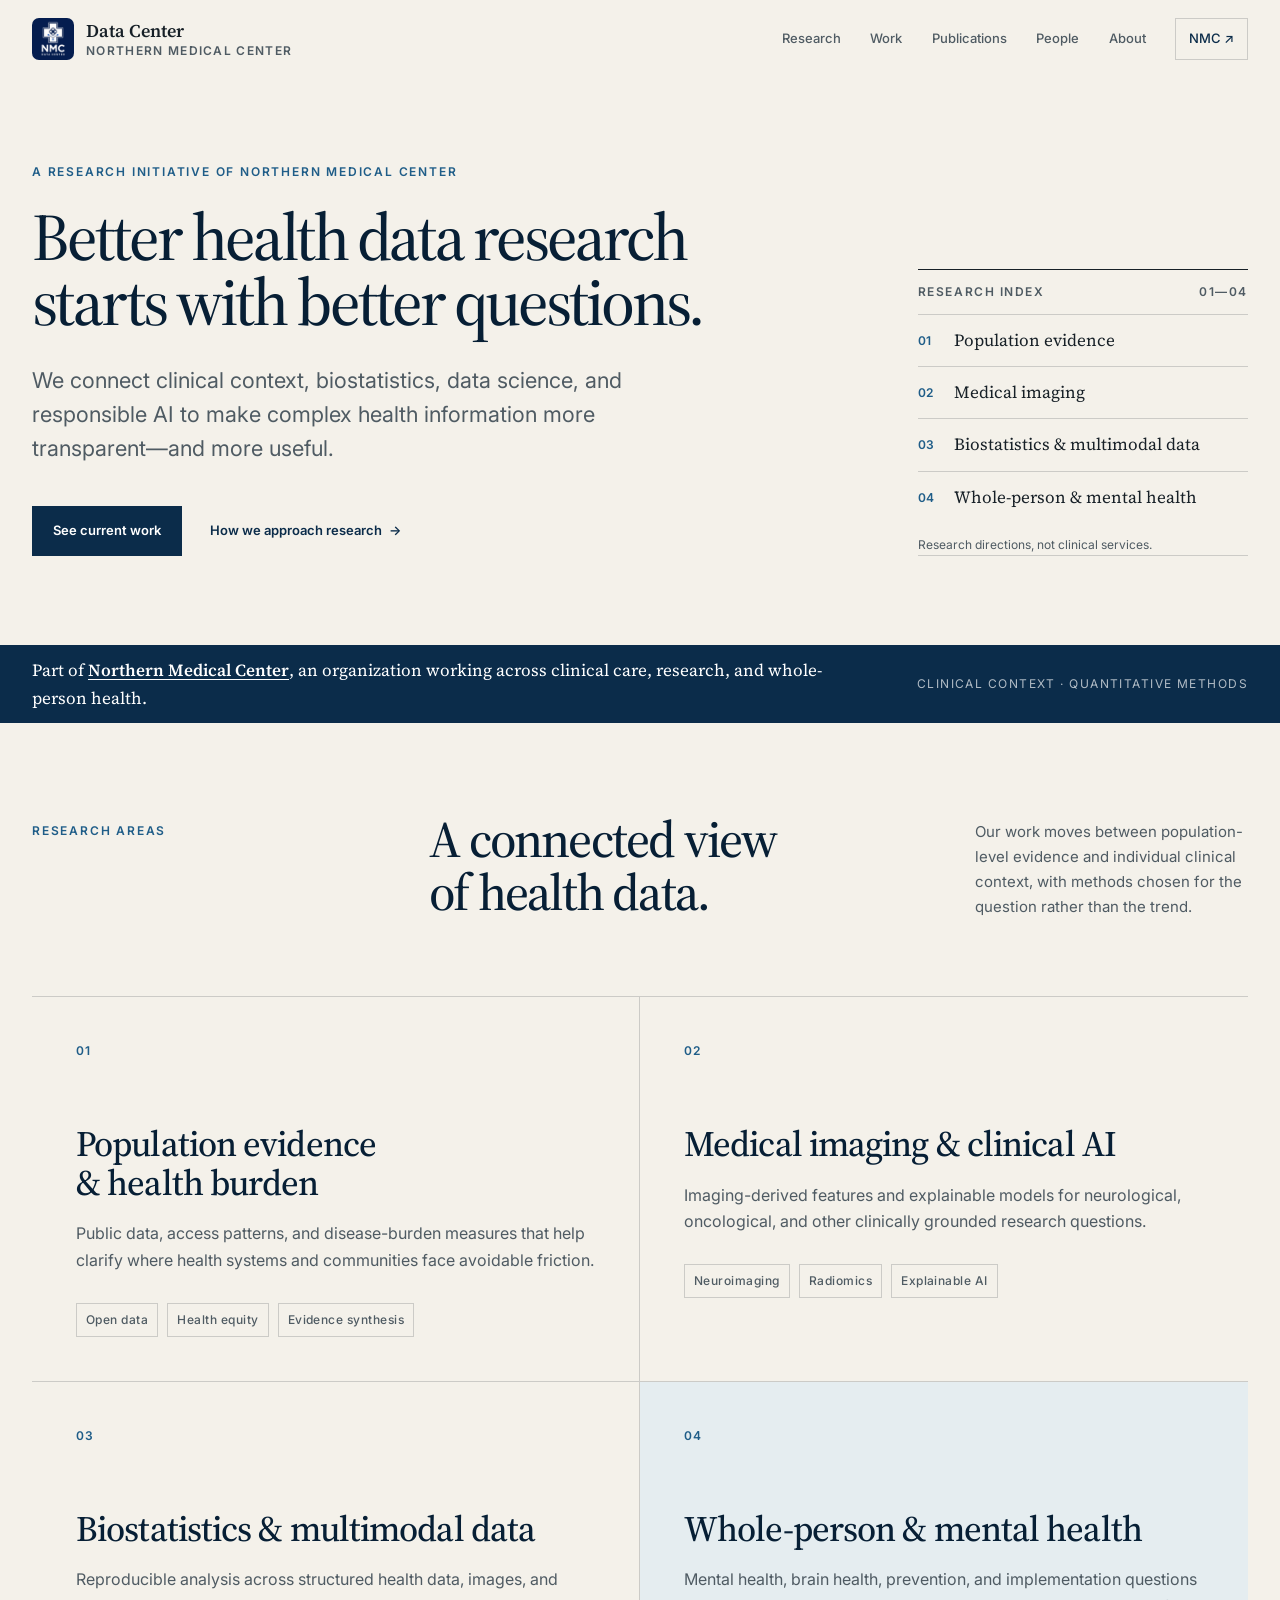
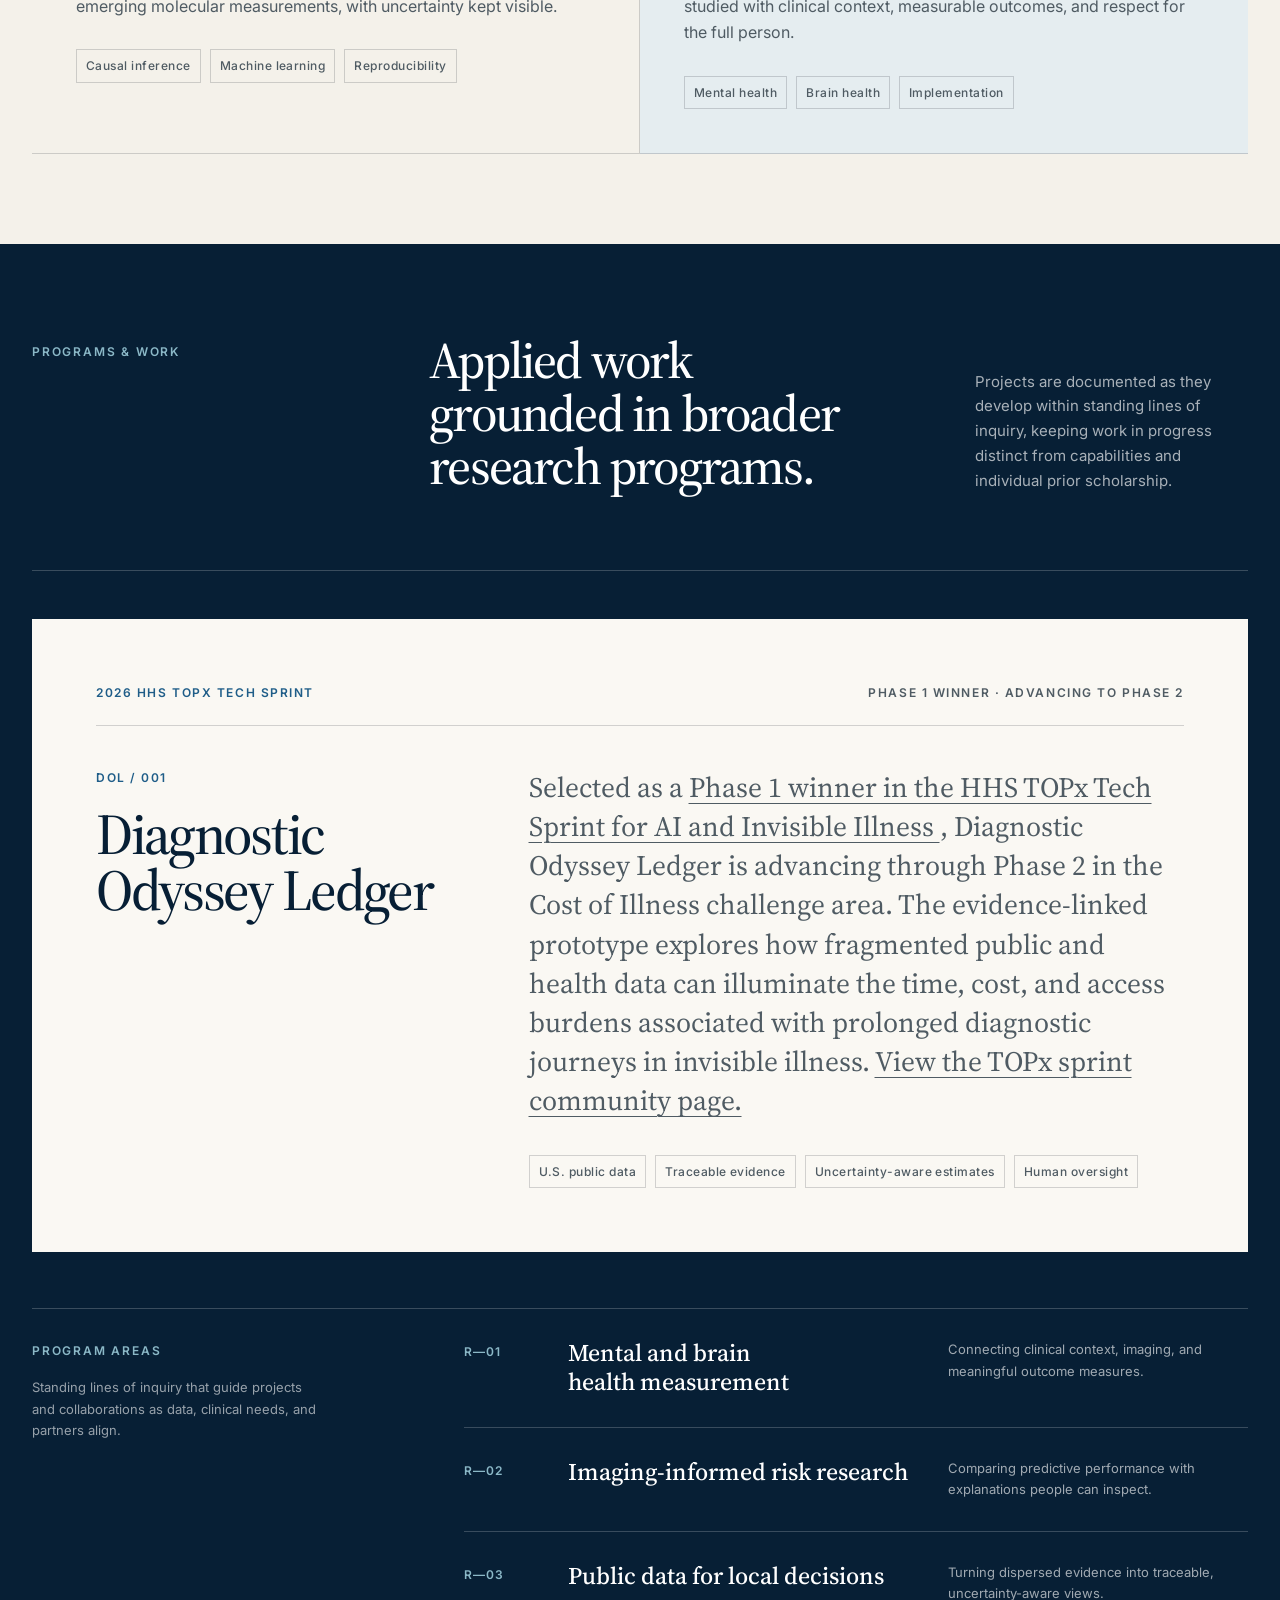
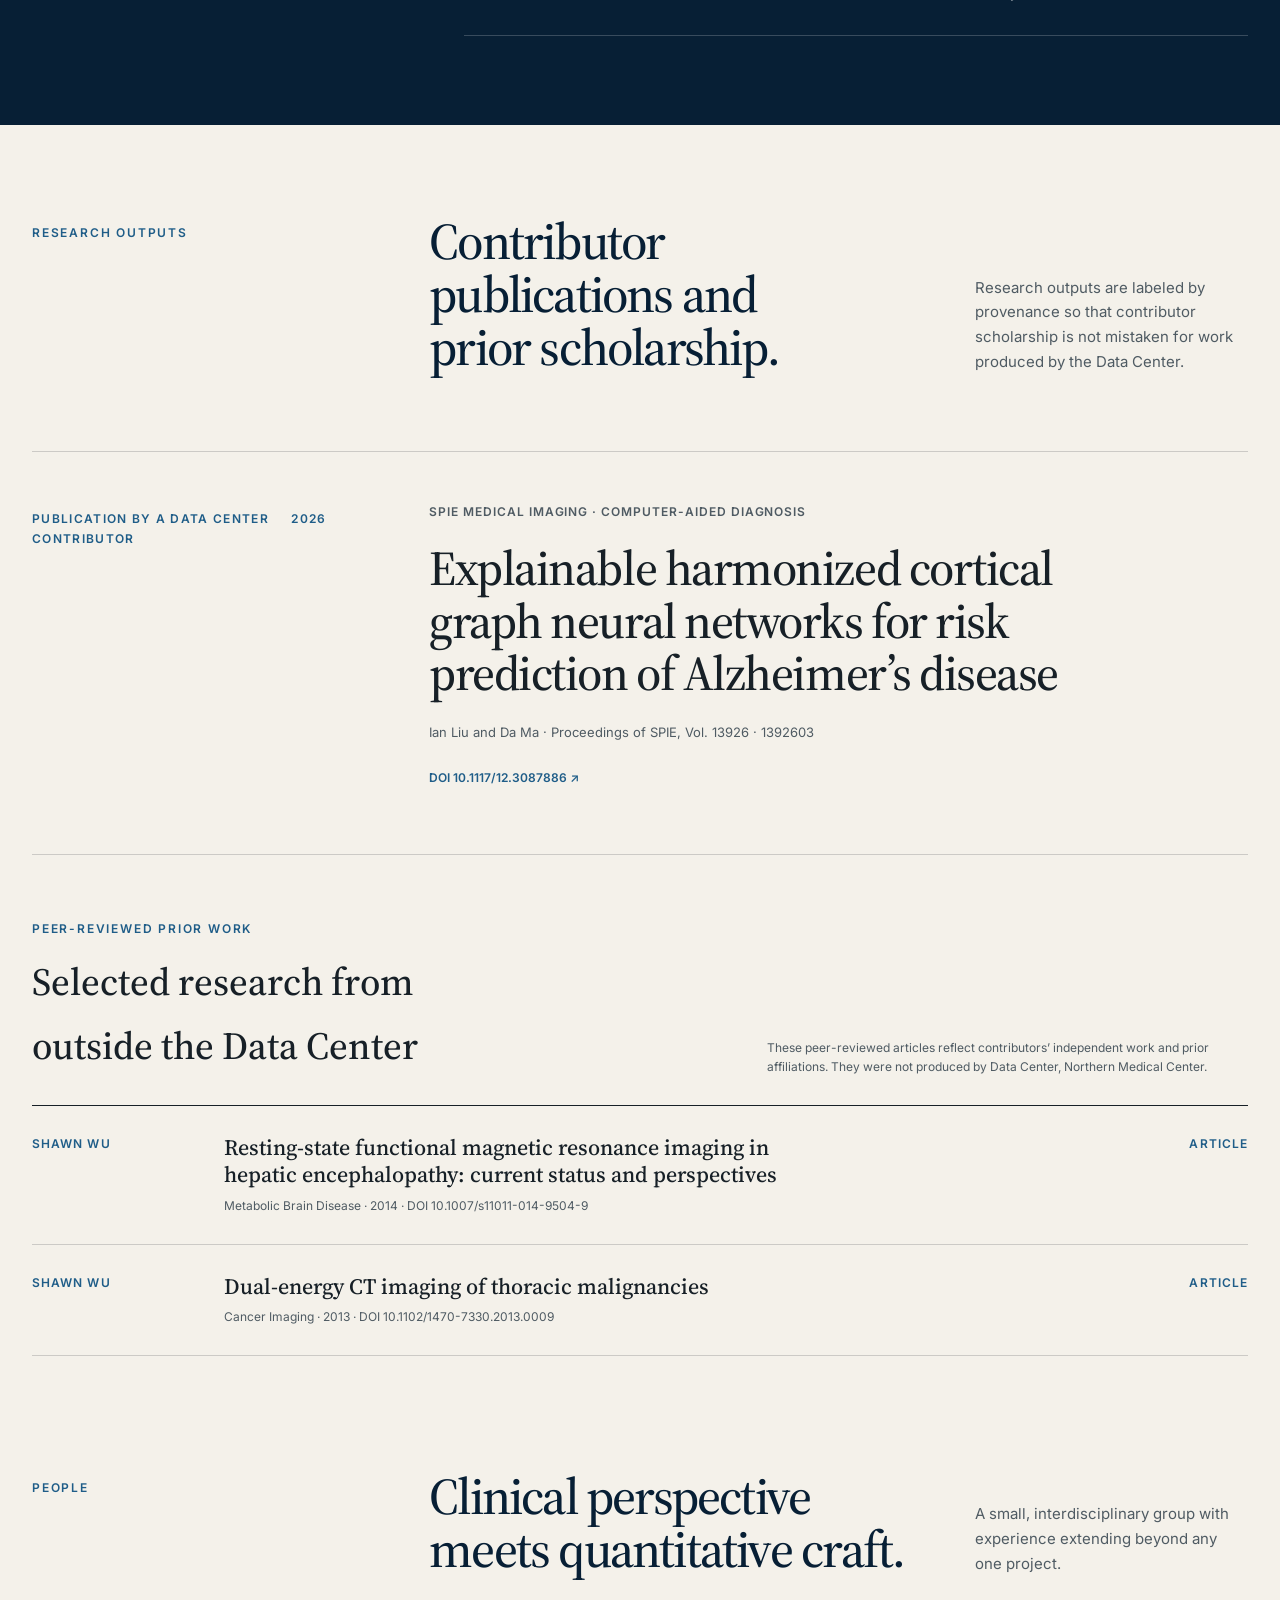
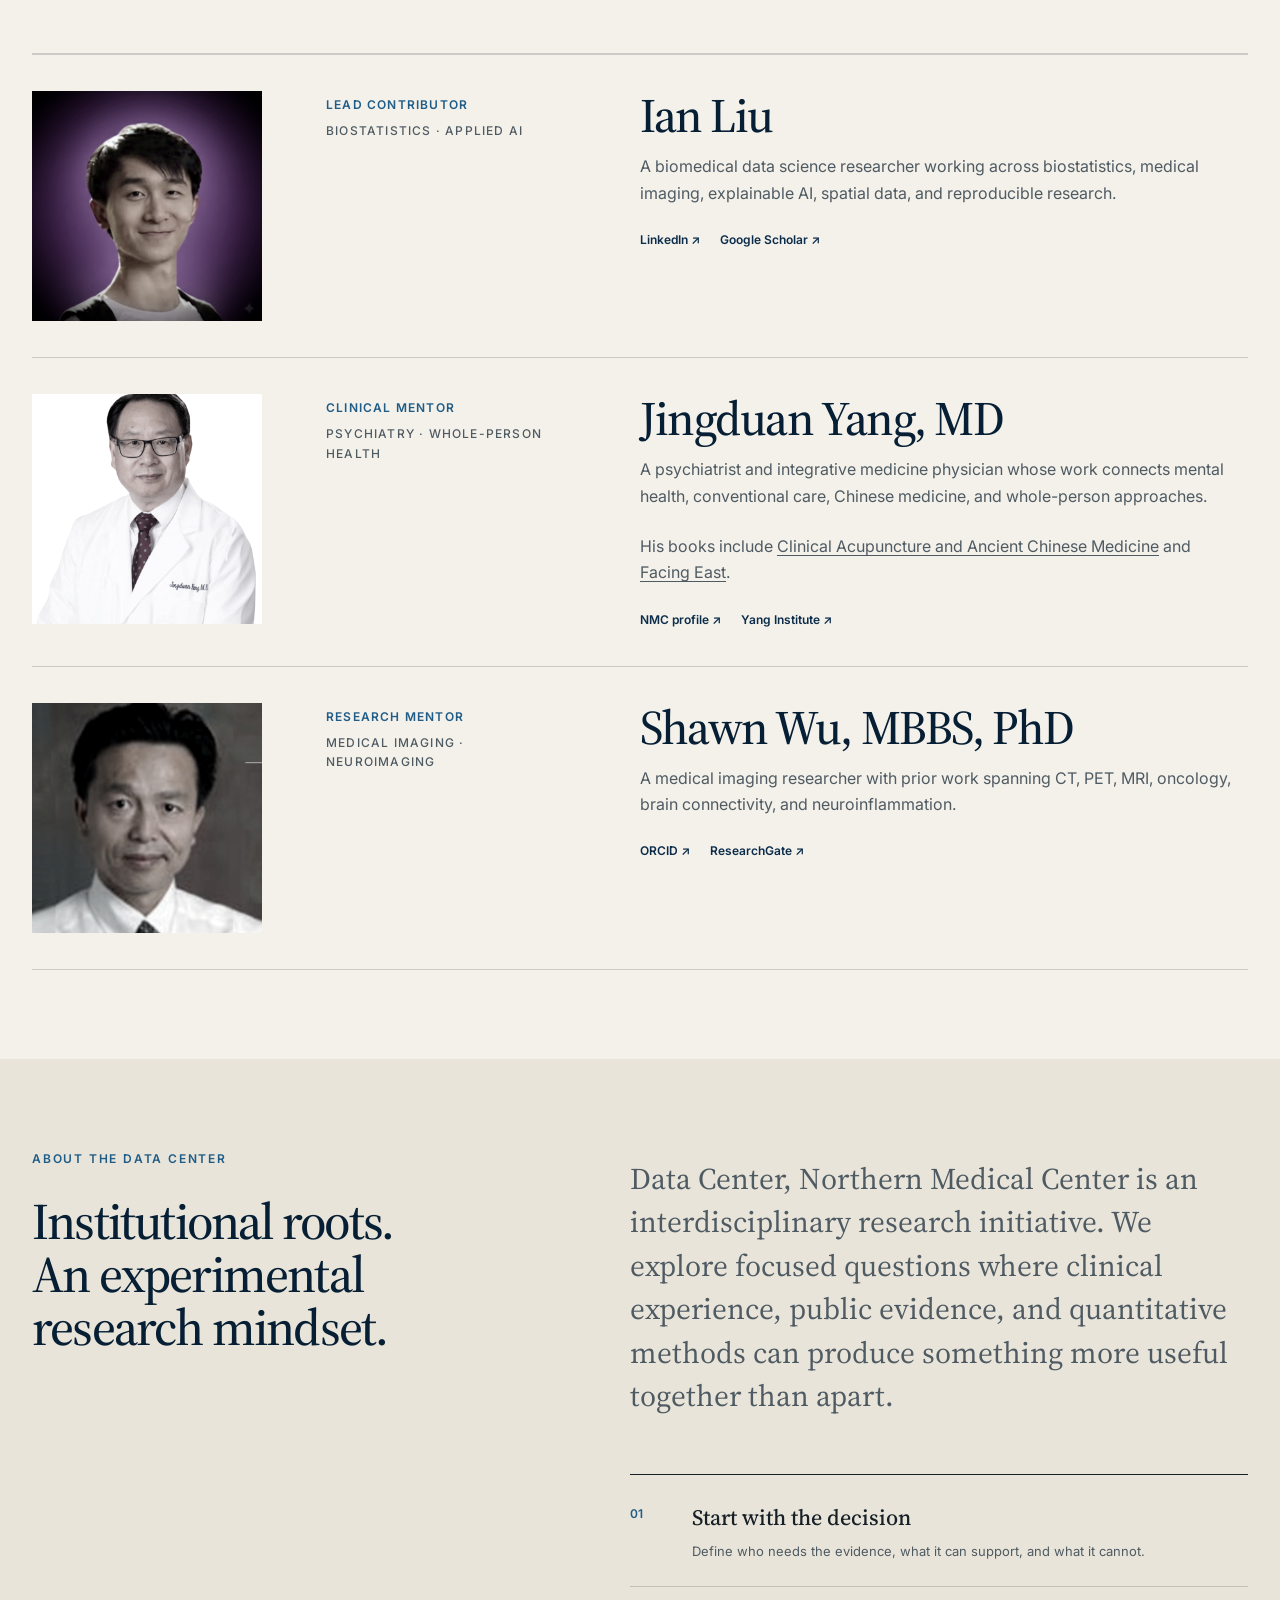
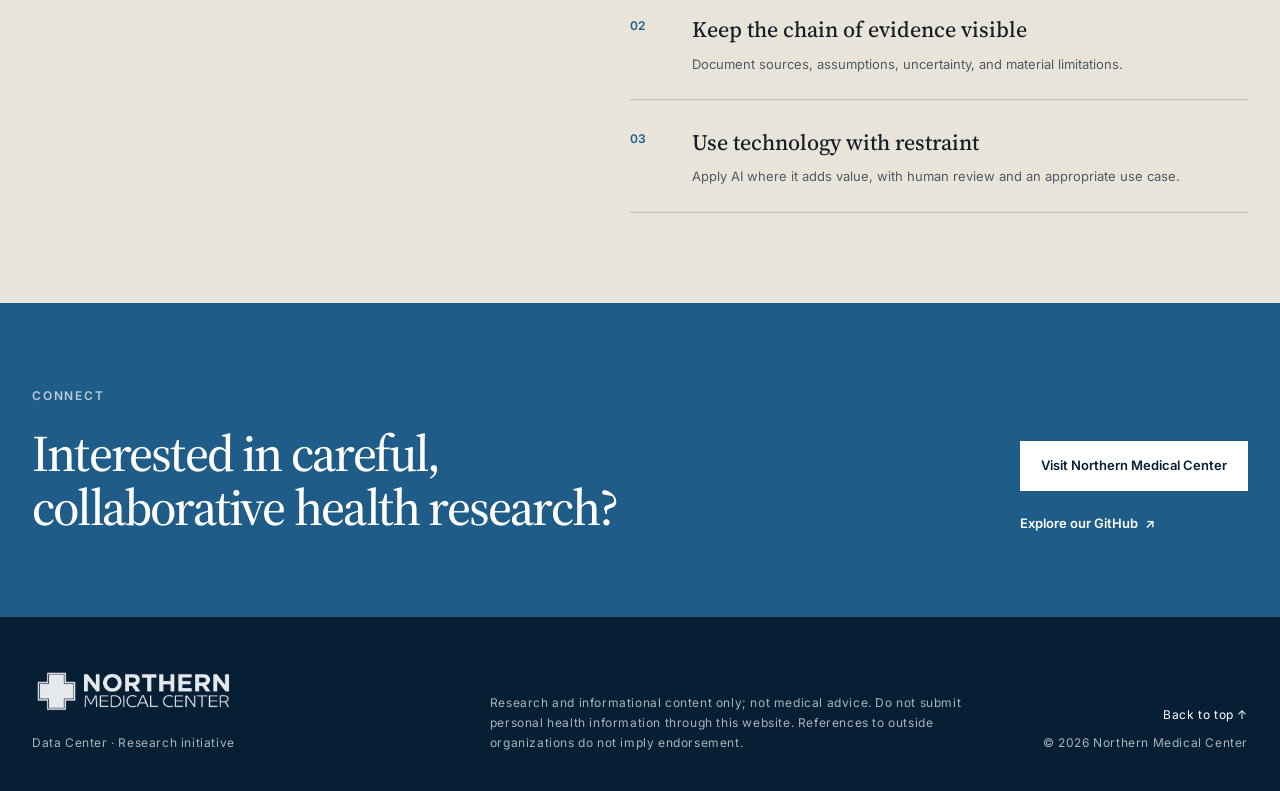
==== commit 078c76c9: "docs: cite TOPx Phase 1 recognition Updated project summary to include a link to the Phase 1 winner " ====
--- a/index.html
+++ b/index.html
@@ -349,12 +349,25 @@
             </div>
             <div class="project-summary">
               <p>
+                Selected as a
+                <a href="https://www.nih.gov/challenges/topx-hhs-tech-sprint-ai-invisible-illness">
+                  Phase 1 winner in the HHS TOPx Tech Sprint for AI and Invisible Illness
+                </a>,
+                Diagnostic Odyssey Ledger is advancing through Phase 2 in the Cost of Illness challenge
+                area. The evidence-linked prototype explores how fragmented public and health data can
+                illuminate the time, cost, and access burdens associated with prolonged diagnostic
+                journeys in invisible illness.
+                <a href="https://invisibleillness.crowdicity.com/hubbub/communitypage/23500">
+                  View the TOPx sprint community page.
+                </a>
+              </p>
+              <!-- <p>
                 Selected as a Phase 1 winner in the HHS TOPx Tech Sprint for AI and Invisible Illness,
                 Diagnostic Odyssey Ledger is advancing through Phase 2 in the Cost of Illness challenge
                 area. The evidence-linked prototype explores how fragmented public and health data can
                 illuminate the time, cost, and access burdens associated with prolonged diagnostic
                 journeys in invisible illness.
-              </p>
+              </p> -->
               <ul class="project-specs" aria-label="Project approach">
                 <li>U.S. public data</li>
                 <li>Traceable evidence</li>
